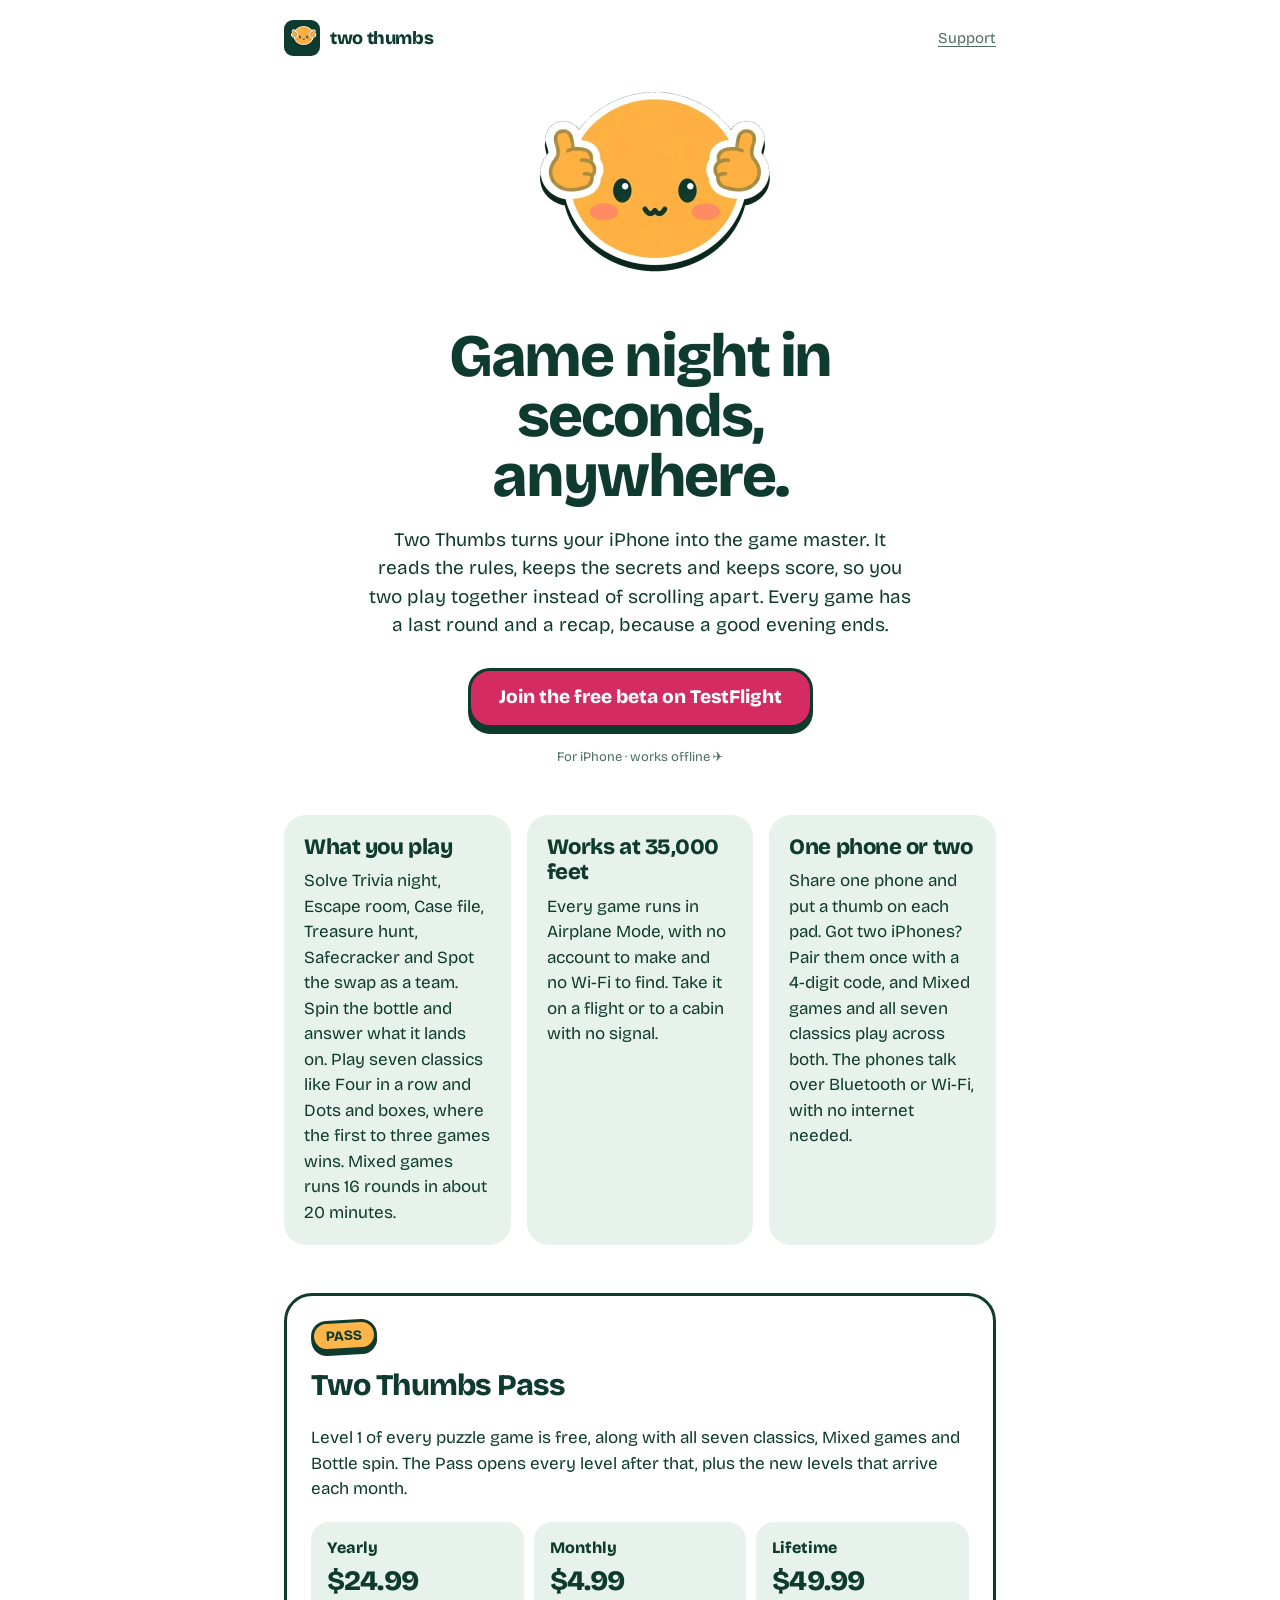
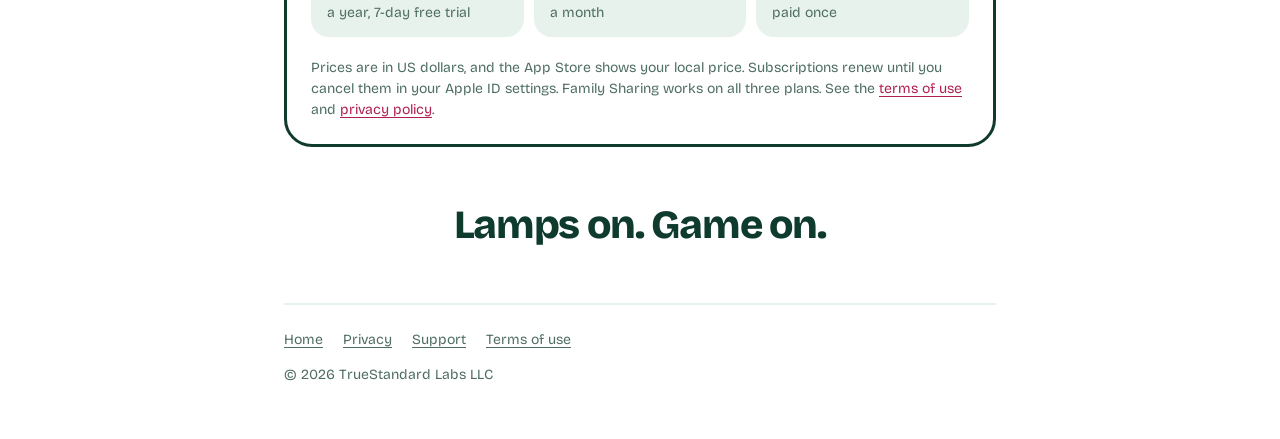
==== index.html @ e62f7fd3 "One-page site with privacy, support and terms pages" ====
<!doctype html>
<html lang="en">
<head>
<meta charset="utf-8">
<meta name="viewport" content="width=device-width, initial-scale=1">
<title>Two Thumbs: game night for two</title>
<meta name="description" content="Fifteen games for two people on one iPhone or two. Works offline. No account.">
<meta name="theme-color" content="#FFFFFF" media="(prefers-color-scheme: light)">
<meta name="theme-color" content="#0F3B2E" media="(prefers-color-scheme: dark)">
<meta property="og:title" content="Two Thumbs: game night for two">
<meta property="og:description" content="Fifteen games for two people on one iPhone or two. Works offline. No account.">
<meta property="og:image" content="https://recmend.github.io/two-thumbs-site/assets/mascot.png">
<link rel="icon" type="image/png" href="assets/favicon.png">
<link rel="apple-touch-icon" href="assets/apple-touch-icon.png">
<link rel="preload" href="assets/BricolageGrotesque-800.ttf" as="font" type="font/ttf" crossorigin>
<link rel="stylesheet" href="assets/site.css">
</head>
<body>
<a class="skip" href="#main">Skip to content</a>
<div class="wrap">
<header class="top">
  <a class="wordmark" href="./"><img src="assets/icon-120.png" alt="" width="36" height="36">two thumbs</a>
  <nav aria-label="Pages"><a href="support.html">Support</a></nav>
</header>
<main id="main">
<section class="hero">
  <picture>
    <source srcset="assets/mascot.webp" type="image/webp">
    <img src="assets/mascot.png" width="520" height="436" alt="Thumbs, the Two Thumbs mascot: a round mango buddy giving two thumbs up">
  </picture>
  <h1>Game night in seconds, anywhere.</h1>
  <p class="lead">Two Thumbs turns your iPhone into the game master. It reads the rules, keeps the secrets and keeps score, so you two play together instead of scrolling apart. Every game has a last round and a recap, because a good evening ends.</p>
  <a class="button" href="https://testflight.apple.com/join/aw4fVYgR">Join the free beta on TestFlight</a>
  <p class="offline">For iPhone · works offline ✈︎</p>
</section>

<section class="blocks" aria-label="What Two Thumbs does">
  <div class="block">
    <h2>What you play</h2>
    <p>Solve Trivia night, Escape room, Case file, Treasure hunt, Safecracker and Spot the swap as a team. Spin the bottle and answer what it lands on. Play seven classics like Four in a row and Dots and boxes, where the first to three games wins. Mixed games runs 16 rounds in about 20 minutes.</p>
  </div>
  <div class="block">
    <h2>Works at 35,000 feet</h2>
    <p>Every game runs in Airplane Mode, with no account to make and no Wi-Fi to find. Take it on a flight or to a cabin with no signal.</p>
  </div>
  <div class="block">
    <h2>One phone or two</h2>
    <p>Share one phone and put a thumb on each pad. Got two iPhones? Pair them once with a 4-digit code, and Mixed games and all seven classics play across both. The phones talk over Bluetooth or Wi-Fi, with no internet needed.</p>
  </div>
</section>

<section class="pass" aria-labelledby="pass-title">
  <span class="sticker">PASS</span>
  <h2 id="pass-title">Two Thumbs Pass</h2>
  <p>Level 1 of every puzzle game is free, along with all seven classics, Mixed games and Bottle spin. The Pass opens every level after that, plus the new levels that arrive each month.</p>
  <ul class="plans">
    <li><span class="name">Yearly</span><span class="price">$24.99</span><span class="note">a year, 7-day free trial</span></li>
    <li><span class="name">Monthly</span><span class="price">$4.99</span><span class="note">a month</span></li>
    <li><span class="name">Lifetime</span><span class="price">$49.99</span><span class="note">paid once</span></li>
  </ul>
  <p class="fine">Prices are in US dollars, and the App Store shows your local price. Subscriptions renew until you cancel them in your Apple ID settings. Family Sharing works on all three plans. See the <a href="terms.html">terms of use</a> and <a href="privacy.html">privacy policy</a>.</p>
</section>

<p class="signoff">Lamps on. Game on.</p>
</main>
<footer>
  <nav aria-label="Legal">
    <a href="./">Home</a>
    <a href="privacy.html">Privacy</a>
    <a href="support.html">Support</a>
    <a href="terms.html">Terms of use</a>
  </nav>
  <p>© 2026 TrueStandard Labs LLC</p>
</footer>
</div>
</body>
</html>
---- assets/site.css ----
@font-face {
  font-family: "Bricolage Grotesque";
  src: url("BricolageGrotesque-400.ttf") format("truetype");
  font-weight: 400;
  font-display: swap;
}
@font-face {
  font-family: "Bricolage Grotesque";
  src: url("BricolageGrotesque-800.ttf") format("truetype");
  font-weight: 800;
  font-display: swap;
}

:root {
  color-scheme: light dark;
  --page: #FFFFFF;
  --ink: #0F3B2E;
  --muted: #4F6E62;
  --well: #E7F2EC;
  --card: #FFFFFF;
  --outline: #0F3B2E;
  --shadow: #0F3B2E;
  --hibiscus: #D42B63;
  --mango: #FFB547;
  --on-mango: #0F3B2E;
  --link: #B0204F;
}

@media (prefers-color-scheme: dark) {
  :root {
    --page: #0F3B2E;
    --ink: #FFFFFF;
    --muted: #A9C2B8;
    --well: #164A3A;
    --card: #164A3A;
    --outline: #FFFFFF;
    --shadow: #0A2A20;
    --link: #FFB547;
  }
}

* { box-sizing: border-box; }

html { -webkit-text-size-adjust: 100%; }

body {
  margin: 0;
  background: var(--page);
  color: var(--ink);
  font-family: "Bricolage Grotesque", ui-rounded, system-ui, -apple-system, sans-serif;
  font-size: 1.0625rem;
  line-height: 1.5;
}

a { color: var(--link); text-underline-offset: 3px; }
a:focus-visible, .button:focus-visible {
  outline: 3px solid var(--hibiscus);
  outline-offset: 4px;
}

.skip {
  position: absolute;
  left: -999px;
  top: 8px;
}
.skip:focus { left: 16px; background: var(--page); padding: 8px 12px; z-index: 2; }

.wrap {
  max-width: 760px;
  margin: 0 auto;
  padding: 0 24px;
}

.top {
  display: flex;
  align-items: center;
  justify-content: space-between;
  padding: 20px 0;
}

.wordmark {
  display: inline-flex;
  align-items: center;
  gap: 10px;
  font-weight: 800;
  font-size: 1.125rem;
  letter-spacing: -0.02em;
  color: var(--ink);
  text-decoration: none;
}
.wordmark img { width: 36px; height: 36px; border-radius: 9px; }

.top nav a {
  color: var(--muted);
  font-size: 0.9375rem;
  margin-left: 16px;
}

h1, h2, h3 {
  font-weight: 800;
  margin: 0;
}

.hero {
  display: grid;
  gap: 8px;
  justify-items: center;
  text-align: center;
  padding: 16px 0 48px;
}
.hero img {
  width: min(260px, 70vw);
  height: auto;
}
.hero h1 {
  font-size: clamp(2.5rem, 8vw, 3.75rem);
  line-height: 1;
  letter-spacing: -0.035em;
  max-width: 12ch;
}
.lead {
  font-size: 1.1875rem;
  max-width: 34rem;
  margin: 12px 0 20px;
}
.offline {
  color: var(--muted);
  font-size: 0.8125rem;
  margin: 12px 0 0;
}

.button {
  display: inline-flex;
  align-items: center;
  justify-content: center;
  min-height: 60px;
  padding: 0 28px;
  border-radius: 22px;
  border: 3px solid var(--outline);
  box-shadow: 0 6px 0 var(--shadow);
  background: var(--hibiscus);
  color: #FFFFFF;
  font-weight: 800;
  font-size: 1.1875rem;
  text-decoration: none;
  transition: transform 80ms ease, box-shadow 80ms ease;
}
.button:active { transform: translateY(4px); box-shadow: 0 2px 0 var(--shadow); }

.blocks {
  display: grid;
  gap: 16px;
  padding-bottom: 48px;
}
@media (min-width: 720px) {
  .blocks { grid-template-columns: repeat(3, 1fr); }
}
.block {
  background: var(--well);
  border-radius: 22px;
  padding: 20px;
}
.block h2 {
  font-size: 1.375rem;
  line-height: 1.15;
  letter-spacing: -0.02em;
  margin-bottom: 8px;
}
.block p { margin: 0; }

.pass {
  border: 3px solid var(--outline);
  border-radius: 28px;
  padding: 24px;
  margin-bottom: 48px;
  background: var(--card);
}
.pass h2 {
  font-size: 1.875rem;
  letter-spacing: -0.025em;
  margin-bottom: 8px;
}
.sticker {
  display: inline-block;
  background: var(--mango);
  color: var(--on-mango);
  border: 3px solid var(--outline);
  box-shadow: 0 4px 0 var(--shadow);
  border-radius: 999px;
  padding: 2px 12px;
  font-size: 0.875rem;
  font-weight: 800;
  transform: rotate(-3deg);
  margin-bottom: 12px;
}
.plans {
  list-style: none;
  padding: 0;
  margin: 20px 0;
  display: grid;
  gap: 10px;
}
@media (min-width: 620px) {
  .plans { grid-template-columns: repeat(3, 1fr); }
}
.plans li {
  background: var(--well);
  border-radius: 18px;
  padding: 14px 16px;
}
.plans .name { display: block; font-weight: 800; font-size: 1rem; }
.plans .price { display: block; font-weight: 800; font-size: 1.75rem; letter-spacing: -0.03em; }
.plans .note { display: block; color: var(--muted); font-size: 0.875rem; }
.fine { color: var(--muted); font-size: 0.875rem; margin: 0; }

.signoff {
  text-align: center;
  font-weight: 800;
  font-size: clamp(1.75rem, 6vw, 2.5rem);
  letter-spacing: -0.03em;
  margin: 0 0 48px;
}

.doc { padding: 8px 0 48px; }
.doc h1 {
  font-size: clamp(2.25rem, 7vw, 3.25rem);
  letter-spacing: -0.035em;
  line-height: 1.05;
  margin-bottom: 12px;
}
.doc h2 {
  font-size: 1.375rem;
  letter-spacing: -0.02em;
  margin: 32px 0 6px;
}
.doc p { margin: 0 0 12px; max-width: 40rem; }
.doc .updated { color: var(--muted); font-size: 0.875rem; }
.doc .doc-lead { font-size: 1.1875rem; }

.todo {
  display: inline-block;
  background: #FFF3C4;
  color: #5A3E00;
  border: 2px dashed #5A3E00;
  border-radius: 8px;
  padding: 0 8px;
  font-weight: 800;
}

footer {
  border-top: 2px solid var(--well);
  padding: 24px 0 40px;
  color: var(--muted);
  font-size: 0.875rem;
}
footer nav { display: flex; flex-wrap: wrap; gap: 8px 20px; margin-bottom: 8px; }
footer a { color: var(--muted); }

@media (prefers-reduced-motion: reduce) {
  .button { transition: none; }
}
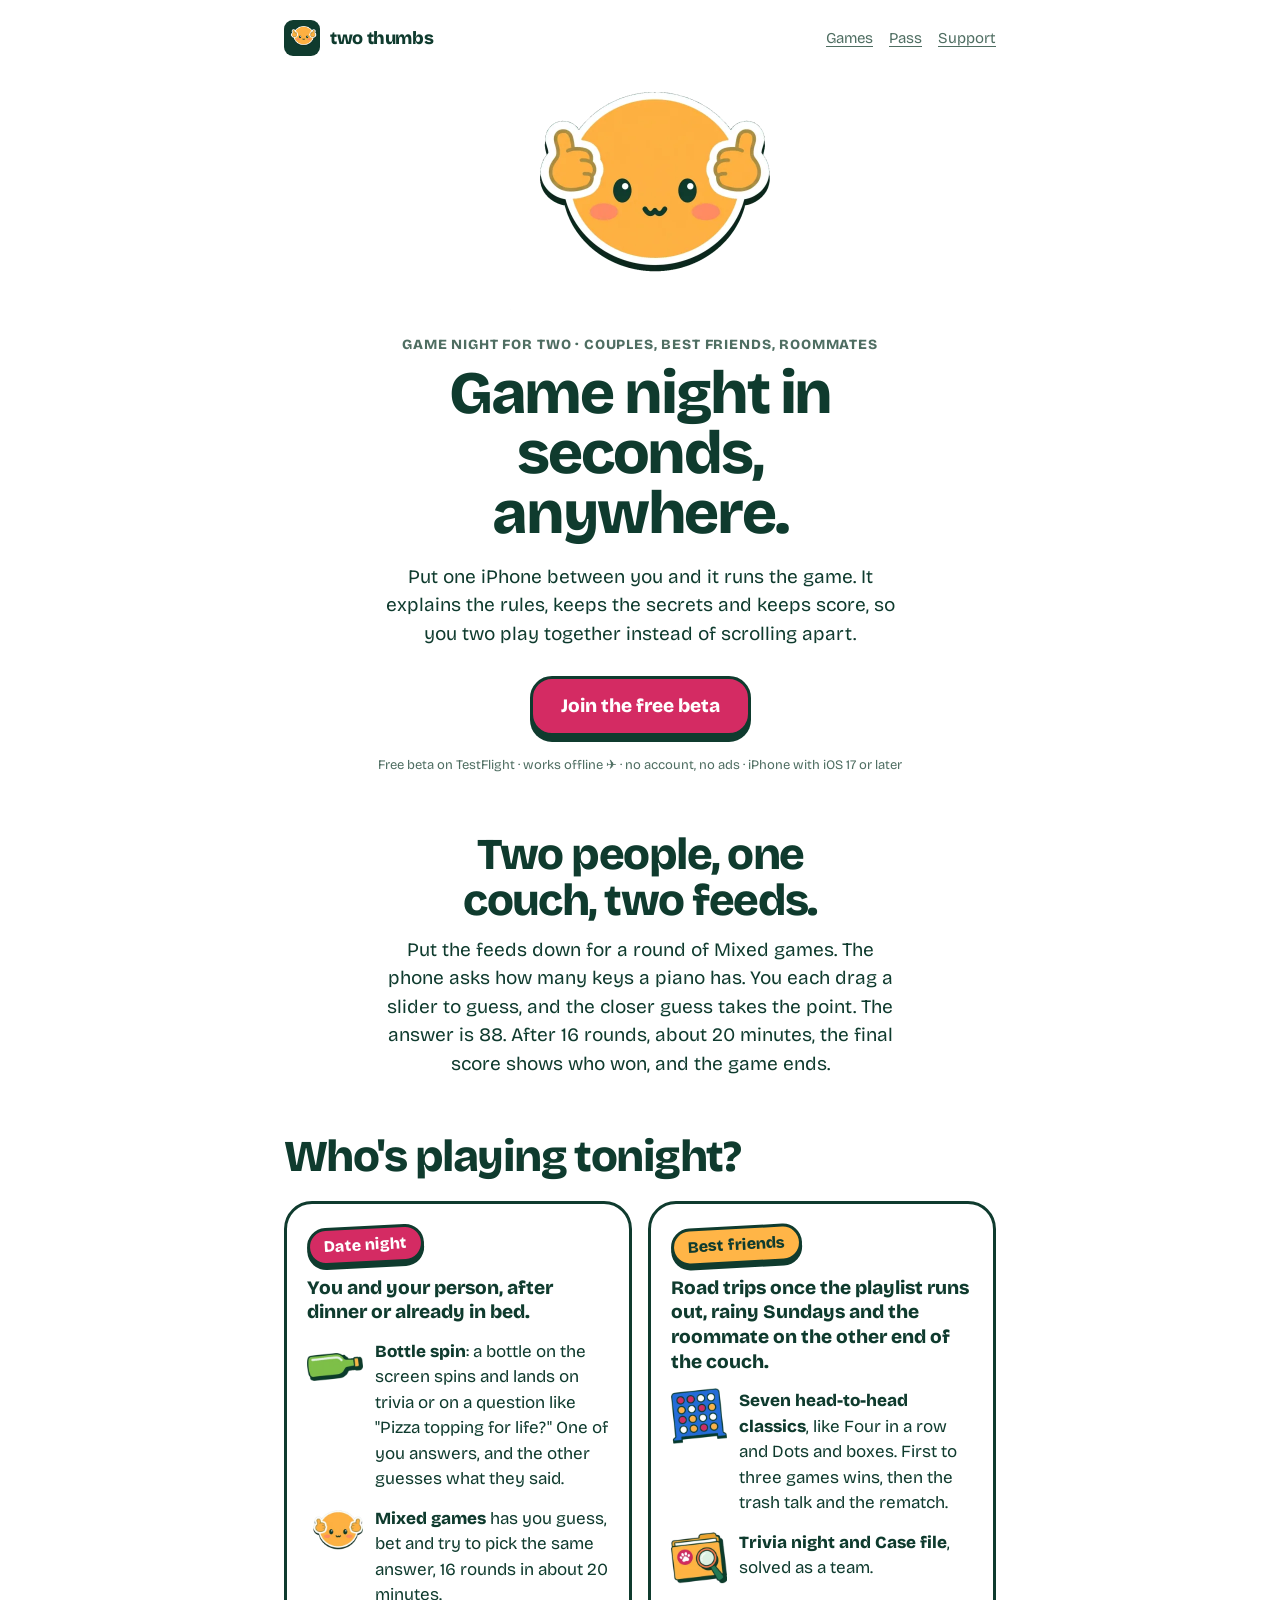
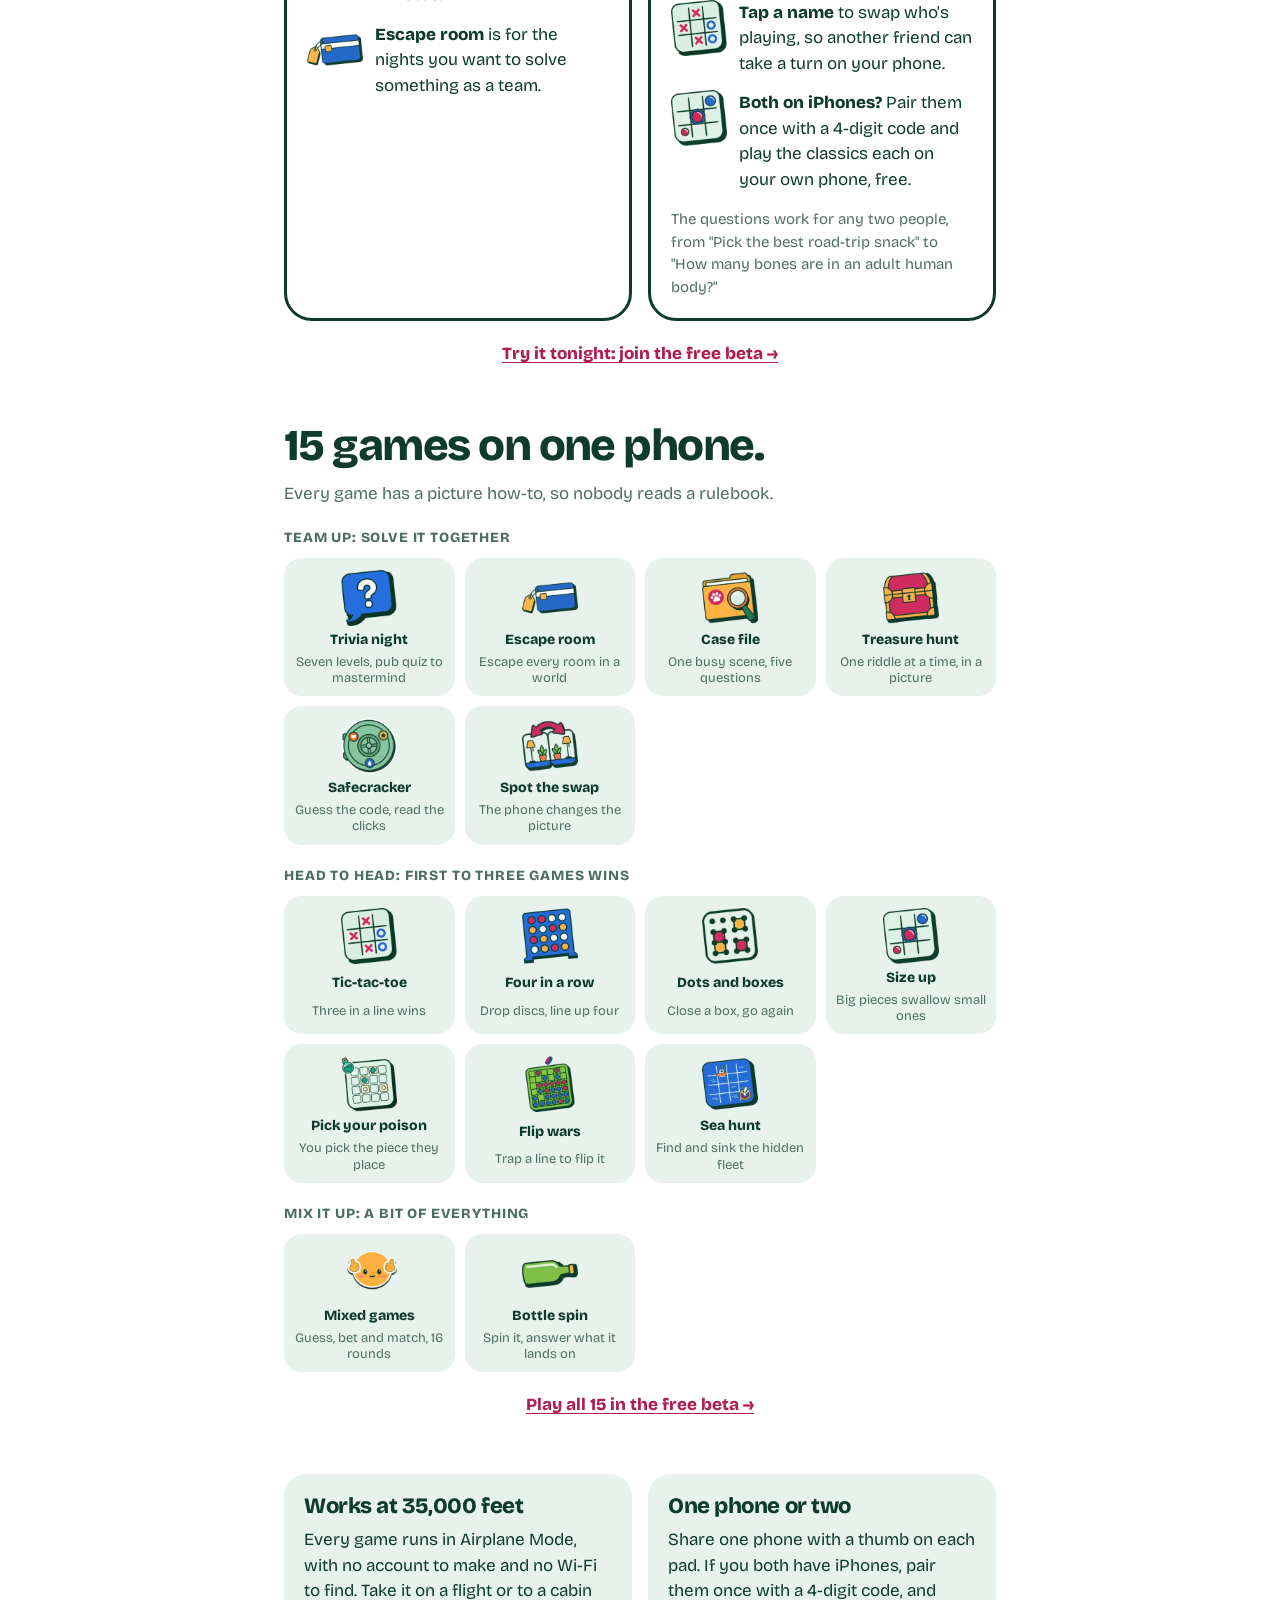
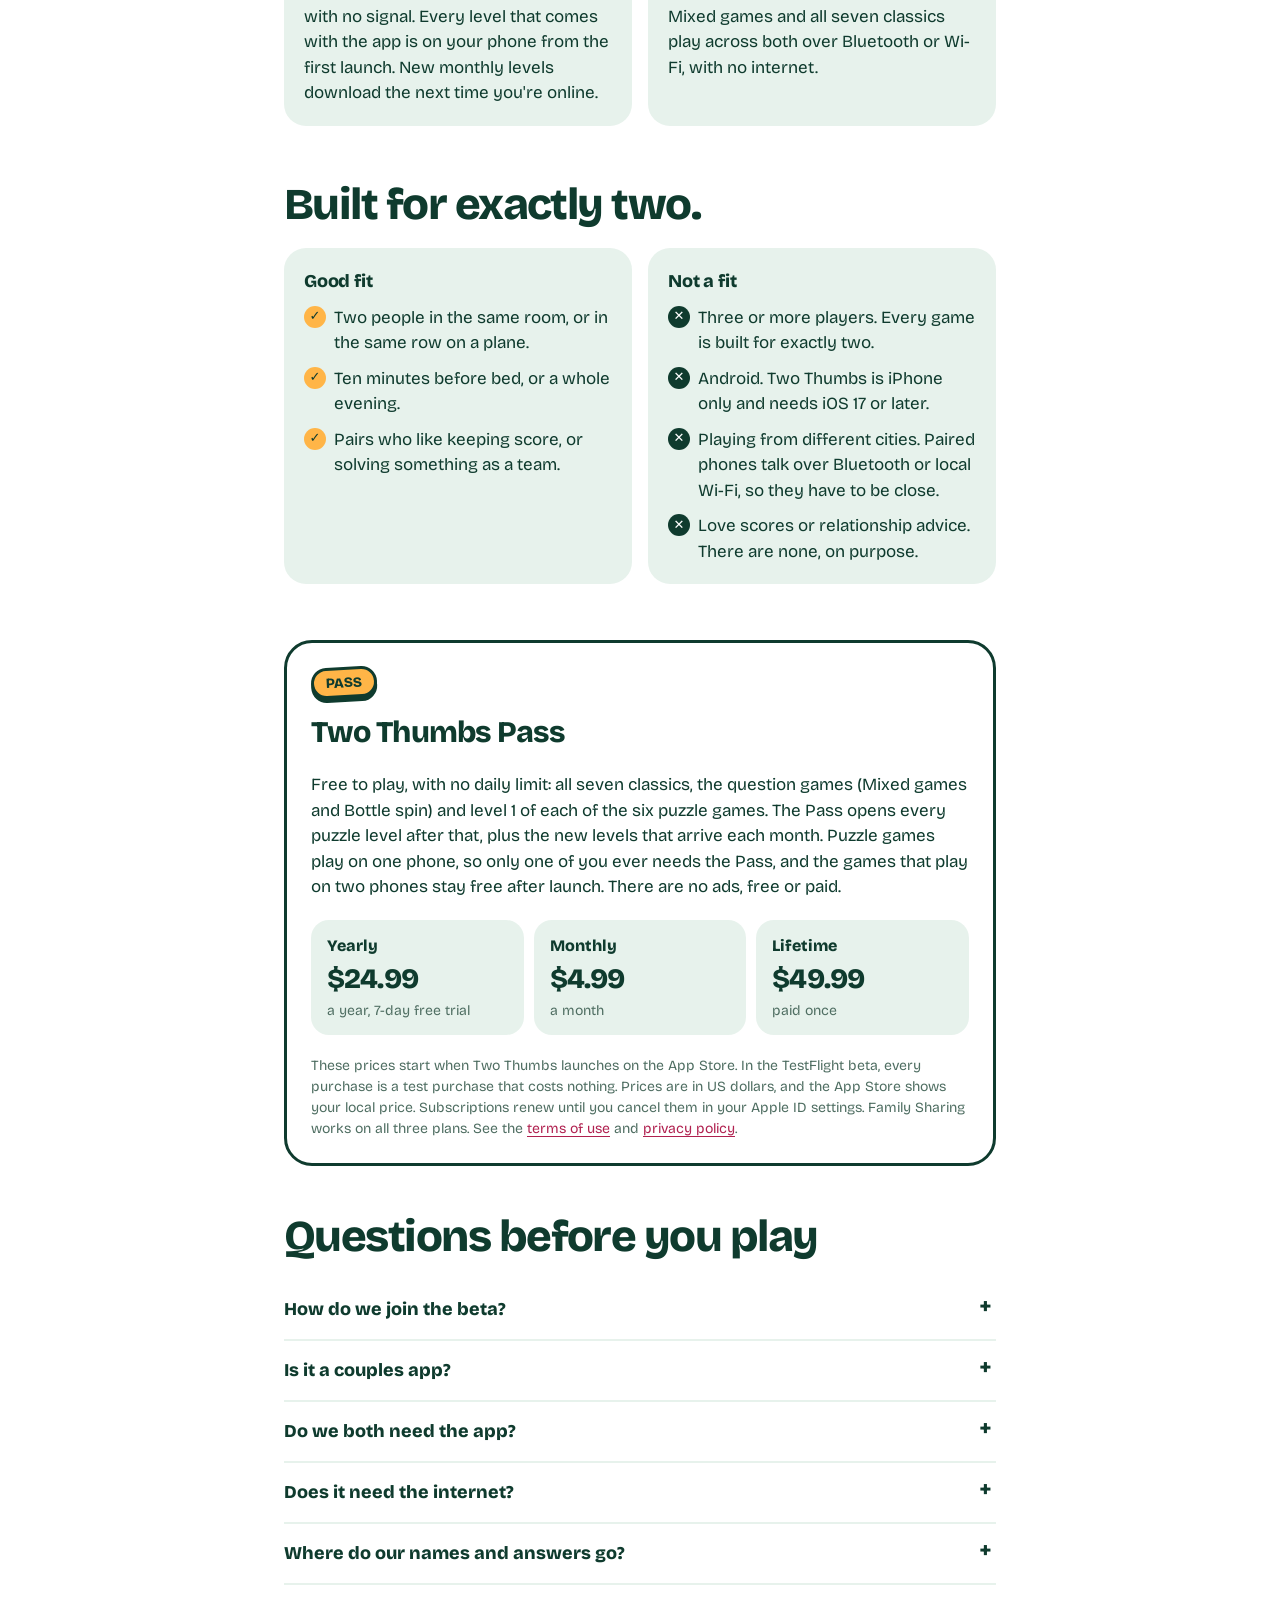
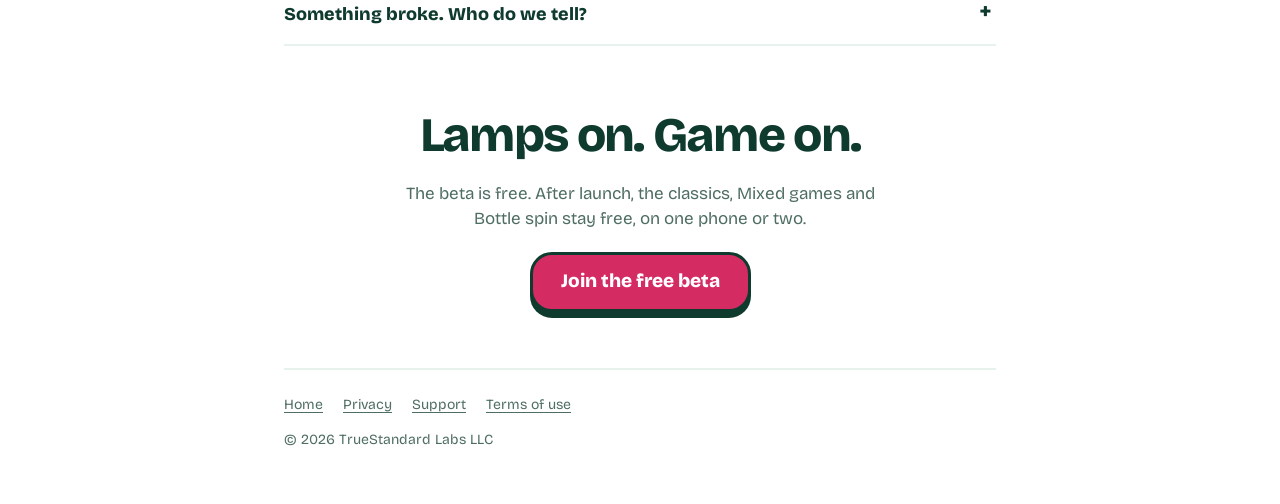
==== commit e06e787a: "Landing page for couples and best friends, real game art, legal pages through legal-pages, support e" ====
--- a/index.html
+++ b/index.html
@@ -3,24 +3,29 @@
 <head>
 <meta charset="utf-8">
 <meta name="viewport" content="width=device-width, initial-scale=1">
-<title>Two Thumbs: game night for two</title>
-<meta name="description" content="Fifteen games for two people on one iPhone or two. Works offline. No account.">
+<title>Two Thumbs: game night for two on iPhone</title>
+<meta name="description" content="15 games for two people on one iPhone: couples, best friends, roommates. The phone runs the game. Works offline, no account, no ads. Free beta on TestFlight.">
+<link rel="canonical" href="https://playtwothumbs.com/">
 <meta name="theme-color" content="#FFFFFF" media="(prefers-color-scheme: light)">
 <meta name="theme-color" content="#0F3B2E" media="(prefers-color-scheme: dark)">
-<meta property="og:title" content="Two Thumbs: game night for two">
-<meta property="og:description" content="Fifteen games for two people on one iPhone or two. Works offline. No account.">
-<meta property="og:image" content="https://recmend.github.io/two-thumbs-site/assets/mascot.png">
+<meta property="og:type" content="website">
+<meta property="og:url" content="https://playtwothumbs.com/">
+<meta property="og:title" content="Two Thumbs: game night for two on iPhone">
+<meta property="og:description" content="15 games for two people on one iPhone or two. Works offline, no account. Free beta on TestFlight.">
+<meta property="og:image" content="https://playtwothumbs.com/assets/mascot.png">
+<meta name="twitter:card" content="summary">
 <link rel="icon" type="image/png" href="assets/favicon.png">
 <link rel="apple-touch-icon" href="assets/apple-touch-icon.png">
 <link rel="preload" href="assets/BricolageGrotesque-800.ttf" as="font" type="font/ttf" crossorigin>
 <link rel="stylesheet" href="assets/site.css">
+<script type="application/ld+json">{"@context":"https://schema.org","@type":"MobileApplication","name":"Two Thumbs","operatingSystem":"iOS 17 or later","applicationCategory":"GameApplication","description":"15 games for two people on one iPhone or two. Works offline, no account.","url":"https://playtwothumbs.com/","publisher":{"@type":"Organization","name":"TrueStandard Labs LLC"}}</script>
 </head>
 <body>
 <a class="skip" href="#main">Skip to content</a>
 <div class="wrap">
 <header class="top">
   <a class="wordmark" href="./"><img src="assets/icon-120.png" alt="" width="36" height="36">two thumbs</a>
-  <nav aria-label="Pages"><a href="support.html">Support</a></nav>
+  <nav aria-label="Pages"><a class="nav-jump" href="#games">Games</a><a class="nav-jump" href="#pass">Pass</a><a href="support.html">Support</a></nav>
 </header>
 <main id="main">
 <section class="hero">
@@ -28,40 +33,154 @@
     <source srcset="assets/mascot.webp" type="image/webp">
     <img src="assets/mascot.png" width="520" height="436" alt="Thumbs, the Two Thumbs mascot: a round mango buddy giving two thumbs up">
   </picture>
+  <p class="eyebrow">Game night for two · couples, best friends, roommates</p>
   <h1>Game night in seconds, anywhere.</h1>
-  <p class="lead">Two Thumbs turns your iPhone into the game master. It reads the rules, keeps the secrets and keeps score, so you two play together instead of scrolling apart. Every game has a last round and a recap, because a good evening ends.</p>
-  <a class="button" href="https://testflight.apple.com/join/aw4fVYgR">Join the free beta on TestFlight</a>
-  <p class="offline">For iPhone · works offline ✈︎</p>
+  <p class="lead">Put one iPhone between you and it runs the game. It explains the rules, keeps the secrets and keeps score, so you two play together instead of scrolling apart.</p>
+  <a class="button" href="https://testflight.apple.com/join/aw4fVYgR">Join the free beta</a>
+  <p class="facts">Free beta on TestFlight · works offline ✈︎ · no account, no ads · iPhone with iOS 17 or later</p>
 </section>
 
-<section class="blocks" aria-label="What Two Thumbs does">
-  <div class="block">
-    <h2>What you play</h2>
-    <p>Solve Trivia night, Escape room, Case file, Treasure hunt, Safecracker and Spot the swap as a team. Spin the bottle and answer what it lands on. Play seven classics like Four in a row and Dots and boxes, where the first to three games wins. Mixed games runs 16 rounds in about 20 minutes.</p>
+<section class="enemy" aria-labelledby="enemy-title">
+  <h2 id="enemy-title">Two people, one couch, two feeds.</h2>
+  <p>Put the feeds down for a round of Mixed games. The phone asks how many keys a piano has. You each drag a slider to guess, and the closer guess takes the point. The answer is 88. After 16 rounds, about 20 minutes, the final score shows who won, and the game ends.</p>
+</section>
+
+<section class="pairs" aria-labelledby="pairs-title">
+  <h2 id="pairs-title" class="section-title">Who's playing tonight?</h2>
+  <div class="pair-grid">
+    <article class="pair">
+      <span class="sticker sticker-pink">Date night</span>
+      <p class="pair-lead">You and your person, after dinner or already in bed.</p>
+      <ul class="pair-games">
+        <li><img src="assets/games/bottle.webp" alt="" width="56" height="56" loading="lazy"><span><b>Bottle spin</b>: a bottle on the screen spins and lands on trivia or on a question like "Pizza topping for life?" One of you answers, and the other guesses what they said.</span></li>
+        <li><img src="assets/games/mixed.webp" alt="" width="56" height="56" loading="lazy"><span><b>Mixed games</b> has you guess, bet and try to pick the same answer, 16 rounds in about 20 minutes.</span></li>
+        <li><img src="assets/games/escape.webp" alt="" width="56" height="56" loading="lazy"><span><b>Escape room</b> is for the nights you want to solve something as a team.</span></li>
+      </ul>
+    </article>
+    <article class="pair">
+      <span class="sticker">Best friends</span>
+      <p class="pair-lead">Road trips once the playlist runs out, rainy Sundays and the roommate on the other end of the couch.</p>
+      <ul class="pair-games">
+        <li><img src="assets/games/fourrow.webp" alt="" width="56" height="56" loading="lazy"><span><b>Seven head-to-head classics</b>, like Four in a row and Dots and boxes. First to three games wins, then the trash talk and the rematch.</span></li>
+        <li><img src="assets/games/casefile.webp" alt="" width="56" height="56" loading="lazy"><span><b>Trivia night and Case file</b>, solved as a team.</span></li>
+        <li><img src="assets/games/tictactoe.webp" alt="" width="56" height="56" loading="lazy"><span><b>Tap a name</b> to swap who's playing, so another friend can take a turn on your phone.</span></li>
+        <li><img src="assets/games/sizeup.webp" alt="" width="56" height="56" loading="lazy"><span><b>Both on iPhones?</b> Pair them once with a 4-digit code and play the classics each on your own phone, free.</span></li>
+      </ul>
+      <p class="pair-note">The questions work for any two people, from "Pick the best road-trip snack" to "How many bones are in an adult human body?"</p>
+    </article>
   </div>
+  <p class="inline-cta"><a href="https://testflight.apple.com/join/aw4fVYgR">Try it tonight: join the free beta</a></p>
+</section>
+
+<section class="shelf" id="games" aria-labelledby="games-title">
+  <h2 id="games-title" class="section-title">15 games on one phone.</h2>
+  <p class="section-lead">Every game has a picture how-to, so nobody reads a rulebook.</p>
+  <h3>Team up: solve it together</h3>
+  <ul class="tiles">
+    <li><img src="assets/games/trivia.webp" alt="" width="64" height="64" loading="lazy"><span class="tile-name">Trivia night</span><span class="tile-blurb">Seven levels, pub quiz to mastermind</span></li>
+    <li><img src="assets/games/escape.webp" alt="" width="64" height="64" loading="lazy"><span class="tile-name">Escape room</span><span class="tile-blurb">Escape every room in a world</span></li>
+    <li><img src="assets/games/casefile.webp" alt="" width="64" height="64" loading="lazy"><span class="tile-name">Case file</span><span class="tile-blurb">One busy scene, five questions</span></li>
+    <li><img src="assets/games/hunt.webp" alt="" width="64" height="64" loading="lazy"><span class="tile-name">Treasure hunt</span><span class="tile-blurb">One riddle at a time, in a picture</span></li>
+    <li><img src="assets/games/safecracker.webp" alt="" width="64" height="64" loading="lazy"><span class="tile-name">Safecracker</span><span class="tile-blurb">Guess the code, read the clicks</span></li>
+    <li><img src="assets/games/spotswap.webp" alt="" width="64" height="64" loading="lazy"><span class="tile-name">Spot the swap</span><span class="tile-blurb">The phone changes the picture</span></li>
+  </ul>
+  <h3>Head to head: first to three games wins</h3>
+  <ul class="tiles">
+    <li><img src="assets/games/tictactoe.webp" alt="" width="64" height="64" loading="lazy"><span class="tile-name">Tic-tac-toe</span><span class="tile-blurb">Three in a line wins</span></li>
+    <li><img src="assets/games/fourrow.webp" alt="" width="64" height="64" loading="lazy"><span class="tile-name">Four in a row</span><span class="tile-blurb">Drop discs, line up four</span></li>
+    <li><img src="assets/games/dots.webp" alt="" width="64" height="64" loading="lazy"><span class="tile-name">Dots and boxes</span><span class="tile-blurb">Close a box, go again</span></li>
+    <li><img src="assets/games/sizeup.webp" alt="" width="64" height="64" loading="lazy"><span class="tile-name">Size up</span><span class="tile-blurb">Big pieces swallow small ones</span></li>
+    <li><img src="assets/games/pickpoison.webp" alt="" width="64" height="64" loading="lazy"><span class="tile-name">Pick your poison</span><span class="tile-blurb">You pick the piece they place</span></li>
+    <li><img src="assets/games/flipwars.webp" alt="" width="64" height="64" loading="lazy"><span class="tile-name">Flip wars</span><span class="tile-blurb">Trap a line to flip it</span></li>
+    <li><img src="assets/games/seahunt.webp" alt="" width="64" height="64" loading="lazy"><span class="tile-name">Sea hunt</span><span class="tile-blurb">Find and sink the hidden fleet</span></li>
+  </ul>
+  <h3>Mix it up: a bit of everything</h3>
+  <ul class="tiles">
+    <li><img src="assets/games/mixed.webp" alt="" width="64" height="64" loading="lazy"><span class="tile-name">Mixed games</span><span class="tile-blurb">Guess, bet and match, 16 rounds</span></li>
+    <li><img src="assets/games/bottle.webp" alt="" width="64" height="64" loading="lazy"><span class="tile-name">Bottle spin</span><span class="tile-blurb">Spin it, answer what it lands on</span></li>
+  </ul>
+  <p class="inline-cta"><a href="https://testflight.apple.com/join/aw4fVYgR">Play all 15 in the free beta</a></p>
+</section>
+
+<section class="blocks" aria-label="Where and how you play">
   <div class="block">
     <h2>Works at 35,000 feet</h2>
-    <p>Every game runs in Airplane Mode, with no account to make and no Wi-Fi to find. Take it on a flight or to a cabin with no signal.</p>
+    <p>Every game runs in Airplane Mode, with no account to make and no Wi-Fi to find. Take it on a flight or to a cabin with no signal. Every level that comes with the app is on your phone from the first launch. New monthly levels download the next time you're online.</p>
   </div>
   <div class="block">
     <h2>One phone or two</h2>
-    <p>Share one phone and put a thumb on each pad. Got two iPhones? Pair them once with a 4-digit code, and Mixed games and all seven classics play across both. The phones talk over Bluetooth or Wi-Fi, with no internet needed.</p>
+    <p>Share one phone with a thumb on each pad. If you both have iPhones, pair them once with a 4-digit code, and Mixed games and all seven classics play across both over Bluetooth or Wi-Fi, with no internet.</p>
   </div>
 </section>
 
-<section class="pass" aria-labelledby="pass-title">
+<section class="fit" aria-labelledby="fit-title">
+  <h2 id="fit-title" class="section-title">Built for exactly two.</h2>
+  <div class="fit-grid">
+    <div class="fit-col fit-yes">
+      <h3>Good fit</h3>
+      <ul>
+        <li>Two people in the same room, or in the same row on a plane.</li>
+        <li>Ten minutes before bed, or a whole evening.</li>
+        <li>Pairs who like keeping score, or solving something as a team.</li>
+      </ul>
+    </div>
+    <div class="fit-col fit-no">
+      <h3>Not a fit</h3>
+      <ul>
+        <li>Three or more players. Every game is built for exactly two.</li>
+        <li>Android. Two Thumbs is iPhone only and needs iOS 17 or later.</li>
+        <li>Playing from different cities. Paired phones talk over Bluetooth or local Wi-Fi, so they have to be close.</li>
+        <li>Love scores or relationship advice. There are none, on purpose.</li>
+      </ul>
+    </div>
+  </div>
+</section>
+
+<section class="pass" id="pass" aria-labelledby="pass-title">
   <span class="sticker">PASS</span>
   <h2 id="pass-title">Two Thumbs Pass</h2>
-  <p>Level 1 of every puzzle game is free, along with all seven classics, Mixed games and Bottle spin. The Pass opens every level after that, plus the new levels that arrive each month.</p>
+  <p>Free to play, with no daily limit: all seven classics, the question games (Mixed games and Bottle spin) and level 1 of each of the six puzzle games. The Pass opens every puzzle level after that, plus the new levels that arrive each month. Puzzle games play on one phone, so only one of you ever needs the Pass, and the games that play on two phones stay free after launch. There are no ads, free or paid.</p>
   <ul class="plans">
     <li><span class="name">Yearly</span><span class="price">$24.99</span><span class="note">a year, 7-day free trial</span></li>
     <li><span class="name">Monthly</span><span class="price">$4.99</span><span class="note">a month</span></li>
     <li><span class="name">Lifetime</span><span class="price">$49.99</span><span class="note">paid once</span></li>
   </ul>
-  <p class="fine">Prices are in US dollars, and the App Store shows your local price. Subscriptions renew until you cancel them in your Apple ID settings. Family Sharing works on all three plans. See the <a href="terms.html">terms of use</a> and <a href="privacy.html">privacy policy</a>.</p>
+  <p class="fine">These prices start when Two Thumbs launches on the App Store. In the TestFlight beta, every purchase is a test purchase that costs nothing. Prices are in US dollars, and the App Store shows your local price. Subscriptions renew until you cancel them in your Apple ID settings. Family Sharing works on all three plans. See the <a href="terms.html">terms of use</a> and <a href="privacy.html">privacy policy</a>.</p>
 </section>
 
-<p class="signoff">Lamps on. Game on.</p>
+<section class="faq" aria-labelledby="faq-title">
+  <h2 id="faq-title" class="section-title">Questions before you play</h2>
+  <details>
+    <summary>How do we join the beta?</summary>
+    <p>Open the <a href="https://testflight.apple.com/join/aw4fVYgR">beta link</a> on your iPhone. It takes you to TestFlight, Apple's app for testing new apps, where you install TestFlight and then tap Install on Two Thumbs.</p>
+  </details>
+  <details>
+    <summary>Is it a couples app?</summary>
+    <p>It's for any two people who are close: couples, best friends, roommates. The questions are things like "Pick a superpower," and nothing scores your relationship.</p>
+  </details>
+  <details>
+    <summary>Do we both need the app?</summary>
+    <p>No, one phone is enough for every game. Put it on both phones only when you want to play on two.</p>
+  </details>
+  <details>
+    <summary>Does it need the internet?</summary>
+    <p>No. You need it only to buy, to restore a purchase and to download new levels.</p>
+  </details>
+  <details>
+    <summary>Where do our names and answers go?</summary>
+    <p>They stay on your phone. There's no account, no ads and no tracking. The <a href="privacy.html">privacy policy</a> has the details.</p>
+  </details>
+  <details>
+    <summary>Something broke. Who do we tell?</summary>
+    <p>Write to <a href="mailto:arun@recmend.com">arun@recmend.com</a> and a person reads it, or check the <a href="support.html">support page</a> first.</p>
+  </details>
+</section>
+
+<section class="close">
+  <h2 class="signoff">Lamps on. Game on.</h2>
+  <p class="close-note">The beta is free. After launch, the classics, Mixed games and Bottle spin stay free, on one phone or two.</p>
+  <a class="button" href="https://testflight.apple.com/join/aw4fVYgR">Join the free beta</a>
+</section>
 </main>
 <footer>
   <nav aria-label="Legal">
--- a/assets/site.css
+++ b/assets/site.css
@@ -123,7 +123,7 @@
   max-width: 34rem;
   margin: 12px 0 20px;
 }
-.offline {
+.facts {
   color: var(--muted);
   font-size: 0.8125rem;
   margin: 12px 0 0;
@@ -150,10 +150,10 @@
 .blocks {
   display: grid;
   gap: 16px;
-  padding-bottom: 48px;
+  padding-bottom: 56px;
 }
 @media (min-width: 720px) {
-  .blocks { grid-template-columns: repeat(3, 1fr); }
+  .blocks { grid-template-columns: repeat(2, 1fr); }
 }
 .block {
   background: var(--well);
@@ -216,9 +216,10 @@
 .signoff {
   text-align: center;
   font-weight: 800;
-  font-size: clamp(1.75rem, 6vw, 2.5rem);
-  letter-spacing: -0.03em;
-  margin: 0 0 48px;
+  font-size: clamp(2rem, 7vw, 3rem);
+  line-height: 1.05;
+  letter-spacing: -0.035em;
+  margin: 0 0 20px;
 }
 
 .doc { padding: 8px 0 48px; }
@@ -256,6 +257,152 @@
 footer nav { display: flex; flex-wrap: wrap; gap: 8px 20px; margin-bottom: 8px; }
 footer a { color: var(--muted); }
 
+.top nav { display: flex; flex-wrap: wrap; justify-content: flex-end; gap: 4px 16px; }
+.top nav a { margin-left: 0; }
+
+.eyebrow {
+  margin: 8px 0 0;
+  color: var(--muted);
+  font-size: 0.875rem;
+  font-weight: 800;
+  letter-spacing: 0.06em;
+  text-transform: uppercase;
+}
+
+.section-title {
+  font-size: clamp(2rem, 7vw, 2.75rem);
+  line-height: 1.05;
+  letter-spacing: -0.035em;
+  margin-bottom: 20px;
+}
+section h3 {
+  font-size: 1.125rem;
+  letter-spacing: -0.01em;
+}
+
+.enemy {
+  text-align: center;
+  padding: 8px 0 56px;
+}
+.enemy h2 {
+  font-size: clamp(2rem, 7vw, 2.75rem);
+  line-height: 1.05;
+  letter-spacing: -0.035em;
+  max-width: 14ch;
+  margin: 0 auto 12px;
+}
+.enemy p { max-width: 32rem; margin: 0 auto; font-size: 1.1875rem; }
+
+.pairs { padding-bottom: 56px; }
+.pair-grid { display: grid; gap: 16px; }
+@media (min-width: 720px) {
+  .pair-grid { grid-template-columns: 1fr 1fr; }
+}
+.pair {
+  border: 3px solid var(--outline);
+  border-radius: 28px;
+  padding: 22px 20px 20px;
+  background: var(--card);
+}
+.pair .sticker { font-size: 1rem; padding: 4px 14px; }
+.sticker-pink { background: var(--hibiscus); color: #FFFFFF; }
+.pair-lead { font-weight: 800; font-size: 1.1875rem; line-height: 1.3; margin: 0 0 14px; }
+.pair-games { list-style: none; margin: 0; padding: 0; display: grid; gap: 14px; }
+.pair-games li { display: grid; grid-template-columns: 56px 1fr; gap: 12px; align-items: center; }
+.pair-games img { width: 56px; height: 56px; object-fit: contain; }
+.pair-games b { font-weight: 800; }
+
+.shelf { padding-bottom: 56px; }
+.shelf h3 { margin: 20px 0 10px; color: var(--muted); font-size: 0.875rem; letter-spacing: 0.06em; text-transform: uppercase; }
+.shelf h3:first-of-type { margin-top: 0; }
+.tiles {
+  list-style: none;
+  margin: 0;
+  padding: 0;
+  display: grid;
+  grid-template-columns: repeat(auto-fill, minmax(150px, 1fr));
+  gap: 10px;
+}
+.tiles li {
+  display: grid;
+  justify-items: center;
+  gap: 6px;
+  background: var(--well);
+  border-radius: 18px;
+  padding: 12px 6px 10px;
+  text-align: center;
+  font-size: 0.875rem;
+  font-weight: 800;
+  line-height: 1.15;
+}
+.tiles img { width: 56px; height: 56px; object-fit: contain; }
+
+.fit { padding-bottom: 56px; }
+.fit-grid { display: grid; gap: 16px; }
+@media (min-width: 720px) {
+  .fit-grid { grid-template-columns: 1fr 1fr; }
+}
+.fit-col { background: var(--well); border-radius: 22px; padding: 20px; }
+.fit-col h3 { margin-bottom: 10px; }
+.fit-col ul { list-style: none; margin: 0; padding: 0; display: grid; gap: 10px; }
+.fit-col li { position: relative; padding-left: 30px; }
+.fit-col li::before {
+  position: absolute;
+  left: 0;
+  top: 1px;
+  width: 22px;
+  height: 22px;
+  border-radius: 999px;
+  display: grid;
+  place-items: center;
+  font-size: 0.8125rem;
+  font-weight: 800;
+}
+.fit-yes li::before { content: "✓"; background: var(--mango); color: var(--on-mango); }
+.fit-no li::before { content: "✕"; background: var(--ink); color: var(--page); }
+
+.faq { padding-bottom: 56px; }
+.faq details {
+  border-bottom: 2px solid var(--well);
+  padding: 4px 0;
+}
+.faq summary {
+  cursor: pointer;
+  font-weight: 800;
+  font-size: 1.125rem;
+  padding: 12px 32px 12px 0;
+  list-style: none;
+  position: relative;
+}
+.faq summary::-webkit-details-marker { display: none; }
+.faq summary::after {
+  content: "+";
+  position: absolute;
+  right: 4px;
+  top: 8px;
+  font-size: 1.5rem;
+  line-height: 1.2;
+}
+.faq details[open] summary::after { content: "−"; }
+.faq summary:focus-visible { outline: 3px solid var(--hibiscus); outline-offset: 2px; border-radius: 6px; }
+.faq details p { margin: 0 0 14px; max-width: 40rem; }
+
+.close { display: grid; justify-items: center; padding: 8px 0 56px; }
+
 @media (prefers-reduced-motion: reduce) {
   .button { transition: none; }
 }
+
+@media (max-width: 420px) {
+  .top nav .nav-jump { display: none; }
+}
+.pair-games li { align-items: start; }
+.pair-note { margin: 16px 0 0; color: var(--muted); font-size: 0.9375rem; }
+.section-lead { margin: -8px 0 20px; font-size: 1.0625rem; color: var(--muted); }
+.close-note { margin: 0 0 20px; text-align: center; color: var(--muted); max-width: 30rem; }
+
+.tiles .tile-name { display: block; }
+.tiles .tile-blurb { display: block; font-weight: 400; color: var(--muted); font-size: 0.8125rem; line-height: 1.25; }
+.inline-cta { margin: 20px 0 0; text-align: center; font-weight: 800; font-size: 1.0625rem; }
+.inline-cta a { color: var(--link); }
+.inline-cta a::after { content: " →"; }
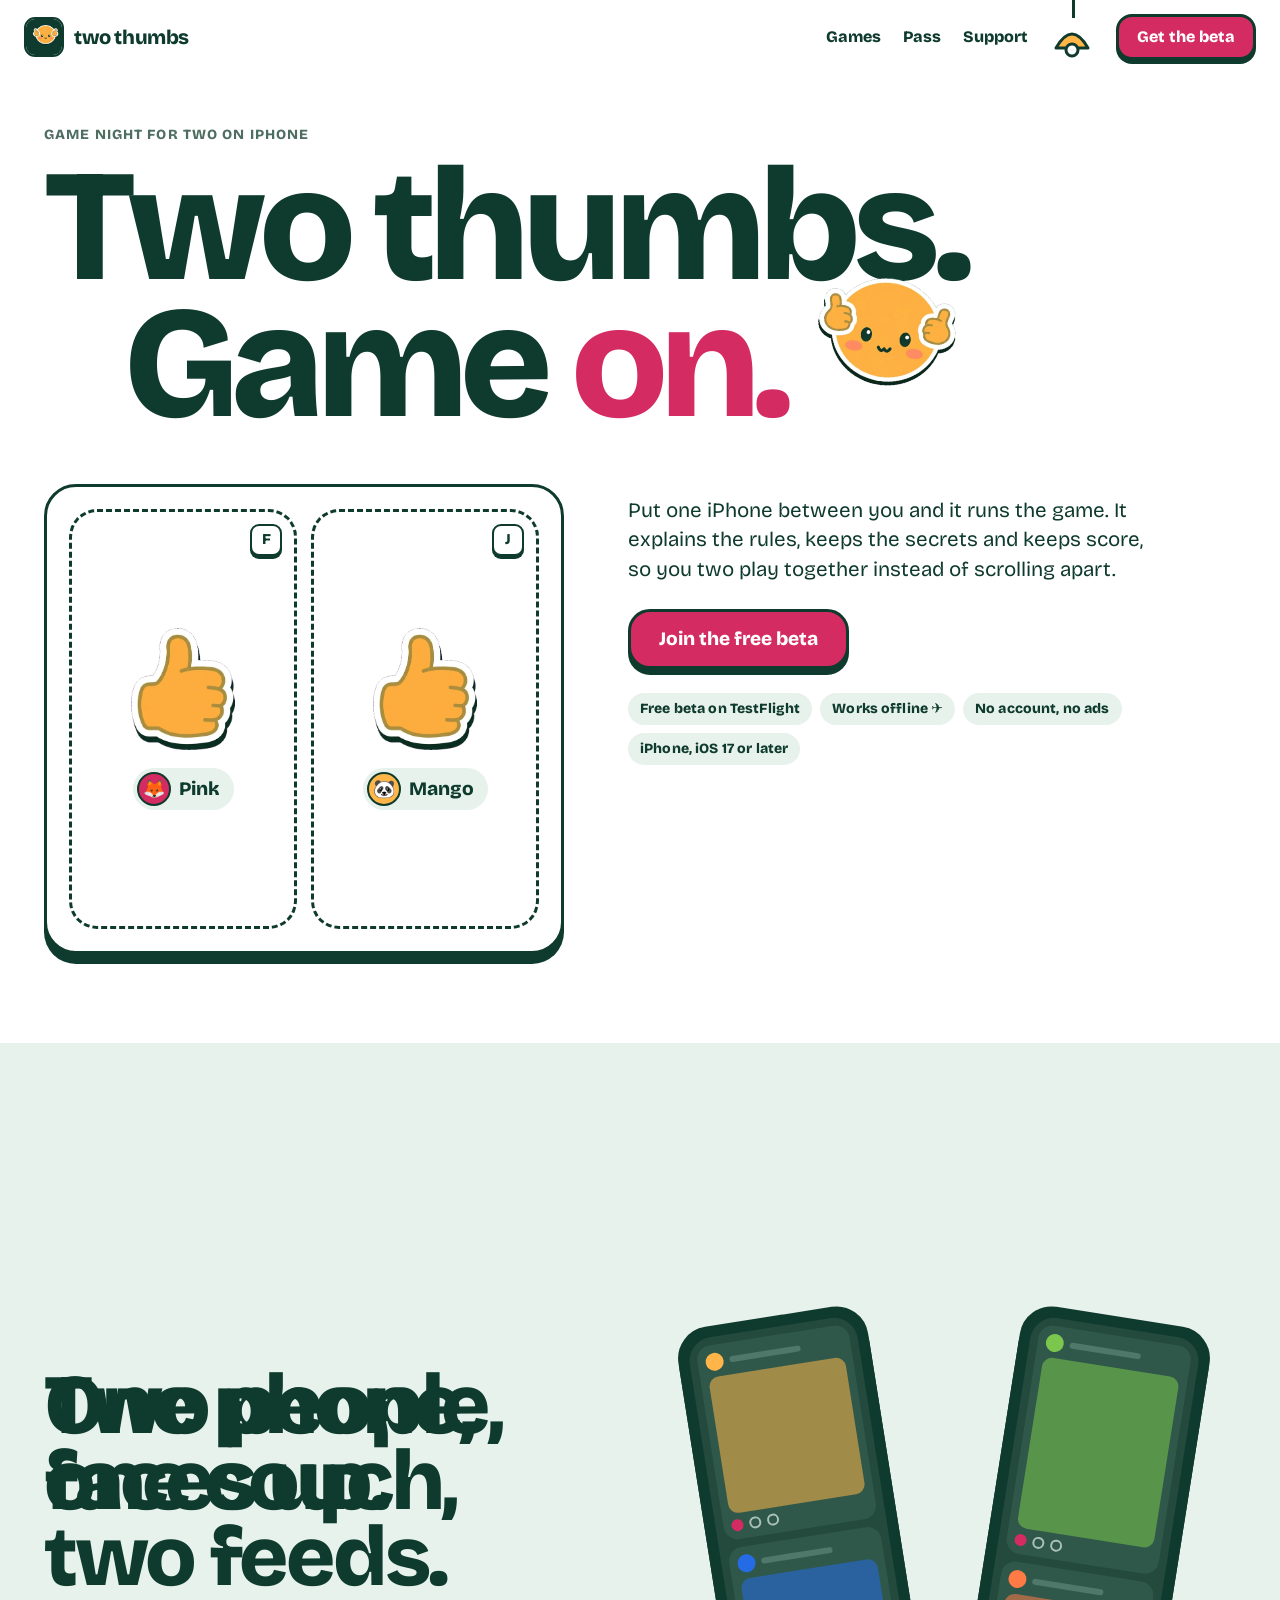
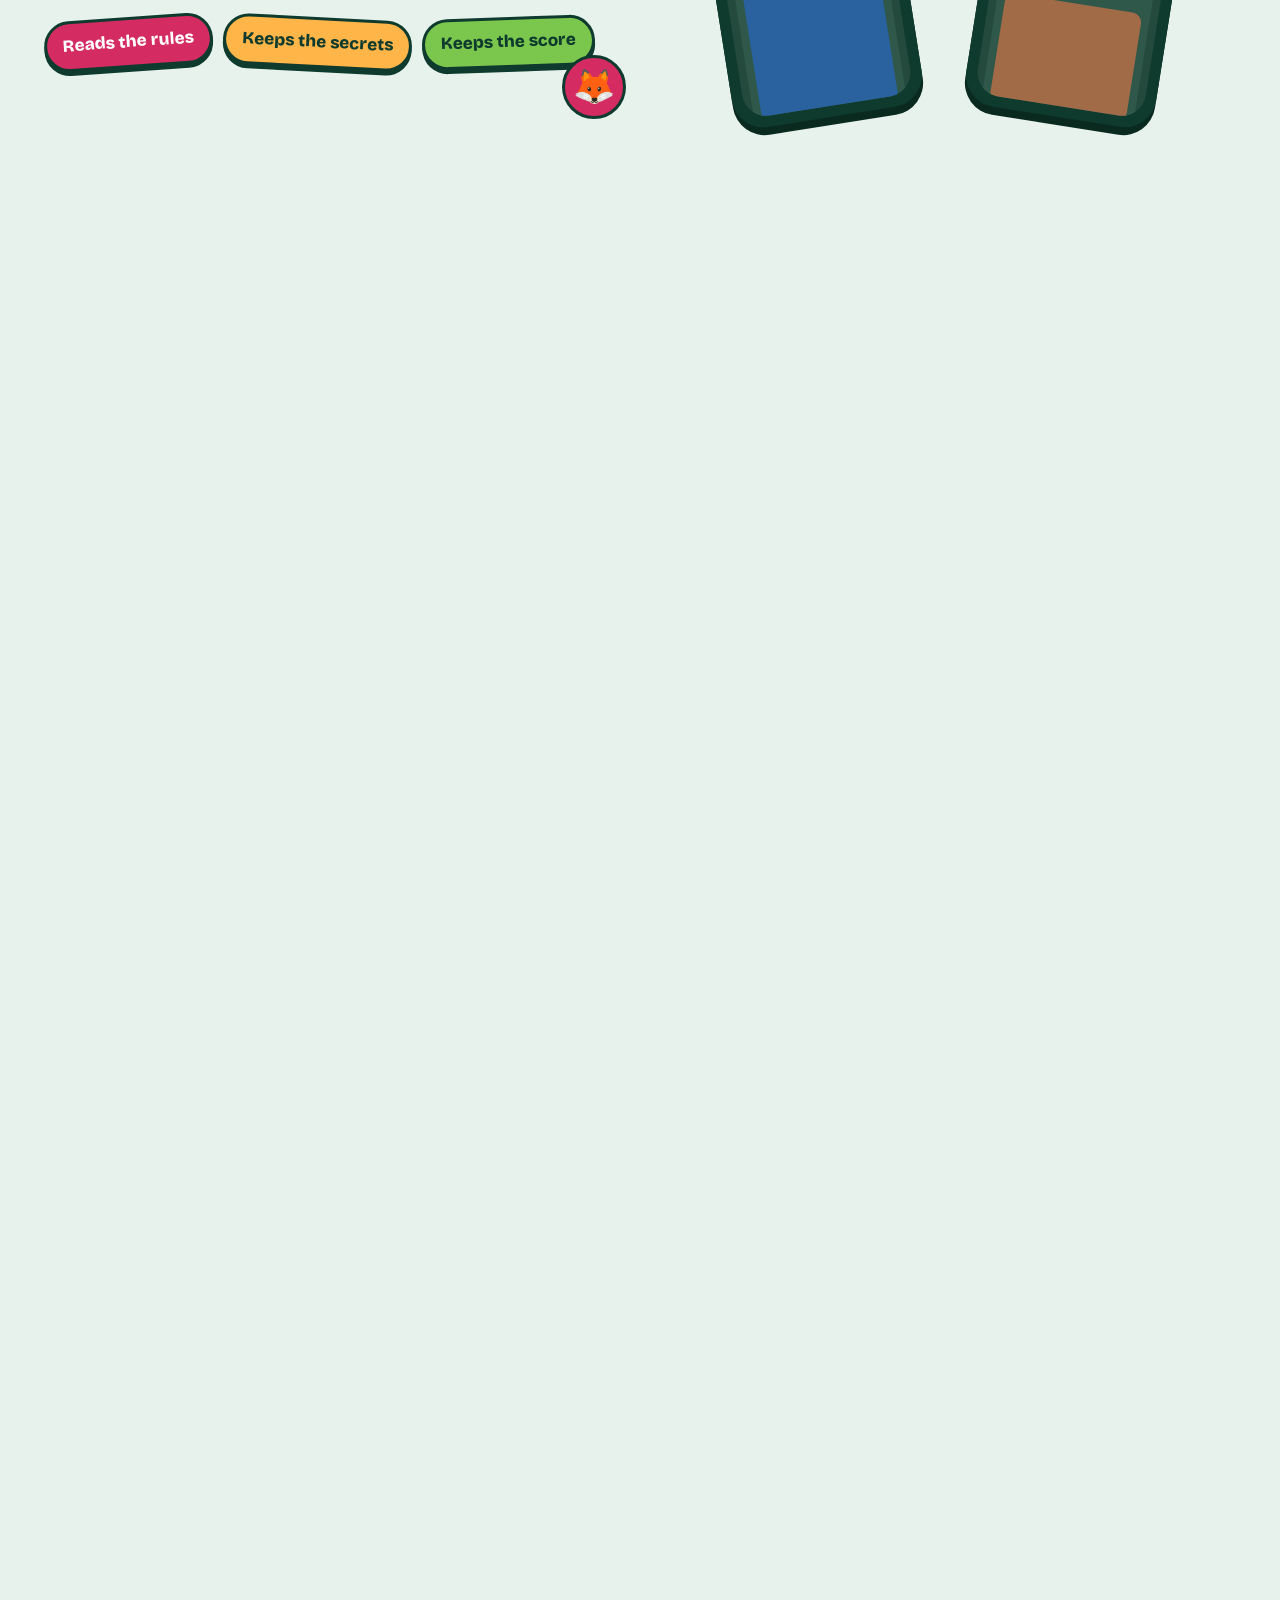
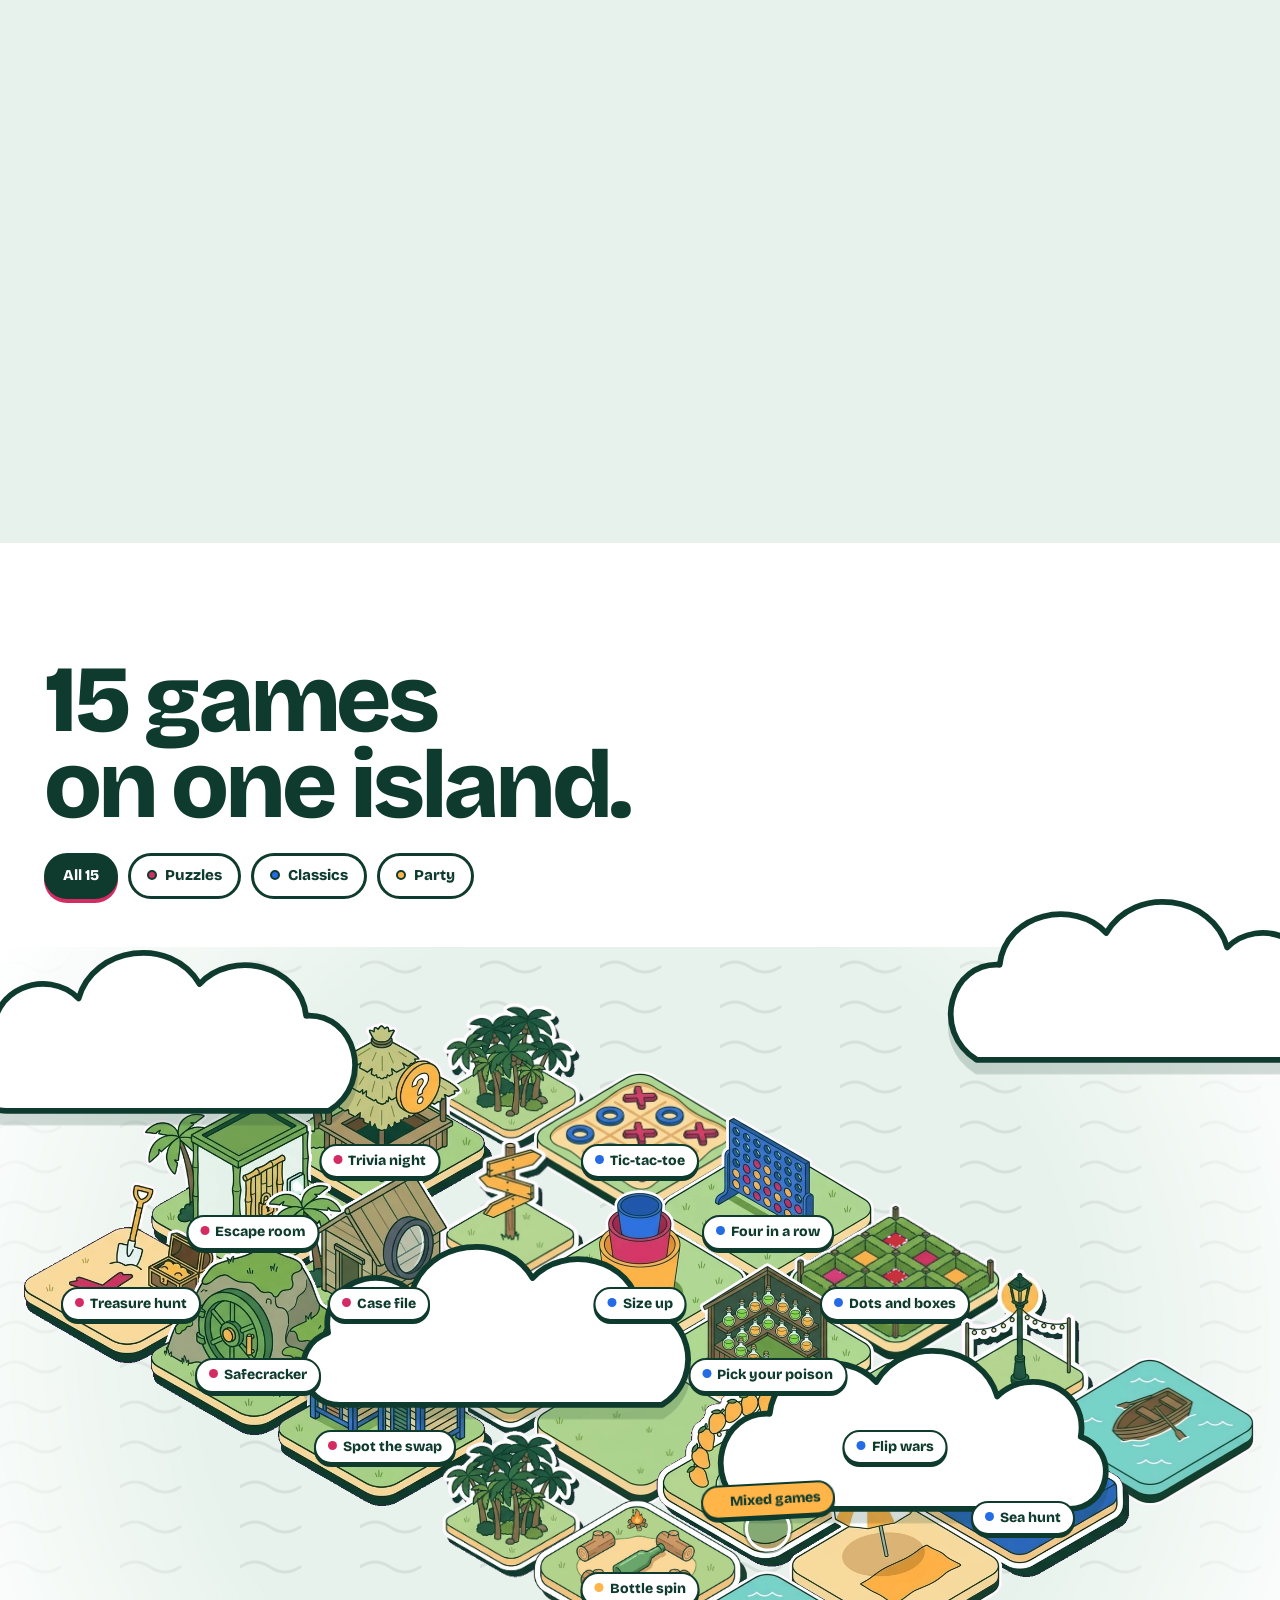
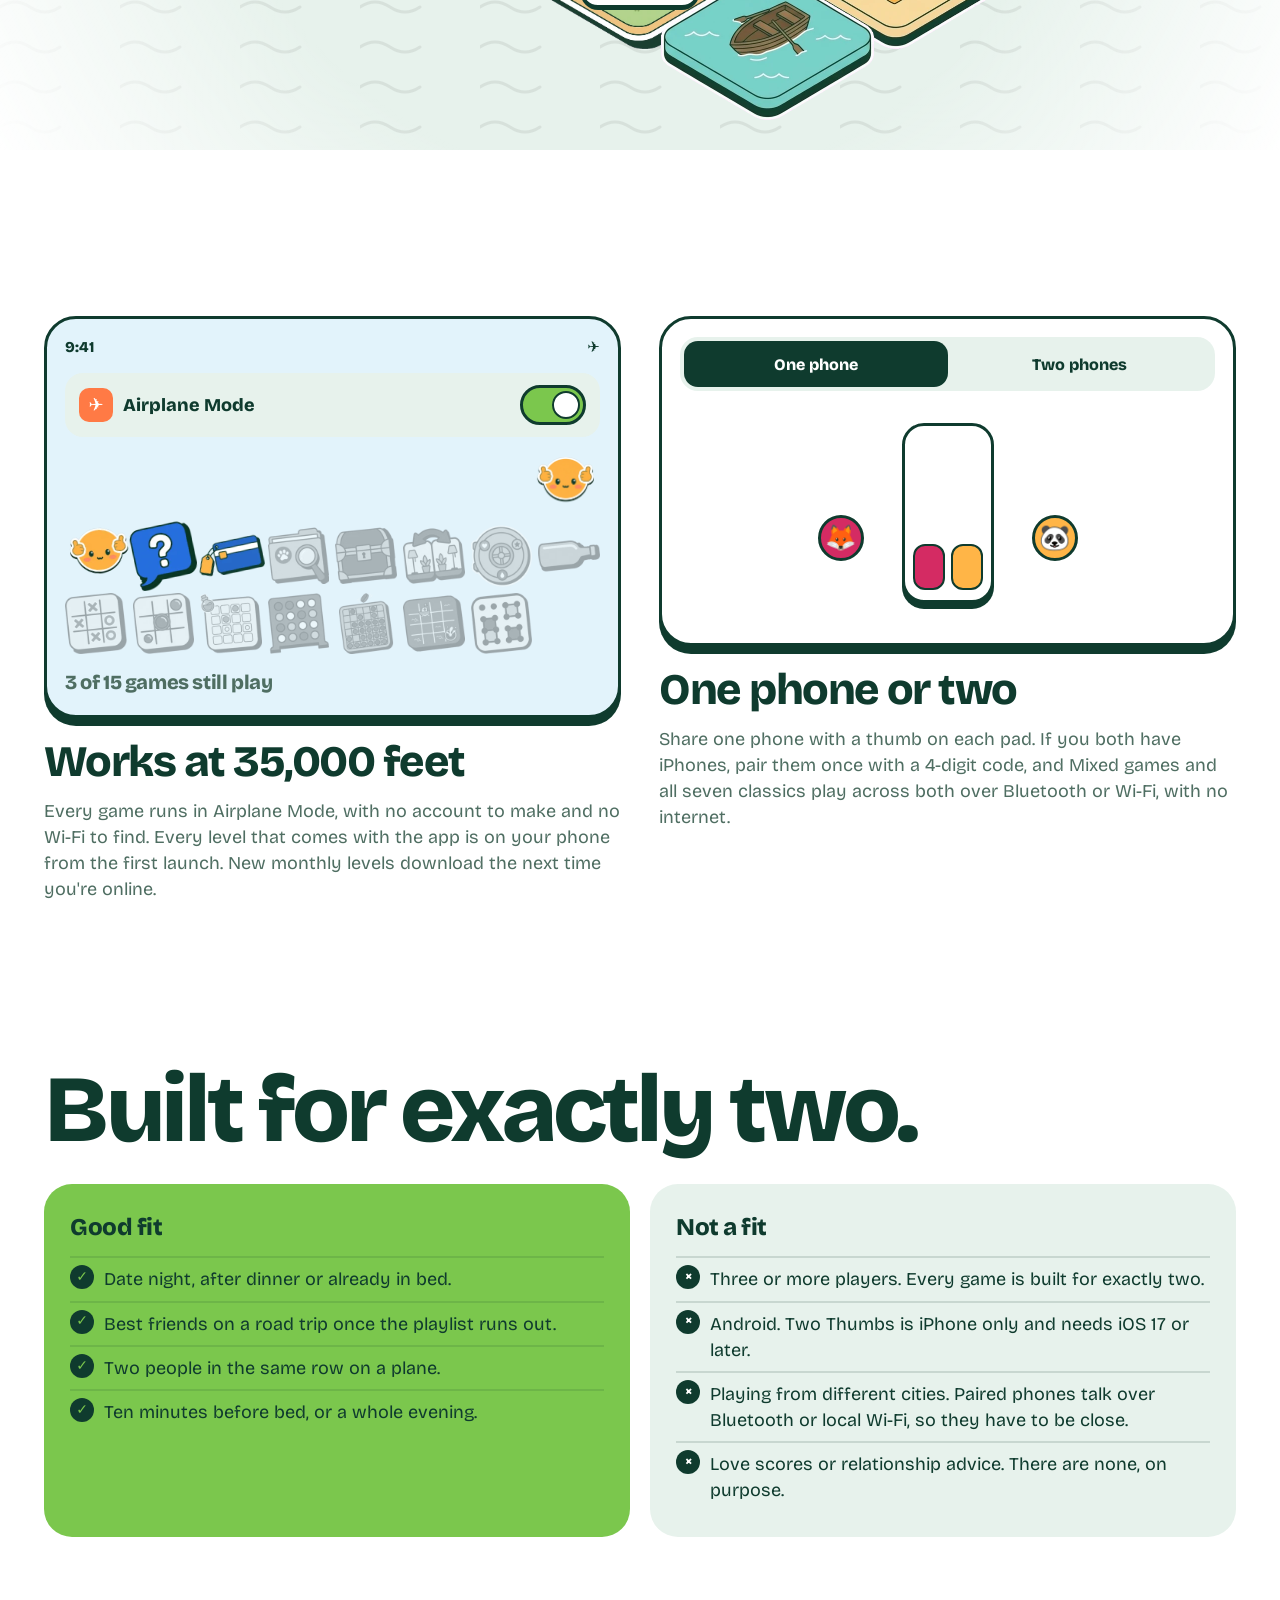
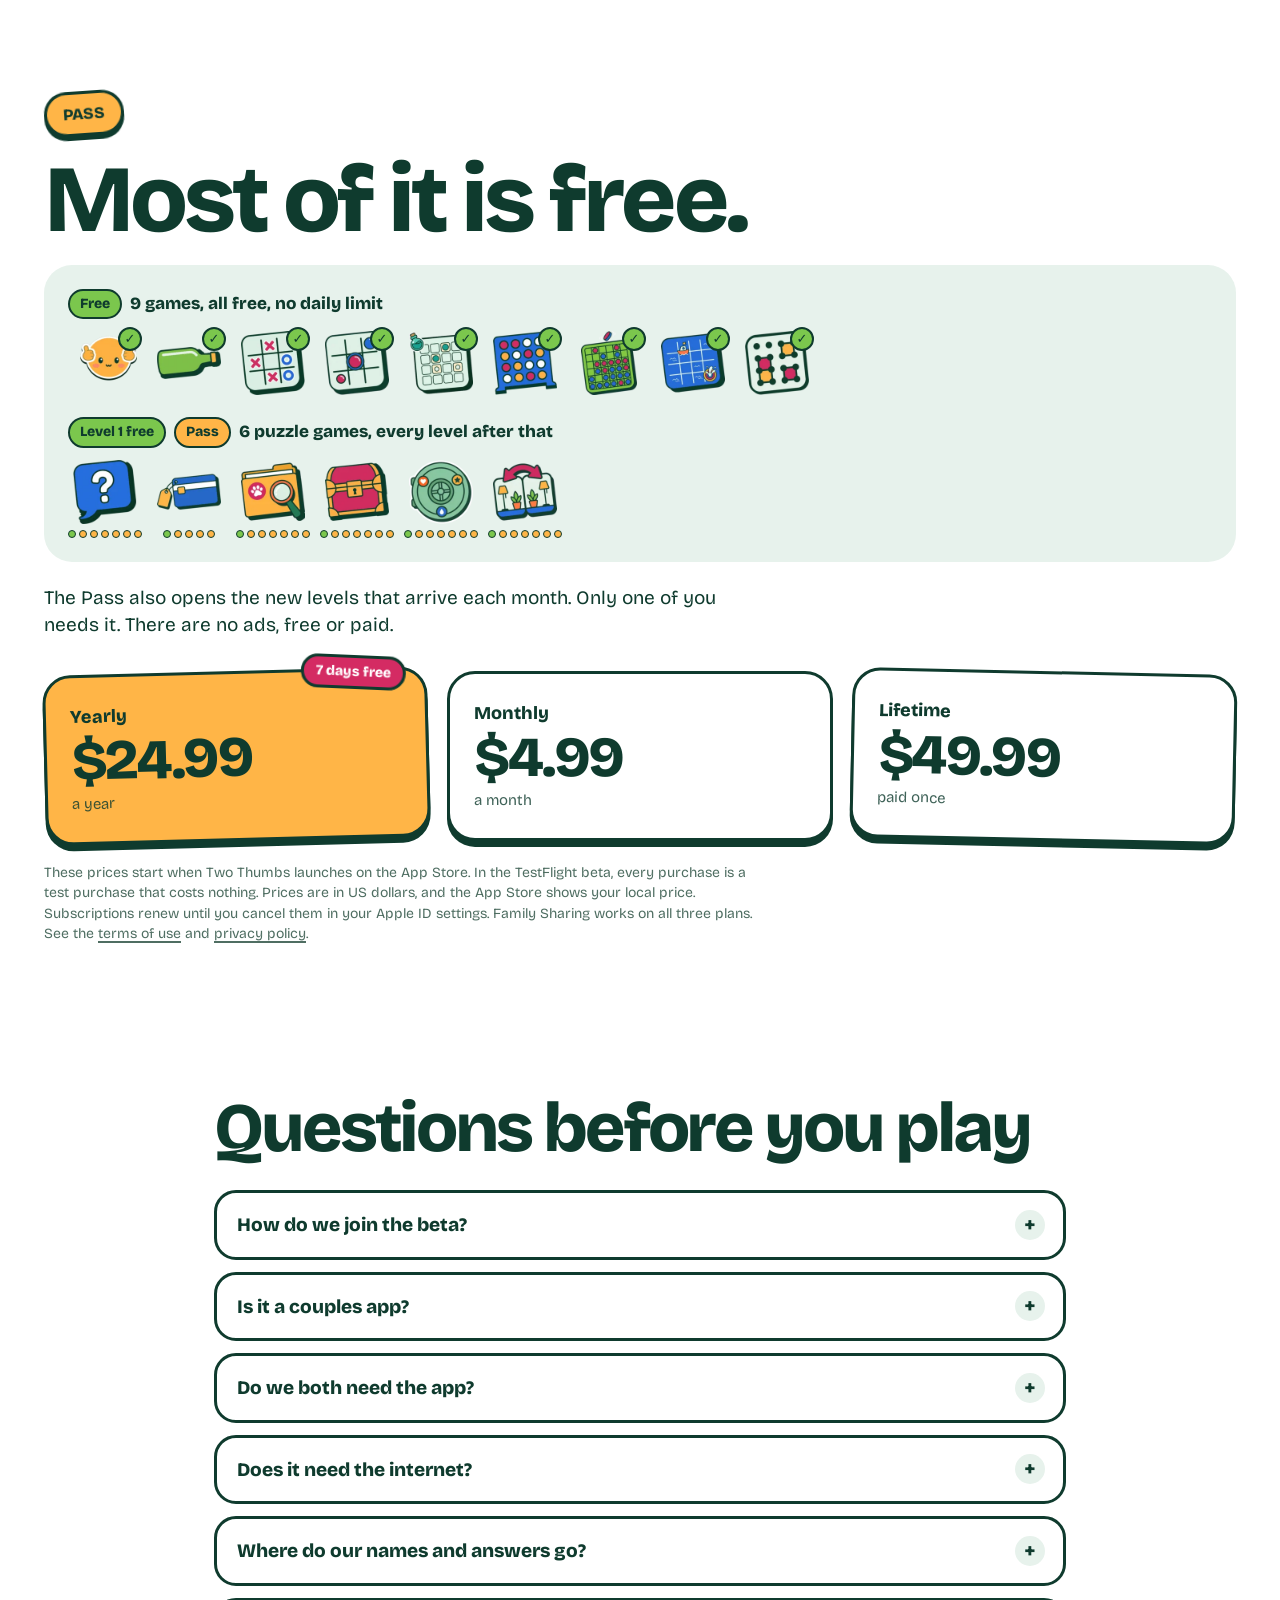
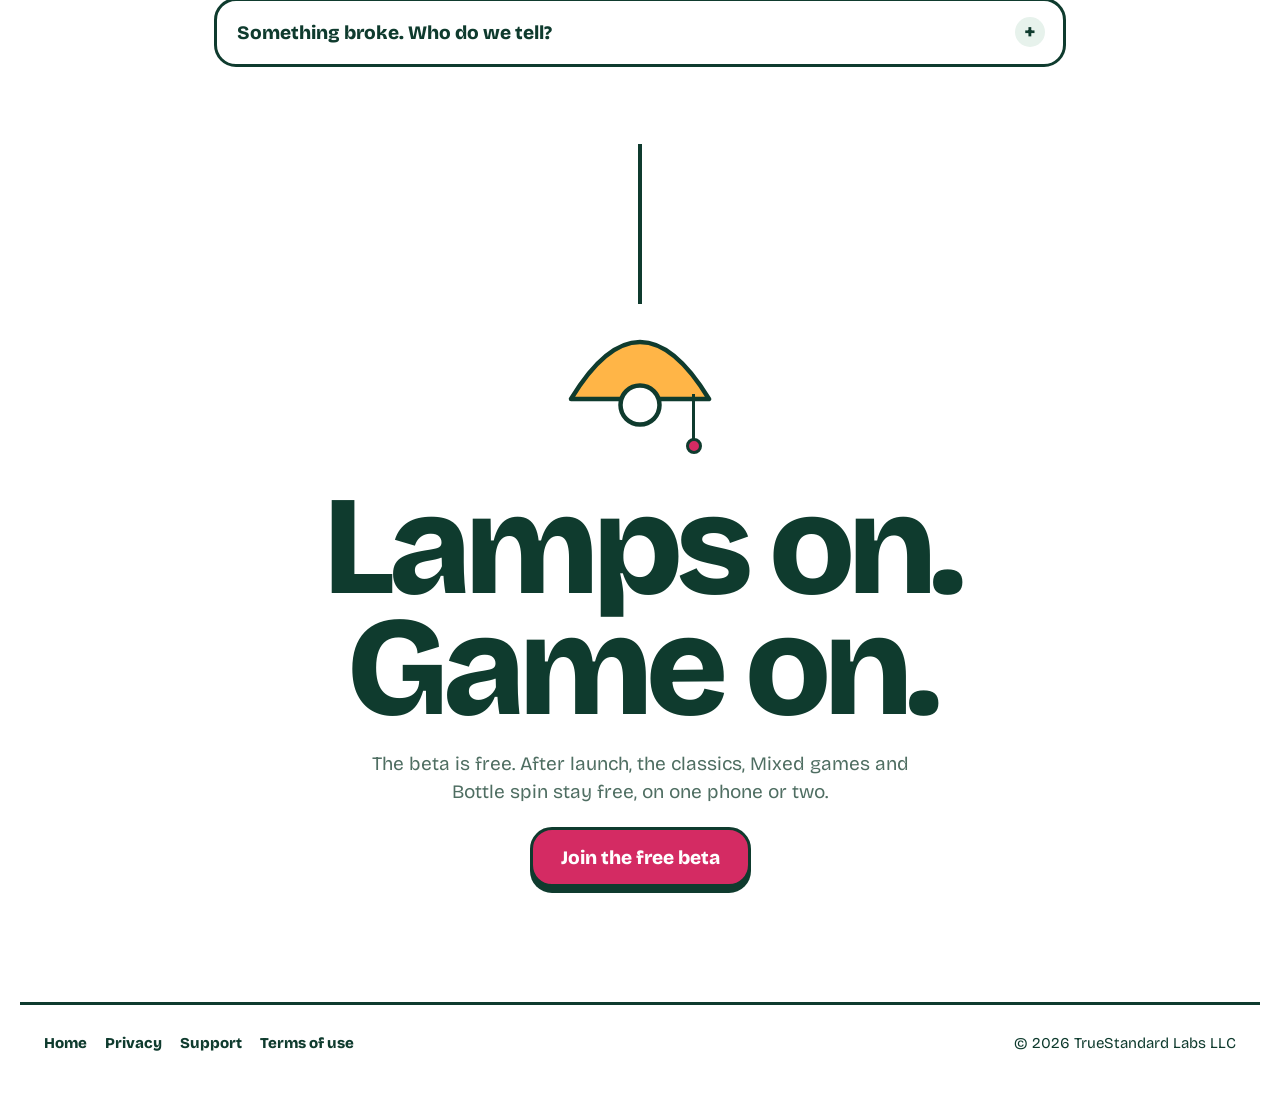
==== commit 6817de6f: "Playable homepage: two-thumb pads that fill to start a real Closest guess round (3 rounds, recap, sh" ====
--- a/index.html
+++ b/index.html
@@ -2,126 +2,209 @@
 <html lang="en">
 <head>
 <meta charset="utf-8">
-<meta name="viewport" content="width=device-width, initial-scale=1">
+<meta name="viewport" content="width=device-width, initial-scale=1, viewport-fit=cover">
 <title>Two Thumbs: game night for two on iPhone</title>
-<meta name="description" content="15 games for two people on one iPhone: couples, best friends, roommates. The phone runs the game. Works offline, no account, no ads. Free beta on TestFlight.">
+<meta name="description" content="Game night for two on one iPhone: the phone runs 15 games, keeps score and ends each game with a recap. It works offline with no account and no ads, and you can play a round right here.">
 <link rel="canonical" href="https://playtwothumbs.com/">
-<meta name="theme-color" content="#FFFFFF" media="(prefers-color-scheme: light)">
-<meta name="theme-color" content="#0F3B2E" media="(prefers-color-scheme: dark)">
+<meta name="theme-color" content="#FFFFFF">
 <meta property="og:type" content="website">
 <meta property="og:url" content="https://playtwothumbs.com/">
 <meta property="og:title" content="Two Thumbs: game night for two on iPhone">
-<meta property="og:description" content="15 games for two people on one iPhone or two. Works offline, no account. Free beta on TestFlight.">
-<meta property="og:image" content="https://playtwothumbs.com/assets/mascot.png">
-<meta name="twitter:card" content="summary">
+<meta property="og:description" content="Put both thumbs down and play a round right on the page. The app has 15 games for two, on one iPhone or two, and works offline.">
+<meta property="og:image" content="https://playtwothumbs.com/assets/og.png">
+<meta property="og:image:width" content="1200">
+<meta property="og:image:height" content="630">
+<meta name="twitter:card" content="summary_large_image">
+<meta name="twitter:image" content="https://playtwothumbs.com/assets/og.png">
 <link rel="icon" type="image/png" href="assets/favicon.png">
 <link rel="apple-touch-icon" href="assets/apple-touch-icon.png">
-<link rel="preload" href="assets/BricolageGrotesque-800.ttf" as="font" type="font/ttf" crossorigin>
-<link rel="stylesheet" href="assets/site.css">
+<link rel="preload" href="assets/bricolage-800.woff2" as="font" type="font/woff2" crossorigin>
+<link rel="preload" href="assets/bricolage-400.woff2" as="font" type="font/woff2" crossorigin>
+<link rel="stylesheet" href="assets/home.css">
+<script>try{var t=localStorage.getItem("tt-theme");if(t)document.documentElement.dataset.theme=t}catch(e){}document.documentElement.classList.add("js")</script>
 <script type="application/ld+json">{"@context":"https://schema.org","@type":"MobileApplication","name":"Two Thumbs","operatingSystem":"iOS 17 or later","applicationCategory":"GameApplication","description":"15 games for two people on one iPhone or two. Works offline, no account.","url":"https://playtwothumbs.com/","publisher":{"@type":"Organization","name":"TrueStandard Labs LLC"}}</script>
+<script src="assets/home.js" defer></script>
 </head>
 <body>
 <a class="skip" href="#main">Skip to content</a>
-<div class="wrap">
-<header class="top">
-  <a class="wordmark" href="./"><img src="assets/icon-120.png" alt="" width="36" height="36">two thumbs</a>
-  <nav aria-label="Pages"><a class="nav-jump" href="#games">Games</a><a class="nav-jump" href="#pass">Pass</a><a href="support.html">Support</a></nav>
+
+<header class="bar">
+  <a class="wordmark" href="./"><img src="assets/icon-120.png" alt="" width="40" height="40">two thumbs</a>
+  <nav class="bar-nav" aria-label="Sections">
+    <a href="#island">Games</a>
+    <a href="#pass">Pass</a>
+    <a href="support.html">Support</a>
+  </nav>
+  <button class="lamp" type="button" data-lamp aria-pressed="false">
+    <span class="lamp-cord" aria-hidden="true"></span>
+    <svg class="lamp-shade" viewBox="0 0 48 40" aria-hidden="true"><path d="M8 30 Q24 2 40 30 Z" /><circle class="lamp-bulb" cx="24" cy="32" r="6" /></svg>
+    <span class="sr-only" data-lamp-label>Switch to night</span>
+    <span class="lamp-tip" aria-hidden="true">Lights</span>
+  </button>
+  <a class="btn btn-small btn-pink bar-cta" href="https://testflight.apple.com/join/aw4fVYgR">Get the beta</a>
 </header>
+
 <main id="main">
-<section class="hero">
-  <picture>
-    <source srcset="assets/mascot.webp" type="image/webp">
-    <img src="assets/mascot.png" width="520" height="436" alt="Thumbs, the Two Thumbs mascot: a round mango buddy giving two thumbs up">
-  </picture>
-  <p class="eyebrow">Game night for two · couples, best friends, roommates</p>
-  <h1>Game night in seconds, anywhere.</h1>
-  <p class="lead">Put one iPhone between you and it runs the game. It explains the rules, keeps the secrets and keeps score, so you two play together instead of scrolling apart.</p>
-  <a class="button" href="https://testflight.apple.com/join/aw4fVYgR">Join the free beta</a>
-  <p class="facts">Free beta on TestFlight · works offline ✈︎ · no account, no ads · iPhone with iOS 17 or later</p>
-</section>
-
-<section class="enemy" aria-labelledby="enemy-title">
-  <h2 id="enemy-title">Two people, one couch, two feeds.</h2>
-  <p>Put the feeds down for a round of Mixed games. The phone asks how many keys a piano has. You each drag a slider to guess, and the closer guess takes the point. The answer is 88. After 16 rounds, about 20 minutes, the final score shows who won, and the game ends.</p>
-</section>
-
-<section class="pairs" aria-labelledby="pairs-title">
-  <h2 id="pairs-title" class="section-title">Who's playing tonight?</h2>
-  <div class="pair-grid">
-    <article class="pair">
-      <span class="sticker sticker-pink">Date night</span>
-      <p class="pair-lead">You and your person, after dinner or already in bed.</p>
-      <ul class="pair-games">
-        <li><img src="assets/games/bottle.webp" alt="" width="56" height="56" loading="lazy"><span><b>Bottle spin</b>: a bottle on the screen spins and lands on trivia or on a question like "Pizza topping for life?" One of you answers, and the other guesses what they said.</span></li>
-        <li><img src="assets/games/mixed.webp" alt="" width="56" height="56" loading="lazy"><span><b>Mixed games</b> has you guess, bet and try to pick the same answer, 16 rounds in about 20 minutes.</span></li>
-        <li><img src="assets/games/escape.webp" alt="" width="56" height="56" loading="lazy"><span><b>Escape room</b> is for the nights you want to solve something as a team.</span></li>
-      </ul>
-    </article>
-    <article class="pair">
-      <span class="sticker">Best friends</span>
-      <p class="pair-lead">Road trips once the playlist runs out, rainy Sundays and the roommate on the other end of the couch.</p>
-      <ul class="pair-games">
-        <li><img src="assets/games/fourrow.webp" alt="" width="56" height="56" loading="lazy"><span><b>Seven head-to-head classics</b>, like Four in a row and Dots and boxes. First to three games wins, then the trash talk and the rematch.</span></li>
-        <li><img src="assets/games/casefile.webp" alt="" width="56" height="56" loading="lazy"><span><b>Trivia night and Case file</b>, solved as a team.</span></li>
-        <li><img src="assets/games/tictactoe.webp" alt="" width="56" height="56" loading="lazy"><span><b>Tap a name</b> to swap who's playing, so another friend can take a turn on your phone.</span></li>
-        <li><img src="assets/games/sizeup.webp" alt="" width="56" height="56" loading="lazy"><span><b>Both on iPhones?</b> Pair them once with a 4-digit code and play the classics each on your own phone, free.</span></li>
-      </ul>
-      <p class="pair-note">The questions work for any two people, from "Pick the best road-trip snack" to "How many bones are in an adult human body?"</p>
-    </article>
-  </div>
-  <p class="inline-cta"><a href="https://testflight.apple.com/join/aw4fVYgR">Try it tonight: join the free beta</a></p>
-</section>
-
-<section class="shelf" id="games" aria-labelledby="games-title">
-  <h2 id="games-title" class="section-title">15 games on one phone.</h2>
-  <p class="section-lead">Every game has a picture how-to, so nobody reads a rulebook.</p>
-  <h3>Team up: solve it together</h3>
-  <ul class="tiles">
-    <li><img src="assets/games/trivia.webp" alt="" width="64" height="64" loading="lazy"><span class="tile-name">Trivia night</span><span class="tile-blurb">Seven levels, pub quiz to mastermind</span></li>
-    <li><img src="assets/games/escape.webp" alt="" width="64" height="64" loading="lazy"><span class="tile-name">Escape room</span><span class="tile-blurb">Escape every room in a world</span></li>
-    <li><img src="assets/games/casefile.webp" alt="" width="64" height="64" loading="lazy"><span class="tile-name">Case file</span><span class="tile-blurb">One busy scene, five questions</span></li>
-    <li><img src="assets/games/hunt.webp" alt="" width="64" height="64" loading="lazy"><span class="tile-name">Treasure hunt</span><span class="tile-blurb">One riddle at a time, in a picture</span></li>
-    <li><img src="assets/games/safecracker.webp" alt="" width="64" height="64" loading="lazy"><span class="tile-name">Safecracker</span><span class="tile-blurb">Guess the code, read the clicks</span></li>
-    <li><img src="assets/games/spotswap.webp" alt="" width="64" height="64" loading="lazy"><span class="tile-name">Spot the swap</span><span class="tile-blurb">The phone changes the picture</span></li>
-  </ul>
-  <h3>Head to head: first to three games wins</h3>
-  <ul class="tiles">
-    <li><img src="assets/games/tictactoe.webp" alt="" width="64" height="64" loading="lazy"><span class="tile-name">Tic-tac-toe</span><span class="tile-blurb">Three in a line wins</span></li>
-    <li><img src="assets/games/fourrow.webp" alt="" width="64" height="64" loading="lazy"><span class="tile-name">Four in a row</span><span class="tile-blurb">Drop discs, line up four</span></li>
-    <li><img src="assets/games/dots.webp" alt="" width="64" height="64" loading="lazy"><span class="tile-name">Dots and boxes</span><span class="tile-blurb">Close a box, go again</span></li>
-    <li><img src="assets/games/sizeup.webp" alt="" width="64" height="64" loading="lazy"><span class="tile-name">Size up</span><span class="tile-blurb">Big pieces swallow small ones</span></li>
-    <li><img src="assets/games/pickpoison.webp" alt="" width="64" height="64" loading="lazy"><span class="tile-name">Pick your poison</span><span class="tile-blurb">You pick the piece they place</span></li>
-    <li><img src="assets/games/flipwars.webp" alt="" width="64" height="64" loading="lazy"><span class="tile-name">Flip wars</span><span class="tile-blurb">Trap a line to flip it</span></li>
-    <li><img src="assets/games/seahunt.webp" alt="" width="64" height="64" loading="lazy"><span class="tile-name">Sea hunt</span><span class="tile-blurb">Find and sink the hidden fleet</span></li>
-  </ul>
-  <h3>Mix it up: a bit of everything</h3>
-  <ul class="tiles">
-    <li><img src="assets/games/mixed.webp" alt="" width="64" height="64" loading="lazy"><span class="tile-name">Mixed games</span><span class="tile-blurb">Guess, bet and match, 16 rounds</span></li>
-    <li><img src="assets/games/bottle.webp" alt="" width="64" height="64" loading="lazy"><span class="tile-name">Bottle spin</span><span class="tile-blurb">Spin it, answer what it lands on</span></li>
-  </ul>
-  <p class="inline-cta"><a href="https://testflight.apple.com/join/aw4fVYgR">Play all 15 in the free beta</a></p>
-</section>
-
-<section class="blocks" aria-label="Where and how you play">
-  <div class="block">
-    <h2>Works at 35,000 feet</h2>
-    <p>Every game runs in Airplane Mode, with no account to make and no Wi-Fi to find. Take it on a flight or to a cabin with no signal. Every level that comes with the app is on your phone from the first launch. New monthly levels download the next time you're online.</p>
-  </div>
-  <div class="block">
-    <h2>One phone or two</h2>
+
+<section class="hero" aria-labelledby="hero-title">
+  <p class="eyebrow">Game night for two on iPhone</p>
+  <h1 id="hero-title" class="hero-title">
+    <span class="hero-line"><span class="w" style="--i:0">Two</span> <span class="w" style="--i:1">thumbs.</span></span>
+    <span class="hero-line"><span class="w" style="--i:2">Game</span> <span class="w hero-on" style="--i:3">on.</span><img class="hero-mascot" src="assets/mascot.webp" width="260" height="218" alt="Thumbs, the Two Thumbs mascot, giving two thumbs up"></span>
+  </h1>
+
+  <div class="hero-grid">
+    <div class="stage" id="stage" aria-live="polite">
+      <div class="stage-pads" data-scene="pads">
+        <p class="sr-only">Press both pads to start a round of Closest guess.</p>
+        <div class="pads">
+          <button class="pad pad-pink" type="button" data-pad="0" aria-pressed="false" aria-label="Pink's pad">
+            <span class="pad-fill" aria-hidden="true"></span>
+            <img class="pad-thumb" src="assets/thumb.webp" alt="" width="307" height="360">
+            <span class="pad-who"><span class="avatar avatar-pink">🦊</span>Pink</span>
+            <kbd class="pad-key" data-key-hint>F</kbd>
+          </button>
+          <button class="pad pad-mango" type="button" data-pad="1" aria-pressed="false" aria-label="Mango's pad">
+            <span class="pad-fill" aria-hidden="true"></span>
+            <img class="pad-thumb pad-thumb-r" src="assets/thumb.webp" alt="" width="307" height="360">
+            <span class="pad-who"><span class="avatar avatar-mango">🐼</span>Mango</span>
+            <kbd class="pad-key" data-key-hint>J</kbd>
+          </button>
+        </div>
+        <span class="ghost" aria-hidden="true"></span>
+      </div>
+      <noscript><p class="stage-hint">Turn on JavaScript to play a round here.</p></noscript>
+    </div>
+
+    <div class="hero-copy">
+      <p class="lead">Put one iPhone between you and it runs the game. It explains the rules, keeps the secrets and keeps score, so you two play together instead of scrolling apart.</p>
+      <a class="btn btn-pink" href="https://testflight.apple.com/join/aw4fVYgR">Join the free beta</a>
+      <ul class="facts">
+        <li>Free beta on TestFlight</li>
+        <li>Works offline ✈︎</li>
+        <li>No account, no ads</li>
+        <li>iPhone, iOS 17 or later</li>
+      </ul>
+    </div>
+  </div>
+</section>
+
+<section class="couch" aria-labelledby="couch-title">
+  <div class="couch-pin">
+    <div class="couch-text">
+      <h2 id="couch-title" class="couch-a">Two people,<br>one couch,<br>two feeds.</h2>
+      <p class="couch-b display">One phone,<br>faces up.</p>
+      <ul class="couch-chips">
+        <li class="chip chip-1">Reads the rules</li>
+        <li class="chip chip-2">Keeps the secrets</li>
+        <li class="chip chip-3">Keeps the score</li>
+      </ul>
+    </div>
+    <div class="couch-scene" aria-hidden="true">
+      <div class="person person-pink"><span class="avatar avatar-pink">🦊</span></div>
+      <div class="person person-mango"><span class="avatar avatar-mango">🐼</span></div>
+      <div class="phone phone-l"><div class="feed"><div class="feed-roll"></div></div></div>
+      <div class="phone phone-r"><div class="feed"><div class="feed-roll"></div></div></div>
+      <div class="phone phone-game">
+        <div class="mini">
+          <div class="mini-pills"><span class="mini-pill mini-pink">🦊 2</span><span class="mini-pill mini-mango">🐼 1</span></div>
+          <p class="mini-q">How many keys are on a standard piano?</p>
+          <p class="mini-num">88</p>
+          <span class="mini-track"></span>
+          <div class="mini-pads"><span class="mini-pad mini-pad-pink">🦊</span><span class="mini-pad mini-pad-mango">🐼</span></div>
+          <div class="mini-recap"><span class="mini-recap-av">🦊</span><b>Pink wins 2–1</b><span class="mini-recap-btn">Rematch</span></div>
+        </div>
+      </div>
+    </div>
+  </div>
+</section>
+
+<section class="island" id="island" aria-labelledby="island-title">
+  <div class="island-head">
+    <h2 id="island-title" class="display">15 games<br>on one island.</h2>
+    <div class="districts" role="group" aria-label="Show a kind of game">
+      <button type="button" class="district" data-district="all" aria-pressed="true">All 15</button>
+      <button type="button" class="district" data-district="puzzle" aria-pressed="false">Puzzles</button>
+      <button type="button" class="district" data-district="classic" aria-pressed="false">Classics</button>
+      <button type="button" class="district" data-district="party" aria-pressed="false">Party</button>
+    </div>
+  </div>
+  <div class="island-sea">
+    <div class="clouds" aria-hidden="true">
+      <svg class="cloud cloud-1" viewBox="0 0 320 150"><path d="M40 120c-28 0-36-40-8-50-6-34 36-50 58-28 10-36 64-44 84-10 22-24 70-14 74 22 34-2 48 46 16 66z"/></svg>
+      <svg class="cloud cloud-2" viewBox="0 0 320 150"><path d="M40 120c-28 0-36-40-8-50-6-34 36-50 58-28 10-36 64-44 84-10 22-24 70-14 74 22 34-2 48 46 16 66z"/></svg>
+      <svg class="cloud cloud-3" viewBox="0 0 320 150"><path d="M40 120c-28 0-36-40-8-50-6-34 36-50 58-28 10-36 64-44 84-10 22-24 70-14 74 22 34-2 48 46 16 66z"/></svg>
+      <svg class="cloud cloud-4" viewBox="0 0 320 150"><path d="M40 120c-28 0-36-40-8-50-6-34 36-50 58-28 10-36 64-44 84-10 22-24 70-14 74 22 34-2 48 46 16 66z"/></svg>
+    </div>
+    <ul class="map" id="map" aria-label="All 15 games"></ul>
+    <span class="ghost" aria-hidden="true"></span>
+  </div>
+</section>
+
+<dialog class="sheet" id="game-sheet" aria-labelledby="sheet-name">
+  <form method="dialog" class="sheet-inner">
+    <span class="sheet-grab" aria-hidden="true"></span>
+    <button class="sheet-x" value="close" aria-label="Close">×</button>
+    <img class="sheet-art" alt="" width="300" height="240">
+    <p class="sheet-group"></p>
+    <h3 class="sheet-name" id="sheet-name"></h3>
+    <p class="sheet-meta"></p>
+    <p class="sheet-blurb"></p>
+    <ul class="sheet-tags"></ul>
+    <div class="sheet-nav">
+      <button type="button" class="btn btn-ghost" data-step="-1">← Back</button>
+      <button type="button" class="btn btn-palm" data-step="1">Next game →</button>
+    </div>
+  </form>
+</dialog>
+
+<section class="anywhere" aria-label="Where and how you play">
+  <article class="panel panel-air">
+    <div class="air-screen" data-air>
+      <div class="air-status"><span class="air-time">9:41</span><span class="air-icon" aria-hidden="true">✈︎</span></div>
+      <label class="switch-row">
+        <span class="switch-label"><span class="air-glyph" aria-hidden="true">✈︎</span>Airplane Mode</span>
+        <input type="checkbox" role="switch" class="switch" data-air-switch>
+      </label>
+      <div class="air-sky" aria-hidden="true"><img class="air-plane" src="assets/mascot.webp" alt="" width="64" height="54"></div>
+      <ul class="air-games" aria-hidden="true"></ul>
+      <p class="air-count" data-air-count aria-live="polite"></p>
+      <span class="ghost" aria-hidden="true"></span>
+    </div>
+    <h2 class="panel-title">Works at 35,000 feet</h2>
+    <p>Every game runs in Airplane Mode, with no account to make and no Wi-Fi to find. Every level that comes with the app is on your phone from the first launch. New monthly levels download the next time you're online.</p>
+  </article>
+
+  <article class="panel panel-pair">
+    <div class="pair-screen" data-pair="one">
+      <div class="seg" role="radiogroup" aria-label="How many phones">
+        <button type="button" role="radio" aria-checked="true" data-phones="one">One phone</button>
+        <button type="button" role="radio" aria-checked="false" data-phones="two">Two phones</button>
+      </div>
+      <div class="pair-stage" aria-hidden="true">
+        <span class="avatar avatar-pink pair-a">🦊</span>
+        <div class="pphone pphone-1"><span class="pp-code" data-code>····</span><span class="pp-pad pp-pink"></span><span class="pp-pad pp-mango"></span></div>
+        <div class="pphone pphone-2"><span class="pp-code" data-code>····</span><span class="pp-pad pp-mango"></span></div>
+        <span class="avatar avatar-mango pair-b">🐼</span>
+        <span class="paired">Paired</span>
+      </div>
+      <span class="ghost" aria-hidden="true"></span>
+    </div>
+    <h2 class="panel-title">One phone or two</h2>
     <p>Share one phone with a thumb on each pad. If you both have iPhones, pair them once with a 4-digit code, and Mixed games and all seven classics play across both over Bluetooth or Wi-Fi, with no internet.</p>
-  </div>
+  </article>
 </section>
 
 <section class="fit" aria-labelledby="fit-title">
-  <h2 id="fit-title" class="section-title">Built for exactly two.</h2>
+  <h2 id="fit-title" class="display">Built for exactly two.</h2>
   <div class="fit-grid">
     <div class="fit-col fit-yes">
       <h3>Good fit</h3>
       <ul>
-        <li>Two people in the same room, or in the same row on a plane.</li>
+        <li>Date night, after dinner or already in bed.</li>
+        <li>Best friends on a road trip once the playlist runs out.</li>
+        <li>Two people in the same row on a plane.</li>
         <li>Ten minutes before bed, or a whole evening.</li>
-        <li>Pairs who like keeping score, or solving something as a team.</li>
       </ul>
     </div>
     <div class="fit-col fit-no">
@@ -137,19 +220,29 @@
 </section>
 
 <section class="pass" id="pass" aria-labelledby="pass-title">
-  <span class="sticker">PASS</span>
-  <h2 id="pass-title">Two Thumbs Pass</h2>
-  <p>Free to play, with no daily limit: all seven classics, the question games (Mixed games and Bottle spin) and level 1 of each of the six puzzle games. The Pass opens every puzzle level after that, plus the new levels that arrive each month. Puzzle games play on one phone, so only one of you ever needs the Pass, and the games that play on two phones stay free after launch. There are no ads, free or paid.</p>
+  <span class="sticker sticker-mango">PASS</span>
+  <h2 id="pass-title" class="display">Most of it is free.</h2>
+  <div class="free-map">
+    <div class="fm-row">
+      <p class="fm-label"><span class="fm-tag fm-free">Free</span>9 games, all free, no daily limit</p>
+      <ul class="fm-icons" data-fm="free"></ul>
+    </div>
+    <div class="fm-row">
+      <p class="fm-label"><span class="fm-tag fm-free">Level 1 free</span><span class="fm-tag fm-pass">Pass</span>6 puzzle games, every level after that</p>
+      <ul class="fm-icons" data-fm="puzzle"></ul>
+    </div>
+  </div>
+  <p class="pass-lead">The Pass also opens the new levels that arrive each month. Only one of you needs it. There are no ads, free or paid.</p>
   <ul class="plans">
-    <li><span class="name">Yearly</span><span class="price">$24.99</span><span class="note">a year, 7-day free trial</span></li>
-    <li><span class="name">Monthly</span><span class="price">$4.99</span><span class="note">a month</span></li>
-    <li><span class="name">Lifetime</span><span class="price">$49.99</span><span class="note">paid once</span></li>
+    <li class="plan plan-best"><span class="plan-tag">7 days free</span><span class="plan-name">Yearly</span><span class="plan-price">$24.99</span><span class="plan-note">a year</span></li>
+    <li class="plan"><span class="plan-name">Monthly</span><span class="plan-price">$4.99</span><span class="plan-note">a month</span></li>
+    <li class="plan"><span class="plan-name">Lifetime</span><span class="plan-price">$49.99</span><span class="plan-note">paid once</span></li>
   </ul>
   <p class="fine">These prices start when Two Thumbs launches on the App Store. In the TestFlight beta, every purchase is a test purchase that costs nothing. Prices are in US dollars, and the App Store shows your local price. Subscriptions renew until you cancel them in your Apple ID settings. Family Sharing works on all three plans. See the <a href="terms.html">terms of use</a> and <a href="privacy.html">privacy policy</a>.</p>
 </section>
 
 <section class="faq" aria-labelledby="faq-title">
-  <h2 id="faq-title" class="section-title">Questions before you play</h2>
+  <h2 id="faq-title" class="display">Questions before you play</h2>
   <details>
     <summary>How do we join the beta?</summary>
     <p>Open the <a href="https://testflight.apple.com/join/aw4fVYgR">beta link</a> on your iPhone. It takes you to TestFlight, Apple's app for testing new apps, where you install TestFlight and then tap Install on Two Thumbs.</p>
@@ -176,13 +269,20 @@
   </details>
 </section>
 
-<section class="close">
-  <h2 class="signoff">Lamps on. Game on.</h2>
+<section class="close" aria-labelledby="close-title">
+  <button class="pendant" type="button" data-lamp aria-pressed="false">
+    <span class="pendant-cord" aria-hidden="true"></span>
+    <svg class="pendant-shade" viewBox="0 0 120 90" aria-hidden="true"><path d="M14 70 Q60 -6 106 70 Z"/><circle class="lamp-bulb" cx="60" cy="74" r="13"/></svg>
+    <span class="pendant-pull" aria-hidden="true"></span>
+    <span class="sr-only" data-lamp-label>Switch to night</span>
+  </button>
+  <h2 id="close-title" class="close-title">Lamps on.<br>Game on.</h2>
   <p class="close-note">The beta is free. After launch, the classics, Mixed games and Bottle spin stay free, on one phone or two.</p>
-  <a class="button" href="https://testflight.apple.com/join/aw4fVYgR">Join the free beta</a>
+  <a class="btn btn-pink" href="https://testflight.apple.com/join/aw4fVYgR">Join the free beta</a>
 </section>
 </main>
-<footer>
+
+<footer class="foot">
   <nav aria-label="Legal">
     <a href="./">Home</a>
     <a href="privacy.html">Privacy</a>
@@ -191,6 +291,5 @@
   </nav>
   <p>© 2026 TrueStandard Labs LLC</p>
 </footer>
-</div>
 </body>
 </html>
--- a/assets/home.css
+++ b/assets/home.css
@@ -0,0 +1,702 @@
+@font-face { font-family: "Bricolage"; src: url("bricolage-400.woff2") format("woff2"); font-weight: 400; font-display: swap; }
+@font-face { font-family: "Bricolage"; src: url("bricolage-800.woff2") format("woff2"); font-weight: 800; font-display: swap; }
+
+:root {
+  --palm: #0F3B2E;
+  --frond: #E7F2EC;
+  --moss: #4F6E62;
+  --pink: #D42B63;
+  --mango: #FFB547;
+  --cobalt: #256BE5;
+  --lime: #7BC74D;
+  --tangerine: #FF7A45;
+  --night-surface: #164A3A;
+  --night-muted: #A9C2B8;
+  --night-shadow: #0A2A20;
+
+  --bg: #FFFFFF;
+  --ink: var(--palm);
+  --muted: var(--moss);
+  --well: var(--frond);
+  --line: var(--palm);
+  --shadow: var(--palm);
+  --surface: #FFFFFF;
+  --sea: #E7F2EC;
+  --sea-line: #CFE5DA;
+  --cloud: #FFFFFF;
+  --glow: 0;
+
+  --gutter: 24px;
+  --max: 1240px;
+  --ease-pop: cubic-bezier(.34, 1.56, .64, 1);
+  --ease-out: cubic-bezier(.22, 1, .36, 1);
+  color-scheme: light;
+}
+
+:root[data-theme="night"] {
+  --bg: var(--palm);
+  --ink: #FFFFFF;
+  --muted: var(--night-muted);
+  --well: var(--night-surface);
+  --line: #FFFFFF;
+  --shadow: var(--night-shadow);
+  --surface: var(--night-surface);
+  --sea: #0B3327;
+  --sea-line: #164A3A;
+  --cloud: #E7F2EC;
+  --glow: 1;
+  color-scheme: dark;
+}
+@media (prefers-color-scheme: dark) {
+  :root:not([data-theme="day"]) {
+    --bg: var(--palm);
+    --ink: #FFFFFF;
+    --muted: var(--night-muted);
+    --well: var(--night-surface);
+    --line: #FFFFFF;
+    --shadow: var(--night-shadow);
+    --surface: var(--night-surface);
+    --sea: #0B3327;
+    --sea-line: #164A3A;
+    --cloud: #E7F2EC;
+    --glow: 1;
+    color-scheme: dark;
+  }
+}
+
+*, *::before, *::after { box-sizing: border-box; }
+html { -webkit-text-size-adjust: 100%; scroll-behavior: smooth; overflow-x: clip; }
+body {
+  margin: 0;
+  background: var(--bg);
+  color: var(--ink);
+  font: 400 18px/1.45 "Bricolage", ui-rounded, system-ui, sans-serif;
+  overflow-x: clip;
+  transition: background-color .5s var(--ease-out), color .5s var(--ease-out);
+}
+img { display: block; max-width: 100%; height: auto; }
+a { color: inherit; text-decoration-thickness: 2px; text-underline-offset: 3px; }
+button { font: inherit; color: inherit; }
+h1, h2, h3, p, ul { margin: 0; }
+ul { padding: 0; list-style: none; }
+:focus-visible { outline: 3px solid var(--pink); outline-offset: 3px; border-radius: 12px; }
+[hidden] { display: none !important; }
+.sr-only { position: absolute; width: 1px; height: 1px; overflow: hidden; clip: rect(0 0 0 0); white-space: nowrap; }
+.skip { position: absolute; left: -999px; top: 8px; background: var(--ink); color: var(--bg); padding: 10px 16px; border-radius: 12px; z-index: 100; }
+.skip:focus { left: 8px; }
+
+.display { font-weight: 800; font-size: clamp(44px, 7.4vw, 108px); line-height: .9; letter-spacing: -.045em; }
+.eyebrow { font-weight: 800; font-size: 14px; letter-spacing: .08em; text-transform: uppercase; color: var(--muted); }
+.lead, .section-lead { font-size: clamp(18px, 1.6vw, 21px); line-height: 1.45; }
+.section-lead { color: var(--muted); max-width: 34em; }
+
+.avatar {
+  display: inline-grid; place-items: center; flex: none;
+  width: 46px; height: 46px; border-radius: 50%;
+  border: 3px solid var(--palm); font-size: 25px; line-height: 1;
+}
+.avatar-pink { background: var(--pink); }
+.avatar-mango { background: var(--mango); }
+
+.btn {
+  display: inline-flex; align-items: center; justify-content: center; gap: 8px;
+  min-height: 60px; padding: 0 28px; border-radius: 22px;
+  border: 3px solid var(--line); box-shadow: 0 6px 0 var(--shadow);
+  font-weight: 800; font-size: 19px; line-height: 1; text-decoration: none; cursor: pointer;
+  transition: transform .12s var(--ease-out), box-shadow .12s var(--ease-out), background-color .3s;
+  -webkit-tap-highlight-color: transparent; user-select: none;
+}
+.btn:hover { transform: translateY(-2px); box-shadow: 0 8px 0 var(--shadow); }
+.btn:active { transform: translateY(4px); box-shadow: 0 2px 0 var(--shadow); }
+.btn-pink { background: var(--pink); color: #fff; }
+.btn-mango { background: var(--mango); color: var(--palm); }
+.btn-palm { background: var(--palm); color: #fff; }
+.btn-ghost { background: var(--well); color: var(--ink); border-color: transparent; box-shadow: none; }
+.btn-ghost:hover, .btn-ghost:active { box-shadow: none; }
+.btn-small { min-height: 46px; padding: 0 18px; font-size: 16px; border-radius: 16px; box-shadow: 0 4px 0 var(--shadow); }
+.btn-small:hover { box-shadow: 0 6px 0 var(--shadow); }
+:root[data-theme="night"] .btn-palm { background: #fff; color: var(--palm); }
+@media (prefers-color-scheme: dark) { :root:not([data-theme="day"]) .btn-palm { background: #fff; color: var(--palm); } }
+
+.sticker {
+  display: inline-block; padding: 8px 16px; border-radius: 999px;
+  border: 3px solid var(--line); box-shadow: 0 4px 0 var(--shadow);
+  background: var(--surface); font-weight: 800; font-size: 16px; transform: rotate(-4deg);
+}
+.sticker-mango { background: var(--mango); color: var(--palm); }
+
+/* ---------- bar ---------- */
+.bar {
+  position: sticky; top: 0; z-index: 40;
+  display: flex; align-items: center; gap: 20px;
+  padding: 14px var(--gutter);
+  background: color-mix(in srgb, var(--bg) 88%, transparent);
+  backdrop-filter: blur(10px); -webkit-backdrop-filter: blur(10px);
+  transition: background-color .5s var(--ease-out);
+}
+.wordmark { white-space: nowrap; display: flex; align-items: center; gap: 10px; font-weight: 800; font-size: 20px; letter-spacing: -.02em; text-decoration: none; margin-right: auto; }
+.wordmark img { border-radius: 11px; border: 2px solid var(--line); }
+.bar-nav { display: flex; gap: 22px; font-weight: 800; font-size: 16px; }
+.bar-nav a { text-decoration: none; }
+.bar-nav a:hover { text-decoration: underline; }
+
+.lamp {
+  position: relative; width: 48px; height: 46px; padding: 0; border: 0; background: none; cursor: pointer;
+}
+.lamp-cord { position: absolute; left: 50%; top: -30px; width: 3px; height: 34px; background: var(--ink); transform-origin: top; transition: height .25s var(--ease-pop); }
+.lamp-shade { position: absolute; inset: 4px 0 0; width: 48px; height: 40px; overflow: visible; }
+.lamp-shade path, .pendant-shade path { fill: var(--mango); stroke: var(--line); stroke-width: 3; stroke-linejoin: round; }
+.lamp-bulb { fill: var(--bg); stroke: var(--line); stroke-width: 3; transition: fill .3s; }
+.lamp.is-pulled .lamp-cord { height: 44px; }
+.lamp-tip { position: absolute; top: 50px; left: 50%; translate: -50% 0; padding: 3px 8px; border-radius: 8px; background: var(--ink); color: var(--bg); font-size: 12px; font-weight: 800; white-space: nowrap; opacity: 0; pointer-events: none; transition: opacity .2s; }
+.lamp:hover .lamp-tip, .lamp:focus-visible .lamp-tip { opacity: 1; }
+.lamp:hover .lamp-shade { animation: swing .8s ease-in-out; transform-origin: 50% 0; }
+@keyframes swing { 30% { rotate: 8deg; } 65% { rotate: -5deg; } }
+:root[data-theme="night"] .lamp-bulb { fill: #FFE7A8; filter: drop-shadow(0 0 8px #FFD27A); }
+@media (prefers-color-scheme: dark) { :root:not([data-theme="day"]) .lamp-bulb { fill: #FFE7A8; filter: drop-shadow(0 0 8px #FFD27A); } }
+
+/* ---------- hero ---------- */
+.hero { max-width: var(--max); margin: 0 auto; padding: clamp(20px, 4vw, 56px) var(--gutter) clamp(48px, 7vw, 96px); }
+.hero-title {
+  margin-top: 14px;
+  font-weight: 800; font-size: clamp(56px, 12.4vw, 196px); line-height: .86; letter-spacing: -.055em;
+}
+.hero-line { display: block; white-space: nowrap; }
+.hero-line + .hero-line { position: relative; display: block; width: fit-content; margin-left: .5em; padding-right: 1.05em; }
+.hero-on { color: var(--pink); }
+.js .hero-title .w, .js .hero-mascot { display: inline-block; animation: word-in .7s var(--ease-pop) calc(var(--i) * 110ms + 80ms) both; }
+.js .hero-mascot { --i: 4; animation: word-in .7s var(--ease-pop) 560ms both, mascot-bob 3.2s ease-in-out 1.3s infinite; }
+@keyframes word-in { from { opacity: 0; transform: translateY(.35em) rotate(-6deg) scale(.9); } }
+.hero-mascot {
+  position: absolute; width: .98em; height: auto;
+  right: -.02em; top: -.12em;
+  transform: rotate(8deg);
+  animation: mascot-bob 3.2s ease-in-out infinite;
+  cursor: pointer;
+}
+@keyframes mascot-bob { 0%, 100% { translate: 0 0; } 50% { translate: 0 -10px; } }
+.js .hero-mascot.is-hop { animation: mascot-hop .7s var(--ease-pop); }
+@keyframes mascot-hop { 0% { translate: 0 0; } 35% { translate: 0 -40px; rotate: -10deg; } 70% { translate: 0 4px; } 100% { translate: 0 0; } }
+
+.hero-grid { display: grid; grid-template-columns: minmax(0, 520px) minmax(0, 1fr); gap: clamp(28px, 5vw, 80px); align-items: start; margin-top: clamp(28px, 4vw, 56px); }
+.hero-copy { display: grid; gap: 24px; justify-items: start; padding-top: 12px; max-width: 30em; }
+.facts { display: flex; flex-wrap: wrap; gap: 8px; }
+.facts li { padding: 6px 12px; border-radius: 999px; background: var(--well); font-size: 14px; font-weight: 800; letter-spacing: .01em; }
+
+/* ---------- stage (the playable round) ---------- */
+.stage {
+  position: relative; min-height: 470px;
+  border: 3px solid var(--line); border-radius: 32px; box-shadow: 0 10px 0 var(--shadow);
+  background: var(--surface); padding: 22px;
+  display: grid; overflow: hidden;
+  transition: background-color .4s var(--ease-out);
+}
+.stage > * { grid-area: 1 / 1; }
+.stage.is-night { --surface: var(--palm); background: var(--palm); color: #fff; border-color: #fff; box-shadow: 0 10px 0 var(--night-shadow); }
+.scene-in { animation: scene-in .45s var(--ease-out) both; }
+@keyframes scene-in { from { opacity: 0; transform: translateY(14px) scale(.98); } }
+
+.stage-pads { position: relative; display: grid; }
+.pads { display: grid; grid-template-columns: 1fr 1fr; gap: 14px; }
+.pad {
+  --pc: var(--pink); --on: #fff;
+  position: relative; overflow: hidden; display: grid; place-items: center; align-content: center; gap: 18px;
+  min-height: 420px; border-radius: 28px; padding: 18px 10px;
+  border: 3px dashed var(--line); background: var(--surface); cursor: pointer;
+  font-weight: 800; font-size: 19px; isolation: isolate;
+  transition: transform .14s var(--ease-out), box-shadow .14s var(--ease-out);
+  touch-action: manipulation; -webkit-tap-highlight-color: transparent; user-select: none; -webkit-user-select: none;
+}
+.pad-mango { --pc: var(--mango); --on: var(--palm); }
+.pad-fill { position: absolute; inset: 0; z-index: -1; background: var(--pc); transform: scaleY(var(--fill, 0)); transform-origin: 50% 100%; }
+.pad.is-filling .pad-fill { transition: transform .55s cubic-bezier(.3, .1, .3, 1); }
+.pad.is-draining .pad-fill { transition: transform .3s ease-out; }
+.pad-thumb { width: 104px; transition: transform .35s var(--ease-pop); animation: thumb-idle 2.6s ease-in-out infinite; }
+.pad-thumb-r { animation-delay: -1.3s; }
+@keyframes thumb-idle { 0%, 100% { transform: rotate(-6deg) translateY(0); } 50% { transform: rotate(4deg) translateY(-6px); } }
+.pad:hover .pad-thumb { transform: scale(1.06); }
+.pad-who { display: inline-flex; align-items: center; gap: 8px; padding: 4px 14px 4px 4px; border-radius: 999px; background: var(--well); color: var(--ink); transition: background-color .2s, color .2s; }
+.pad-who .avatar { width: 34px; height: 34px; font-size: 18px; border-width: 2px; }
+.pad[aria-pressed="true"] { border-style: solid; box-shadow: 0 6px 0 var(--shadow); transform: translateY(-2px); }
+.pad[aria-pressed="true"] .pad-who { background: #fff; color: var(--palm); }
+.pad[aria-pressed="true"] .pad-thumb { animation: thumb-yes .45s var(--ease-pop) both; }
+@keyframes thumb-yes { 0% { transform: scale(.7) rotate(-20deg); } 100% { transform: scale(1.12) rotate(0); } }
+.pad-key {
+  position: absolute; top: 12px; right: 12px; min-width: 32px; height: 32px; border-radius: 9px; padding: 0 6px;
+  display: grid; place-items: center; font: 800 15px/1 "Bricolage", sans-serif; color: var(--ink);
+  border: 2px solid var(--line); box-shadow: 0 3px 0 var(--shadow); background: var(--surface);
+}
+.pad[aria-pressed="true"] .pad-key { transform: translateY(3px); box-shadow: none; }
+
+.ghost {
+  position: absolute; left: 0; top: 0; z-index: 900; width: 46px; height: 46px; margin: -23px 0 0 -23px; border-radius: 50%;
+  background: rgba(15, 59, 46, .28); border: 3px solid #fff; box-shadow: 0 0 0 2px rgba(15, 59, 46, .35);
+  pointer-events: none; opacity: 0;
+}
+.ghost::after { content: ""; position: absolute; inset: -3px; border-radius: 50%; border: 3px solid #fff; opacity: 0; }
+.ghost.is-tap::after { animation: ripple .6s ease-out; }
+@keyframes ripple { 0% { opacity: .9; transform: scale(1); } 100% { opacity: 0; transform: scale(2.4); } }
+@keyframes pop { 0% { transform: scale(.6); } 100% { transform: scale(1); } }
+
+.die-wrap { display: grid; place-items: center; align-content: center; gap: 22px; text-align: center; }
+.die {
+  width: 120px; height: 120px; border-radius: 28px; background: #fff;
+  border: 3px solid var(--palm); box-shadow: 0 6px 0 var(--palm);
+  display: grid; grid-template: repeat(3, 1fr) / repeat(3, 1fr); padding: 16px; gap: 4px;
+}
+.die i { width: 20px; height: 20px; border-radius: 50%; background: var(--palm); place-self: center; visibility: hidden; }
+.die.is-rolling { animation: tumble 1.1s var(--ease-out); }
+@keyframes tumble {
+  0% { transform: rotate(0) translateY(0); }
+  25% { transform: rotate(200deg) translateY(-40px); }
+  55% { transform: rotate(390deg) translateY(0); }
+  75% { transform: rotate(350deg) translateY(-10px); }
+  100% { transform: rotate(360deg) translateY(0); }
+}
+.first { font-weight: 800; font-size: 30px; letter-spacing: -.025em; }
+
+.round { display: grid; grid-template-rows: auto auto 1fr auto; gap: 14px; }
+.round-top { display: flex; align-items: center; justify-content: space-between; gap: 8px; }
+.pill {
+  display: inline-flex; align-items: center; gap: 6px; padding: 4px 12px 4px 4px; border-radius: 999px;
+  font-weight: 800; font-size: 16px;
+}
+.pill .avatar { width: 28px; height: 28px; font-size: 15px; border-width: 2px; background: #fff; }
+.pill-pink { background: var(--pink); color: #fff; }
+.pill-mango { background: var(--mango); color: var(--palm); }
+.pill.is-bump { animation: bump .5s var(--ease-pop); }
+@keyframes bump { 40% { transform: scale(1.25) rotate(-4deg); } }
+.round-cap { font-size: 14px; font-weight: 800; letter-spacing: .02em; color: var(--muted); text-align: center; }
+.turn {
+  justify-self: start; display: inline-flex; align-items: center; gap: 8px;
+  padding: 4px 14px 4px 4px; border-radius: 999px; border: 3px solid var(--line); box-shadow: 0 4px 0 var(--shadow);
+  font-weight: 800; font-size: 16px; transform: rotate(-3deg); animation: sticker-in .35s var(--ease-pop) both;
+}
+.turn .avatar { width: 30px; height: 30px; font-size: 16px; border-width: 2px; background: #fff; }
+@keyframes sticker-in { from { transform: rotate(-12deg) scale(.6); opacity: 0; } }
+.turn-pink { background: var(--pink); color: #fff; }
+.turn-mango { background: var(--mango); color: var(--palm); }
+.question { font-weight: 800; font-size: clamp(24px, 2.4vw, 30px); line-height: 1.07; letter-spacing: -.025em; }
+.guess { display: grid; align-content: center; gap: 12px; }
+.guess-num { font-weight: 800; font-size: clamp(84px, 9vw, 132px); line-height: .9; letter-spacing: -.05em; text-align: center; font-variant-numeric: tabular-nums; }
+.range { --fill: var(--pink); --pct: 50%; width: 100%; height: 34px; appearance: none; -webkit-appearance: none; background: transparent; cursor: pointer; margin: 0; }
+.range::-webkit-slider-runnable-track { height: 14px; border-radius: 999px; background: linear-gradient(90deg, var(--fill) var(--pct), var(--well) var(--pct)); }
+.range::-moz-range-track { height: 14px; border-radius: 999px; background: linear-gradient(90deg, var(--fill) var(--pct), var(--well) var(--pct)); }
+.range::-webkit-slider-thumb { -webkit-appearance: none; width: 34px; height: 34px; margin-top: -10px; border-radius: 50%; background: #fff; border: 3px solid var(--palm); box-shadow: 0 3px 0 var(--palm); }
+.range::-moz-range-thumb { width: 28px; height: 28px; border-radius: 50%; background: #fff; border: 3px solid var(--palm); box-shadow: 0 3px 0 var(--palm); }
+.range-ends { display: flex; justify-content: space-between; font-size: 13px; color: var(--muted); }
+.round .btn { width: 100%; }
+
+.handoff { display: grid; place-items: center; align-content: center; gap: 18px; text-align: center; }
+.handoff img { width: 170px; }
+.handoff-title { font-weight: 800; font-size: 30px; line-height: 1.05; letter-spacing: -.025em; }
+.handoff p { color: var(--muted); }
+.handoff .btn { min-height: 48px; border-radius: 18px; font-size: 17px; }
+
+.reveal { display: grid; gap: 14px; align-content: start; }
+.answer { font-weight: 800; font-size: clamp(72px, 7vw, 96px); line-height: .92; letter-spacing: -.05em; text-align: center; font-variant-numeric: tabular-nums; }
+.answer-cap { text-align: center; font-size: 14px; font-weight: 800; color: var(--muted); }
+.line { position: relative; height: 64px; margin: 6px 14px 0; }
+.line-track { position: absolute; left: 0; right: 0; top: 30px; height: 6px; border-radius: 999px; background: var(--well); }
+.line-flag { position: absolute; top: 18px; width: 4px; height: 30px; margin-left: -2px; background: var(--ink); border-radius: 2px; }
+.line-mark { position: absolute; top: 0; translate: -50% 0; transition: left .9s var(--ease-out); }
+.line-mark .avatar { width: 30px; height: 30px; font-size: 16px; border-width: 2px; }
+.line-mark.is-mango { top: 34px; }
+.verdict { text-align: center; font-weight: 800; font-size: 28px; letter-spacing: -.03em; line-height: 1.05; }
+.offs { display: flex; justify-content: center; gap: 8px; flex-wrap: wrap; font-size: 14px; font-weight: 800; }
+.offs span { padding: 4px 10px; border-radius: 999px; background: var(--well); }
+.fact { padding: 14px 16px; border-radius: 22px; background: var(--well); font-size: 16px; }
+.fact b { display: block; font-size: 13px; letter-spacing: .03em; text-transform: uppercase; color: var(--muted); margin-bottom: 2px; }
+.host { display: flex; align-items: center; gap: 10px; }
+.host img { width: 58px; flex: none; }
+.bubble { position: relative; padding: 10px 14px; border-radius: 18px; border: 3px solid var(--line); background: var(--surface); font-weight: 800; font-size: 16px; line-height: 1.25; }
+.bubble::before { content: ""; position: absolute; left: -10px; top: 50%; width: 14px; height: 14px; background: inherit; border-left: 3px solid var(--line); border-bottom: 3px solid var(--line); transform: translateY(-50%) rotate(45deg); }
+
+.recap { display: grid; gap: 16px; align-content: center; justify-items: center; text-align: center; }
+.recap-avatar { width: 112px; height: 112px; font-size: 60px; border-color: #fff; box-shadow: 6px 6px 0 var(--night-shadow); transform: rotate(5deg); animation: pop .5s var(--ease-pop); }
+.recap-title { font-weight: 800; font-size: clamp(42px, 4.6vw, 54px); line-height: .95; letter-spacing: -.035em; }
+.recap .bubble { background: var(--night-surface); border-color: #fff; color: #fff; }
+.recap-actions { display: grid; gap: 12px; width: 100%; }
+.recap .btn-mango { border-color: #fff; box-shadow: 0 6px 0 var(--night-shadow); }
+.recap .btn-ghost { background: transparent; border: 2px solid var(--moss); color: var(--frond); }
+.recap-link { color: var(--mango); font-weight: 800; }
+
+.confetti { position: absolute; inset: 0; pointer-events: none; overflow: hidden; }
+.confetti i { position: absolute; top: -20px; width: 10px; height: 16px; border-radius: 3px; animation: fall 1.4s cubic-bezier(.2, .6, .4, 1) forwards; }
+@keyframes fall { to { transform: translate(var(--dx), 560px) rotate(var(--rot)); opacity: .2; } }
+
+/* ---------- couch scroll scene ---------- */
+.couch { position: relative; height: 300vh; background: var(--well); transition: background-color .5s var(--ease-out); }
+.couch-pin {
+  position: sticky; top: 0; height: 100vh; height: 100svh; overflow: hidden;
+  display: grid; grid-template-columns: minmax(0, 1fr) minmax(0, 1fr); align-items: center; gap: 24px;
+  max-width: var(--max); margin: 0 auto; padding: 72px var(--gutter) 24px;
+  --apart: 1; --game: 0;
+}
+.couch-text { position: relative; display: grid; gap: 22px; align-content: center; }
+.couch-a, .couch-b { grid-area: 1 / 1; font-weight: 800; font-size: clamp(46px, 6.6vw, 100px); line-height: .9; letter-spacing: -.045em; transition: opacity .5s var(--ease-out), transform .5s var(--ease-out); }
+.couch-b { opacity: 0; transform: translateY(30px); }
+.couch-text.is-game .couch-a { opacity: 0; transform: translateY(-30px); }
+.couch-text.is-game .couch-b { opacity: 1; transform: none; }
+.couch-chips { display: flex; flex-wrap: wrap; gap: 10px; }
+.chip {
+  padding: 10px 16px; border-radius: 999px; border: 3px solid var(--line); box-shadow: 0 4px 0 var(--shadow);
+  background: var(--surface); font-weight: 800; font-size: 17px;
+  opacity: 0; transform: translateY(16px) rotate(0); transition: opacity .4s var(--ease-out), transform .45s var(--ease-pop);
+}
+.chip-1 { background: var(--pink); color: #fff; }
+.chip-2 { background: var(--mango); color: var(--palm); }
+.chip-3 { background: var(--lime); color: var(--palm); }
+.chip.is-on { opacity: 1; }
+.chip-1.is-on { transform: rotate(-4deg); }
+.chip-2.is-on { transform: rotate(3deg); }
+.chip-3.is-on { transform: rotate(-2deg); }
+
+.couch-scene { position: relative; height: min(70vh, 620px); }
+.phone {
+  position: absolute; top: 50%; left: 50%; width: clamp(150px, 15vw, 210px); aspect-ratio: 9 / 19;
+  border-radius: 32px; border: 3px solid var(--palm); background: var(--palm); padding: 8px;
+  box-shadow: 0 8px 0 var(--night-shadow);
+}
+.phone-l { transform: translate(calc(-50% - var(--apart) * 75%), -50%) rotate(calc(var(--apart) * -9deg)); opacity: calc(1 - var(--game)); }
+.phone-r { transform: translate(calc(-50% + var(--apart) * 75%), -50%) rotate(calc(var(--apart) * 9deg)); opacity: calc(1 - var(--game)); }
+.phone-game { transform: translate(-50%, -50%) scale(calc(.85 + var(--game) * .2)); opacity: var(--game); }
+.feed { height: 100%; border-radius: 24px; overflow: hidden; background: #24493D; }
+.feed-roll { display: grid; gap: 8px; padding: 8px; animation: feed 9s linear infinite; }
+.phone-r .feed-roll { animation-duration: 7s; }
+.post { display: grid; gap: 6px; padding: 8px; border-radius: 14px; background: #2F584A; }
+.post-head { display: flex; align-items: center; gap: 6px; }
+.post-head i { width: 18px; height: 18px; border-radius: 50%; background: var(--c, #7BC74D); flex: none; }
+.post-head b { height: 6px; width: 52%; border-radius: 3px; background: #4F786A; }
+.post-img { aspect-ratio: var(--ar, 1); border-radius: 10px; background: var(--c, #3B6355); opacity: .55; }
+.post-foot { display: flex; gap: 6px; }
+.post-foot i { width: 12px; height: 12px; border-radius: 50%; border: 2px solid #A9C2B8; }
+.post-foot i:first-child { border-color: #D42B63; background: #D42B63; }
+@keyframes feed { to { transform: translateY(-50%); } }
+.person { position: absolute; top: 50%; transition: transform .2s linear; }
+.person .avatar { width: 64px; height: 64px; font-size: 34px; }
+.person-pink { left: 50%; transform: translate(calc(-50% - 150px - var(--apart) * 200px), calc(-50% + 170px)); }
+.person-mango { left: 50%; transform: translate(calc(-50% + 150px + var(--apart) * 200px), calc(-50% + 170px)); }
+.mini { height: 100%; border-radius: 24px; background: #fff; color: var(--palm); padding: 12px 10px; display: grid; grid-template-rows: auto auto 1fr auto auto; gap: 8px; }
+.mini-track { height: 8px; border-radius: 4px; background: linear-gradient(90deg, var(--pink) 44%, var(--frond) 44%); margin: 0 4px 6px; }
+.mini-pills { display: flex; justify-content: space-between; }
+.mini-pill { font-weight: 800; font-size: 12px; padding: 2px 8px; border-radius: 999px; }
+.mini-pink { background: var(--pink); color: #fff; }
+.mini-mango { background: var(--mango); }
+.mini-q { font-weight: 800; font-size: 13px; line-height: 1.1; }
+.mini-num { font-weight: 800; font-size: 54px; letter-spacing: -.05em; text-align: center; align-self: center; }
+.mini-pads { display: grid; grid-template-columns: 1fr 1fr; gap: 6px; }
+.mini-pad { height: 54px; border-radius: 14px; border: 2px solid var(--palm); display: grid; place-items: center; font-size: 20px; box-shadow: 0 3px 0 var(--palm); }
+.mini-pad-pink { background: var(--pink); }
+.mini-pad-mango { background: var(--mango); }
+.mini { position: relative; overflow: hidden; }
+.mini-recap {
+  position: absolute; inset: 0; border-radius: 24px; background: var(--palm); color: #fff;
+  display: grid; place-items: center; align-content: center; gap: 10px; text-align: center; padding: 10px;
+  opacity: 0; transform: translateY(16px); transition: opacity .4s var(--ease-out), transform .45s var(--ease-pop);
+}
+.mini-recap b { font-size: 22px; line-height: 1; letter-spacing: -.03em; }
+.mini-recap-av { width: 56px; height: 56px; border-radius: 50%; background: var(--pink); border: 3px solid #fff; display: grid; place-items: center; font-size: 30px; box-shadow: 4px 4px 0 var(--night-shadow); transform: rotate(5deg); }
+.mini-recap-btn { padding: 6px 14px; border-radius: 12px; background: var(--mango); color: var(--palm); border: 2px solid #fff; font-weight: 800; font-size: 12px; }
+.couch-pin.is-recap .mini-recap { opacity: 1; transform: none; }
+
+/* ---------- island ---------- */
+.island { position: relative; padding: clamp(72px, 9vw, 130px) 0 clamp(40px, 6vw, 80px); }
+.island-head { max-width: var(--max); margin: 0 auto; padding: 0 var(--gutter); display: grid; gap: 18px; }
+.districts { display: flex; flex-wrap: wrap; gap: 10px; margin-top: 6px; }
+.district {
+  padding: 9px 16px; border-radius: 999px; border: 3px solid var(--line); background: var(--surface);
+  font-weight: 800; font-size: 15px; cursor: pointer; transition: transform .15s var(--ease-out), box-shadow .15s;
+}
+.district:hover { transform: translateY(-2px); }
+.district[aria-pressed="true"] { background: var(--ink); color: var(--bg); box-shadow: 0 4px 0 var(--pink); }
+.district[data-district]:not([data-district="all"])::before { content: ""; display: inline-block; width: 10px; height: 10px; border-radius: 50%; margin-right: 8px; vertical-align: 0; border: 2px solid var(--line); }
+.district[data-district="puzzle"]::before { background: var(--pink); }
+.district[data-district="classic"]::before { background: var(--cobalt); }
+.district[data-district="party"]::before { background: var(--mango); }
+
+.island-sea {
+  position: relative; margin-top: clamp(28px, 4vw, 48px);
+  background-color: var(--sea);
+  background-image: radial-gradient(circle at 50% 50%, transparent 58%, var(--bg) 100%),
+    url("data:image/svg+xml,%3Csvg xmlns='http://www.w3.org/2000/svg' width='120' height='40'%3E%3Cpath d='M0 20 q15 -10 30 0 t30 0' fill='none' stroke='%23000' stroke-opacity='.07' stroke-width='3' stroke-linecap='round'/%3E%3C/svg%3E");
+  background-size: 100% 100%, 120px 40px;
+  animation: drift 14s linear infinite;
+  transition: background-color .5s var(--ease-out);
+}
+@keyframes drift { to { background-position: 0 0, 120px 0; } }
+.map { position: relative; max-width: 1320px; margin: 0 auto; padding: 0 var(--gutter); }
+.tile { position: absolute; }
+.tile-btn {
+  position: absolute; inset: 0; padding: 0; border: 0; background: none; cursor: pointer; display: block;
+  -webkit-tap-highlight-color: transparent;
+}
+.tile-art {
+  position: absolute; left: 0; bottom: 0; width: 100%; pointer-events: none; z-index: var(--z);
+  animation: bob var(--bob, 5s) ease-in-out var(--delay, 0s) infinite;
+  transition: filter .3s, opacity .3s, transform .3s var(--ease-pop);
+}
+@keyframes bob { 0%, 100% { translate: 0 0; } 50% { translate: 0 -5px; } }
+.tile.is-hover .tile-art, .tile-btn:focus-visible .tile-art { transform: translateY(-14px) scale(1.04); }
+.tile-btn:focus-visible { outline: none; }
+.tile-name {
+  position: absolute; left: 50%; bottom: calc(var(--face) * 1px - 6px); translate: -50% 0; white-space: nowrap;
+  padding: 5px 12px; border-radius: 999px; border: 2.5px solid var(--palm); background: #fff; color: var(--palm);
+  font-weight: 800; font-size: 14px; box-shadow: 0 3px 0 var(--palm); pointer-events: none; z-index: calc(var(--z) + 1000);
+  transition: transform .3s var(--ease-pop), background-color .2s;
+}
+.tile.is-hover .tile-name, .tile-btn:focus-visible .tile-name { transform: translateY(-18px) rotate(-3deg); background: var(--mango); }
+.tile[data-group="puzzle"] .tile-name::before, .tile[data-group="classic"] .tile-name::before, .tile[data-group="party"] .tile-name::before {
+  content: ""; display: inline-block; width: 9px; height: 9px; border-radius: 50%; margin-right: 6px; vertical-align: 1px;
+}
+.tile[data-group="puzzle"] .tile-name::before { background: var(--pink); }
+.tile[data-group="classic"] .tile-name::before { background: var(--cobalt); }
+.tile[data-group="party"] .tile-name::before { background: var(--mango); }
+.map[data-filter="puzzle"] .tile:not([data-group="puzzle"]) .tile-art,
+.map[data-filter="classic"] .tile:not([data-group="classic"]) .tile-art,
+.map[data-filter="party"] .tile:not([data-group="party"]) .tile-art { filter: grayscale(1) opacity(.35); }
+.map[data-filter="puzzle"] .tile:not([data-group="puzzle"]) .tile-name,
+.map[data-filter="classic"] .tile:not([data-group="classic"]) .tile-name,
+.map[data-filter="party"] .tile:not([data-group="party"]) .tile-name { opacity: 0; }
+.tile-glow {
+  position: absolute; left: 50%; top: 8%; width: 140%; aspect-ratio: 1; translate: -50% -30%; border-radius: 50%; pointer-events: none;
+  background: radial-gradient(circle, rgba(255, 210, 122, .55), rgba(255, 210, 122, 0) 62%);
+  opacity: var(--glow); z-index: calc(var(--z) + 1); transition: opacity .8s;
+}
+:root[data-theme="night"] .tile-art { filter: brightness(.82) saturate(.95); }
+@media (prefers-color-scheme: dark) { :root:not([data-theme="day"]) .tile-art { filter: brightness(.82) saturate(.95); } }
+
+.clouds { position: absolute; inset: -60px 0 0; z-index: 400; pointer-events: none; overflow: hidden; }
+.cloud { position: absolute; width: clamp(260px, 36vw, 560px); overflow: visible; transition: transform .1s linear; }
+.cloud path { fill: var(--cloud); stroke: var(--palm); stroke-width: 4; stroke-linejoin: round; filter: drop-shadow(0 8px 0 rgba(15, 59, 46, .18)); }
+.cloud-1 { left: -4%; top: 6%; transform: translateX(calc(var(--part, 0) * -110%)); }
+.cloud-2 { right: -6%; top: 0; transform: translateX(calc(var(--part, 0) * 110%)) scaleX(-1); }
+.cloud-3 { left: 22%; top: 40%; transform: translateX(calc(var(--part, 0) * -170%)); }
+.cloud-4 { right: 12%; top: 52%; transform: translateX(calc(var(--part, 0) * 170%)) scaleX(-1); }
+
+.sheet {
+  width: min(460px, calc(100vw - 32px)); max-height: calc(100vh - 40px); padding: 0;
+  border: 3px solid var(--line); border-radius: 32px; box-shadow: 0 10px 0 var(--shadow);
+  background: var(--surface); color: var(--ink); overflow: auto;
+}
+.sheet::backdrop { background: rgba(15, 59, 46, .55); backdrop-filter: blur(3px); }
+.sheet[open] { animation: sheet-in .4s var(--ease-pop); }
+@keyframes sheet-in { from { transform: translateY(40px) scale(.96); opacity: 0; } }
+.sheet-inner { display: grid; gap: 10px; padding: 18px 24px 24px; position: relative; }
+.sheet-grab { display: none; width: 40px; height: 5px; border-radius: 3px; background: var(--well); justify-self: center; }
+.sheet-x { position: absolute; top: 14px; right: 14px; width: 44px; height: 44px; border-radius: 50%; border: 0; background: var(--well); font-size: 26px; line-height: 1; cursor: pointer; }
+.sheet-art { width: 260px; justify-self: center; margin: 4px 0 2px; }
+.sheet-group { font-size: 13px; font-weight: 800; letter-spacing: .05em; text-transform: uppercase; color: var(--muted); }
+.sheet-name { font-weight: 800; font-size: 40px; line-height: .95; letter-spacing: -.035em; }
+.sheet-meta { font-weight: 800; font-size: 15px; color: var(--pink); }
+.sheet-blurb { font-size: 18px; }
+.sheet-tags { display: flex; flex-wrap: wrap; gap: 8px; }
+.sheet-tags li { padding: 5px 12px; border-radius: 999px; background: var(--well); font-weight: 800; font-size: 14px; }
+.sheet-tags li.is-free { background: var(--lime); color: var(--palm); }
+.sheet-tags li.is-pass { background: var(--mango); color: var(--palm); }
+.sheet-nav { display: grid; grid-template-columns: 1fr 1.4fr; gap: 10px; margin-top: 8px; }
+.sheet-nav .btn { min-height: 52px; font-size: 16px; padding: 0 12px; }
+
+/* ---------- anywhere ---------- */
+.anywhere { max-width: var(--max); margin: 0 auto; padding: clamp(40px, 7vw, 100px) var(--gutter); display: grid; grid-template-columns: 1fr 1fr; gap: clamp(20px, 3vw, 40px); }
+.panel { display: grid; gap: 14px; align-content: start; }
+.panel-title { font-weight: 800; font-size: clamp(32px, 3.4vw, 46px); line-height: .95; letter-spacing: -.035em; margin-top: 10px; }
+.panel p { color: var(--muted); max-width: 32em; }
+.air-screen, .pair-screen {
+  position: relative; min-height: 330px; border-radius: 32px; border: 3px solid var(--line); box-shadow: 0 8px 0 var(--shadow);
+  background: var(--surface); padding: 18px; overflow: hidden; display: grid; align-content: start; gap: 14px;
+  transition: background-color .6s var(--ease-out);
+}
+.air-status { display: flex; justify-content: space-between; font-weight: 800; font-size: 15px; }
+.air-icon { opacity: 0; transition: opacity .3s; }
+.switch-row { display: flex; align-items: center; justify-content: space-between; gap: 12px; padding: 12px 14px; border-radius: 18px; background: var(--well); font-weight: 800; font-size: 18px; cursor: pointer; }
+.switch-label { display: flex; align-items: center; gap: 10px; }
+.air-glyph { display: grid; place-items: center; width: 34px; height: 34px; border-radius: 10px; background: var(--tangerine); color: #fff; font-size: 18px; }
+.switch {
+  appearance: none; -webkit-appearance: none; flex: none; width: 66px; height: 40px; border-radius: 999px; margin: 0; cursor: pointer;
+  background: var(--moss); border: 3px solid var(--palm); position: relative; transition: background-color .25s;
+}
+.switch::after { content: ""; position: absolute; top: 3px; left: 3px; width: 28px; height: 28px; border-radius: 50%; background: #fff; border: 2px solid var(--palm); transition: transform .3s var(--ease-pop); }
+.switch:checked { background: var(--lime); }
+.switch:checked::after { transform: translateX(26px); }
+.air-sky { position: relative; height: 60px; }
+.air-plane { position: absolute; left: -80px; top: 6px; width: 64px; opacity: 0; }
+.air-games { display: grid; grid-template-columns: repeat(8, 1fr); gap: 6px; }
+.air-games li { aspect-ratio: 1; border-radius: 10px; filter: grayscale(1) opacity(.4); transition: filter .25s, transform .3s var(--ease-pop); }
+.air-games li.is-on { filter: none; transform: rotate(-6deg) scale(1.06); }
+.air-games img { width: 100%; height: 100%; object-fit: contain; }
+.air-count { font-weight: 800; font-size: 20px; letter-spacing: -.02em; }
+.is-offline { background: color-mix(in srgb, var(--surface) 70%, #9FD8F2); }
+.is-offline .air-icon { opacity: 1; }
+.is-offline .air-plane { animation: fly 3.4s var(--ease-out) forwards; }
+@keyframes fly { 0% { left: -80px; opacity: 1; transform: rotate(-6deg); } 60% { transform: rotate(4deg); } 100% { left: calc(100% - 70px); opacity: 1; transform: rotate(0); } }
+
+.seg { display: grid; grid-template-columns: 1fr 1fr; padding: 4px; border-radius: 18px; background: var(--well); }
+.seg button { min-height: 46px; border: 0; border-radius: 14px; background: none; font-weight: 800; font-size: 16px; cursor: pointer; }
+.seg button[aria-checked="true"] { background: var(--ink); color: var(--bg); }
+.pair-stage { position: relative; height: 220px; }
+.pphone { position: absolute; top: 18px; left: 50%; width: 92px; height: 180px; border-radius: 22px; border: 3px solid var(--palm); background: #fff; padding: 10px 8px; display: grid; align-content: end; gap: 6px; box-shadow: 0 6px 0 var(--palm); transition: transform .6s var(--ease-pop), opacity .4s; }
+.pphone-1 { transform: translateX(-50%); grid-template-columns: 1fr 1fr; }
+.pphone .pp-code { grid-column: 1 / -1; justify-self: center; align-self: start; margin-bottom: auto; opacity: 0; transition: opacity .3s .5s; }
+.pphone-1 { grid-template-rows: 1fr auto; }
+[data-pair="two"] .pp-code { opacity: 1; }
+.pphone-2 { transform: translateX(-50%) scale(.6); opacity: 0; grid-template-rows: 1fr auto; }
+.pp-pad { height: 46px; border-radius: 12px; border: 2px solid var(--palm); }
+.pp-pink { background: var(--pink); }
+.pp-mango { background: var(--mango); }
+.pp-code { font-weight: 800; font-size: 20px; letter-spacing: .12em; color: var(--palm); font-variant-numeric: tabular-nums; }
+.pair-a, .pair-b { position: absolute; top: 110px; transition: transform .6s var(--ease-pop); }
+.pair-a { left: 50%; transform: translateX(-130px); }
+.pair-b { left: 50%; transform: translateX(84px); }
+.paired { position: absolute; left: 50%; top: 0; translate: -50% 0; padding: 4px 12px; border-radius: 999px; background: var(--lime); color: var(--palm); border: 3px solid var(--palm); font-weight: 800; font-size: 15px; transform: rotate(-4deg) scale(0); transition: transform .4s var(--ease-pop) .9s; }
+[data-pair="two"] .pphone-1 { transform: translateX(calc(-50% - 70px)) rotate(-6deg); grid-template-columns: 1fr; }
+[data-pair="two"] .pphone-1 .pp-mango { display: none; }
+[data-pair="two"] .pphone-2 { transform: translateX(calc(-50% + 70px)) rotate(6deg); opacity: 1; }
+[data-pair="two"] .pair-a { transform: translateX(-190px); }
+[data-pair="two"] .pair-b { transform: translateX(146px); }
+[data-pair="two"] .paired { transform: rotate(-4deg) scale(1); }
+
+/* ---------- fit, pass, faq ---------- */
+.fit, .pass, .faq { max-width: var(--max); margin: 0 auto; padding: clamp(40px, 6vw, 90px) var(--gutter); }
+.fit-grid { display: grid; grid-template-columns: 1fr 1fr; gap: 20px; margin-top: 30px; }
+.fit-col { padding: 26px; border-radius: 28px; }
+.fit-col h3 { font-weight: 800; font-size: 24px; letter-spacing: -.02em; margin-bottom: 12px; }
+.fit-col li { position: relative; padding: 8px 0 8px 34px; border-top: 2px solid rgba(15, 59, 46, .12); }
+.fit-col li::before { position: absolute; left: 0; top: 7px; width: 24px; height: 24px; border-radius: 50%; display: grid; place-items: center; font-weight: 800; font-size: 14px; }
+.fit-yes { background: var(--lime); color: var(--palm); }
+.fit-yes li::before { content: "✓"; background: var(--palm); color: var(--lime); }
+.fit-no { background: var(--well); }
+.fit-no li { border-color: color-mix(in srgb, var(--ink) 14%, transparent); }
+.fit-no li::before { content: "×"; background: var(--ink); color: var(--bg); }
+
+.pass { display: grid; gap: 22px; justify-items: start; }
+.pass-lead { max-width: 38em; font-size: 19px; }
+.free-map { display: grid; gap: 22px; width: 100%; padding: 24px; border-radius: 28px; background: var(--well); }
+.fm-row { display: grid; gap: 12px; }
+.fm-label { display: flex; flex-wrap: wrap; align-items: center; gap: 8px; font-weight: 800; font-size: 17px; }
+.fm-tag { padding: 3px 10px; border-radius: 999px; border: 2px solid var(--palm); font-size: 14px; color: var(--palm); }
+.fm-free { background: var(--lime); }
+.fm-pass { background: var(--mango); }
+.fm-icons { display: flex; flex-wrap: wrap; gap: 10px; }
+.fm-icons li { position: relative; width: 74px; display: grid; gap: 6px; justify-items: center; }
+.fm-icons img { width: 64px; height: 64px; object-fit: contain; }
+.fm-check { position: absolute; top: -4px; right: 0; width: 24px; height: 24px; border-radius: 50%; background: var(--lime); border: 2px solid var(--palm); display: grid; place-items: center; font-size: 13px; font-weight: 800; color: var(--palm); }
+.fm-levels { display: flex; gap: 3px; }
+.fm-levels i { width: 8px; height: 8px; border-radius: 50%; background: var(--mango); border: 1.5px solid var(--palm); }
+.fm-levels i:first-child { background: var(--lime); }
+.plans { display: grid; grid-template-columns: repeat(3, minmax(0, 1fr)); gap: 18px; width: 100%; margin-top: 10px; }
+.plan {
+  position: relative; display: grid; gap: 4px; padding: 26px 24px; border-radius: 28px;
+  border: 3px solid var(--line); box-shadow: 0 6px 0 var(--shadow); background: var(--surface);
+  transition: transform .25s var(--ease-pop);
+}
+.plan:nth-child(1) { transform: rotate(-1.5deg); }
+.plan:nth-child(3) { transform: rotate(1.2deg); }
+.plan:hover { transform: rotate(0) translateY(-6px); }
+.plan-best { background: var(--mango); color: var(--palm); }
+.plan-tag { position: absolute; top: -16px; right: 18px; padding: 4px 12px; border-radius: 999px; background: var(--pink); color: #fff; border: 3px solid var(--line); font-weight: 800; font-size: 14px; transform: rotate(4deg); }
+.plan-name { font-weight: 800; font-size: 18px; }
+.plan-price { font-weight: 800; font-size: clamp(44px, 4.4vw, 60px); letter-spacing: -.045em; line-height: 1; }
+.plan-note { font-size: 15px; opacity: .8; }
+.fine { font-size: 14px; color: var(--muted); max-width: 52em; }
+
+.faq { display: grid; gap: 12px; max-width: 900px; }
+.faq .display { margin-bottom: 18px; font-size: clamp(40px, 5.4vw, 72px); }
+.faq details { border: 3px solid var(--line); border-radius: 22px; background: var(--surface); transition: box-shadow .2s, transform .2s; }
+.faq details[open] { box-shadow: 0 5px 0 var(--shadow); transform: translateY(-2px); }
+.faq summary { list-style: none; cursor: pointer; padding: 18px 56px 18px 20px; font-weight: 800; font-size: 19px; position: relative; }
+.faq summary::-webkit-details-marker { display: none; }
+.faq summary::after { content: "+"; position: absolute; right: 18px; top: 50%; translate: 0 -50%; width: 30px; height: 30px; border-radius: 50%; background: var(--well); display: grid; place-items: center; font-size: 22px; transition: rotate .3s var(--ease-pop); }
+.faq details[open] summary::after { rotate: 45deg; }
+.faq details p { padding: 0 20px 20px; color: var(--muted); }
+
+/* ---------- close ---------- */
+.close { position: relative; display: grid; justify-items: center; text-align: center; gap: 22px; padding: 0 var(--gutter) clamp(70px, 9vw, 130px); overflow: hidden; }
+.pendant { position: relative; width: 220px; height: 330px; border: 0; background: none; padding: 0; cursor: grab; touch-action: none; }
+.pendant-cord { position: absolute; left: 50%; top: 0; width: 4px; height: 160px; margin-left: -2px; background: var(--ink); }
+.pendant-shade { position: absolute; left: 20px; top: 150px; width: 180px; height: 135px; overflow: visible; }
+.pendant-pull { position: absolute; left: calc(50% + 52px); top: 250px; width: 3px; height: calc(46px + var(--pull, 0px)); background: var(--ink); transition: height .35s var(--ease-pop); animation: tug 4.5s ease-in-out 1.5s infinite; transform-origin: top; }
+@keyframes tug { 0%, 78%, 100% { transform: scaleY(1); } 84% { transform: scaleY(1.45); } 90% { transform: scaleY(.95); } 95% { transform: scaleY(1.08); } }
+.pendant.is-dragging .pendant-pull, .pendant:hover .pendant-pull { animation: none; }
+.pendant-pull::after { content: ""; position: absolute; left: 50%; bottom: -14px; translate: -50% 0; width: 16px; height: 16px; border-radius: 50%; background: var(--pink); border: 3px solid var(--line); }
+.pendant.is-dragging .pendant-pull { transition: none; }
+.pendant::before {
+  content: ""; position: absolute; left: 50%; top: 270px; width: 620px; height: 520px; translate: -50% -50%; border-radius: 50%; pointer-events: none;
+  background: radial-gradient(circle, rgba(255, 210, 122, .35), rgba(255, 210, 122, 0) 60%); opacity: var(--glow); transition: opacity .8s;
+}
+.close-title { font-weight: 800; font-size: clamp(64px, 11vw, 168px); line-height: .86; letter-spacing: -.055em; margin-top: -10px; }
+.close-note { max-width: 30em; color: var(--muted); font-size: 19px; }
+
+.foot { max-width: var(--max); margin: 0 auto; padding: 28px var(--gutter) 48px; display: flex; flex-wrap: wrap; justify-content: space-between; gap: 16px; border-top: 3px solid var(--line); font-size: 15px; }
+.foot nav { display: flex; flex-wrap: wrap; gap: 18px; font-weight: 800; }
+.foot a { text-decoration: none; }
+.foot a:hover { text-decoration: underline; }
+
+/* ---------- no-js fallback ---------- */
+html:not(.js) .couch { height: auto; }
+html:not(.js) .couch-pin { position: static; height: auto; }
+html:not(.js) .map { display: grid; grid-template-columns: repeat(auto-fill, minmax(150px, 1fr)); gap: 16px; }
+
+/* ---------- responsive ---------- */
+@media (max-width: 960px) {
+  .hero-grid { grid-template-columns: 1fr; }
+  .stage { max-width: 560px; }
+  .anywhere { grid-template-columns: 1fr; }
+  .plans { grid-template-columns: 1fr; max-width: 460px; }
+  .plan:nth-child(n) { transform: none; }
+  .couch-pin { grid-template-columns: 1fr; grid-template-rows: auto 1fr; align-content: start; padding-top: 84px; gap: 8px; }
+  .couch-scene { height: auto; min-height: 0; }
+  .couch-a, .couch-b { font-size: clamp(38px, 10vw, 64px); }
+}
+@media (max-width: 720px) {
+  :root { --gutter: 16px; }
+  body { font-size: 17px; }
+  .bar { gap: 12px; padding-top: 10px; padding-bottom: 10px; }
+  .bar-nav { display: none; }
+  .wordmark { font-size: 18px; }
+  .wordmark img { width: 34px; height: 34px; }
+  .hero-title { font-size: clamp(44px, 15vw, 120px); }
+  .hero-mascot { width: .82em; top: -.02em; }
+  .round-cap { font-size: 12px; }
+  .round-cap .cap-kind { display: none; }
+  .pill { white-space: nowrap; font-size: 15px; }
+  .hero-line + .hero-line { margin-left: 0; }
+  .stage { padding: 16px; min-height: 0; border-radius: 28px; }
+  .stage > .scene-in { min-height: 440px; }
+  .pad { min-height: 250px; gap: 12px; }
+  .pad-thumb { width: 78px; }
+  .pad-who { font-size: 16px; padding-right: 10px; }
+  .pad-who .avatar { width: 28px; height: 28px; font-size: 15px; }
+  .fm-icons li { width: 58px; }
+  .fm-icons img { width: 52px; height: 52px; }
+  .free-map { padding: 16px; }
+  .bar-cta { white-space: nowrap; min-height: 42px; padding: 0 14px; font-size: 15px; }
+  .lamp-cord { top: -24px; height: 28px; }
+  .pad-key { display: none; }
+  .couch-chips { gap: 8px; }
+  .chip { font-size: 15px; padding: 8px 12px; }
+  .couch-note { font-size: 16px; }
+  .phone { width: 128px; border-radius: 26px; padding: 6px; }
+  .person .avatar { width: 48px; height: 48px; font-size: 26px; }
+  .person-pink { transform: translate(calc(-50% - 104px - var(--apart) * 10px), calc(-50% + 150px + var(--apart) * 40px)); }
+  .person-mango { transform: translate(calc(-50% + 104px + var(--apart) * 10px), calc(-50% + 150px + var(--apart) * 40px)); }
+  .phone-l { transform: translate(calc(-50% - var(--apart) * 56%), -50%) rotate(calc(var(--apart) * -9deg)); }
+  .phone-r { transform: translate(calc(-50% + var(--apart) * 56%), -50%) rotate(calc(var(--apart) * 9deg)); }
+  .mini-num { font-size: 38px; }
+  .mini-q { font-size: 11px; }
+  .mini-pad { height: 40px; }
+  .fit-grid { grid-template-columns: 1fr; }
+  .sheet { margin: auto auto 0; width: 100vw; max-width: 100vw; border-radius: 32px 32px 0 0; border-width: 3px 0 0; box-shadow: none; }
+  .sheet-grab { display: block; }
+  .sheet-art { width: 210px; }
+  .sheet-name { font-size: 34px; }
+  .tile-name { font-size: 12px; padding: 3px 9px; border-width: 2px; }
+  .air-games { grid-template-columns: repeat(5, 1fr); }
+  .pendant { transform: scale(.85); margin-bottom: -30px; }
+}
+
+@media (prefers-reduced-motion: reduce) {
+  html { scroll-behavior: auto; }
+  *, *::before, *::after { animation-duration: .001ms !important; animation-iteration-count: 1 !important; transition-duration: .001ms !important; }
+  .clouds { display: none; }
+}
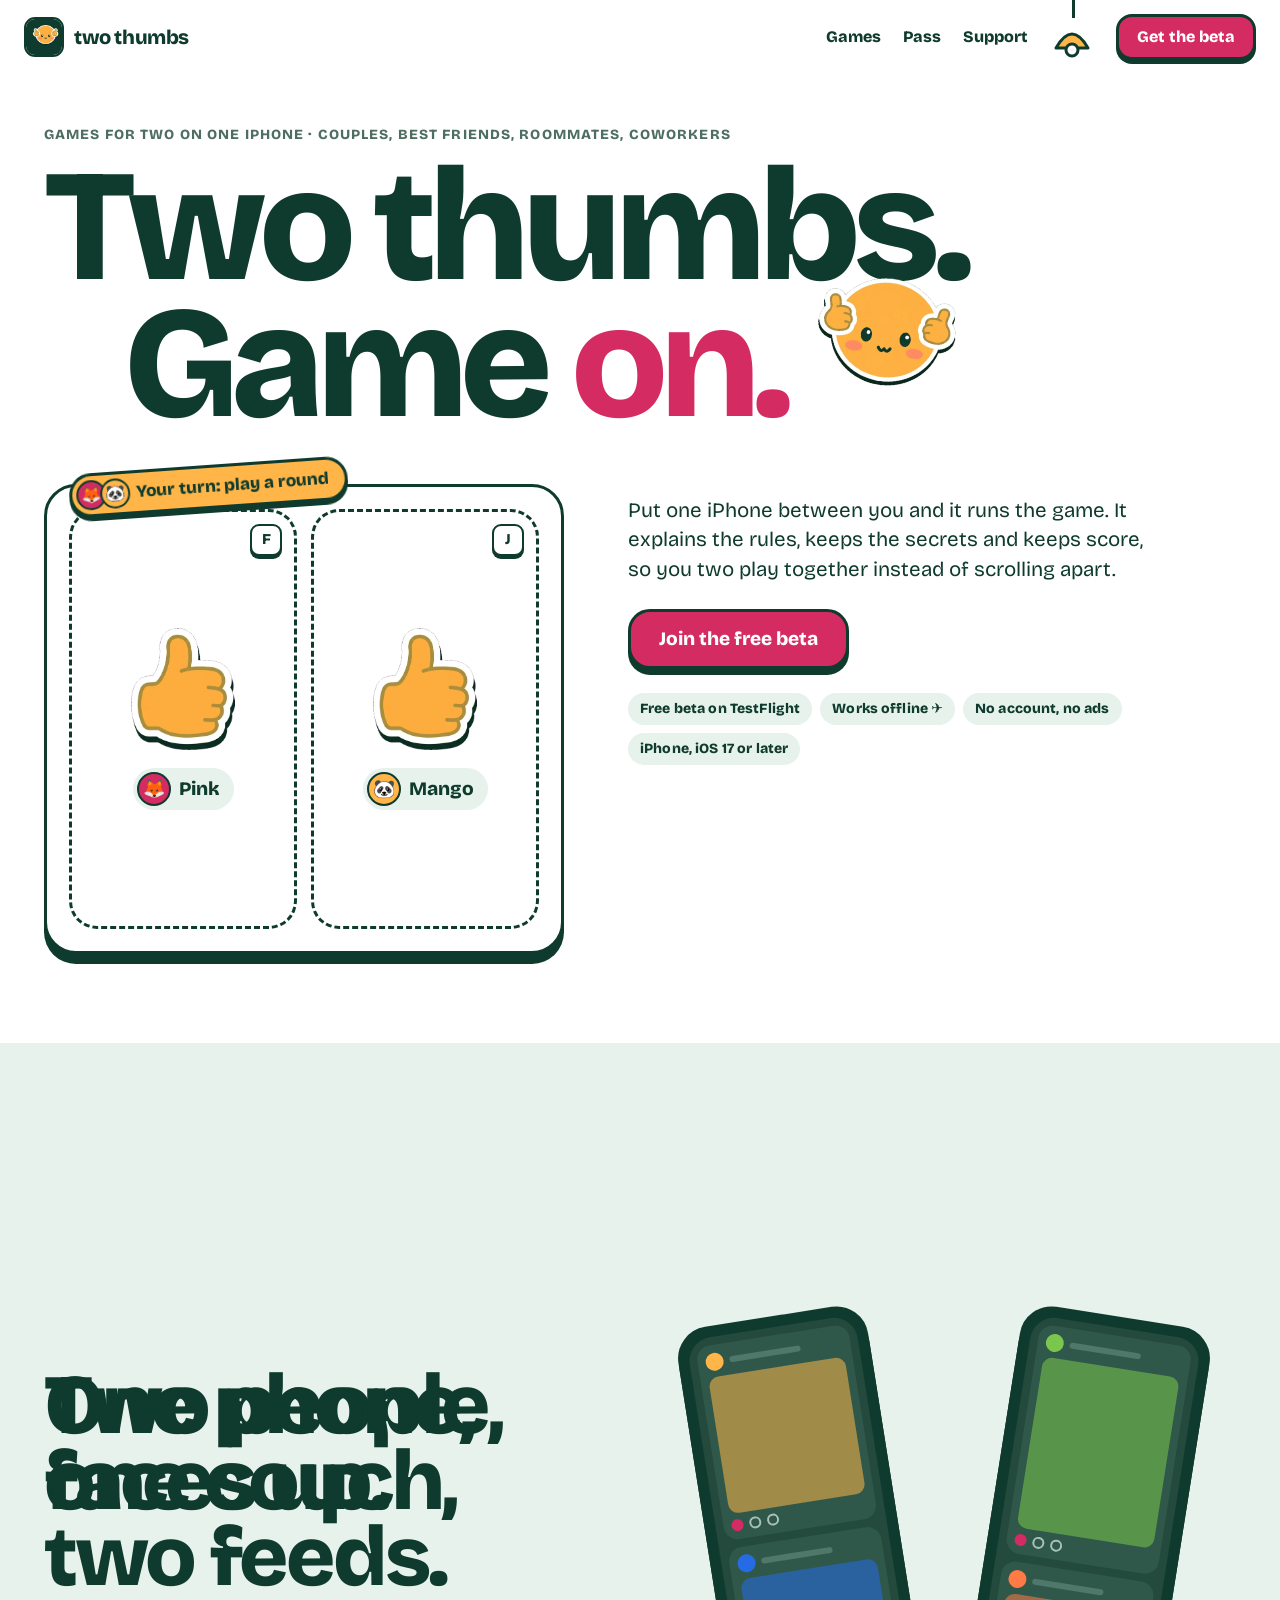
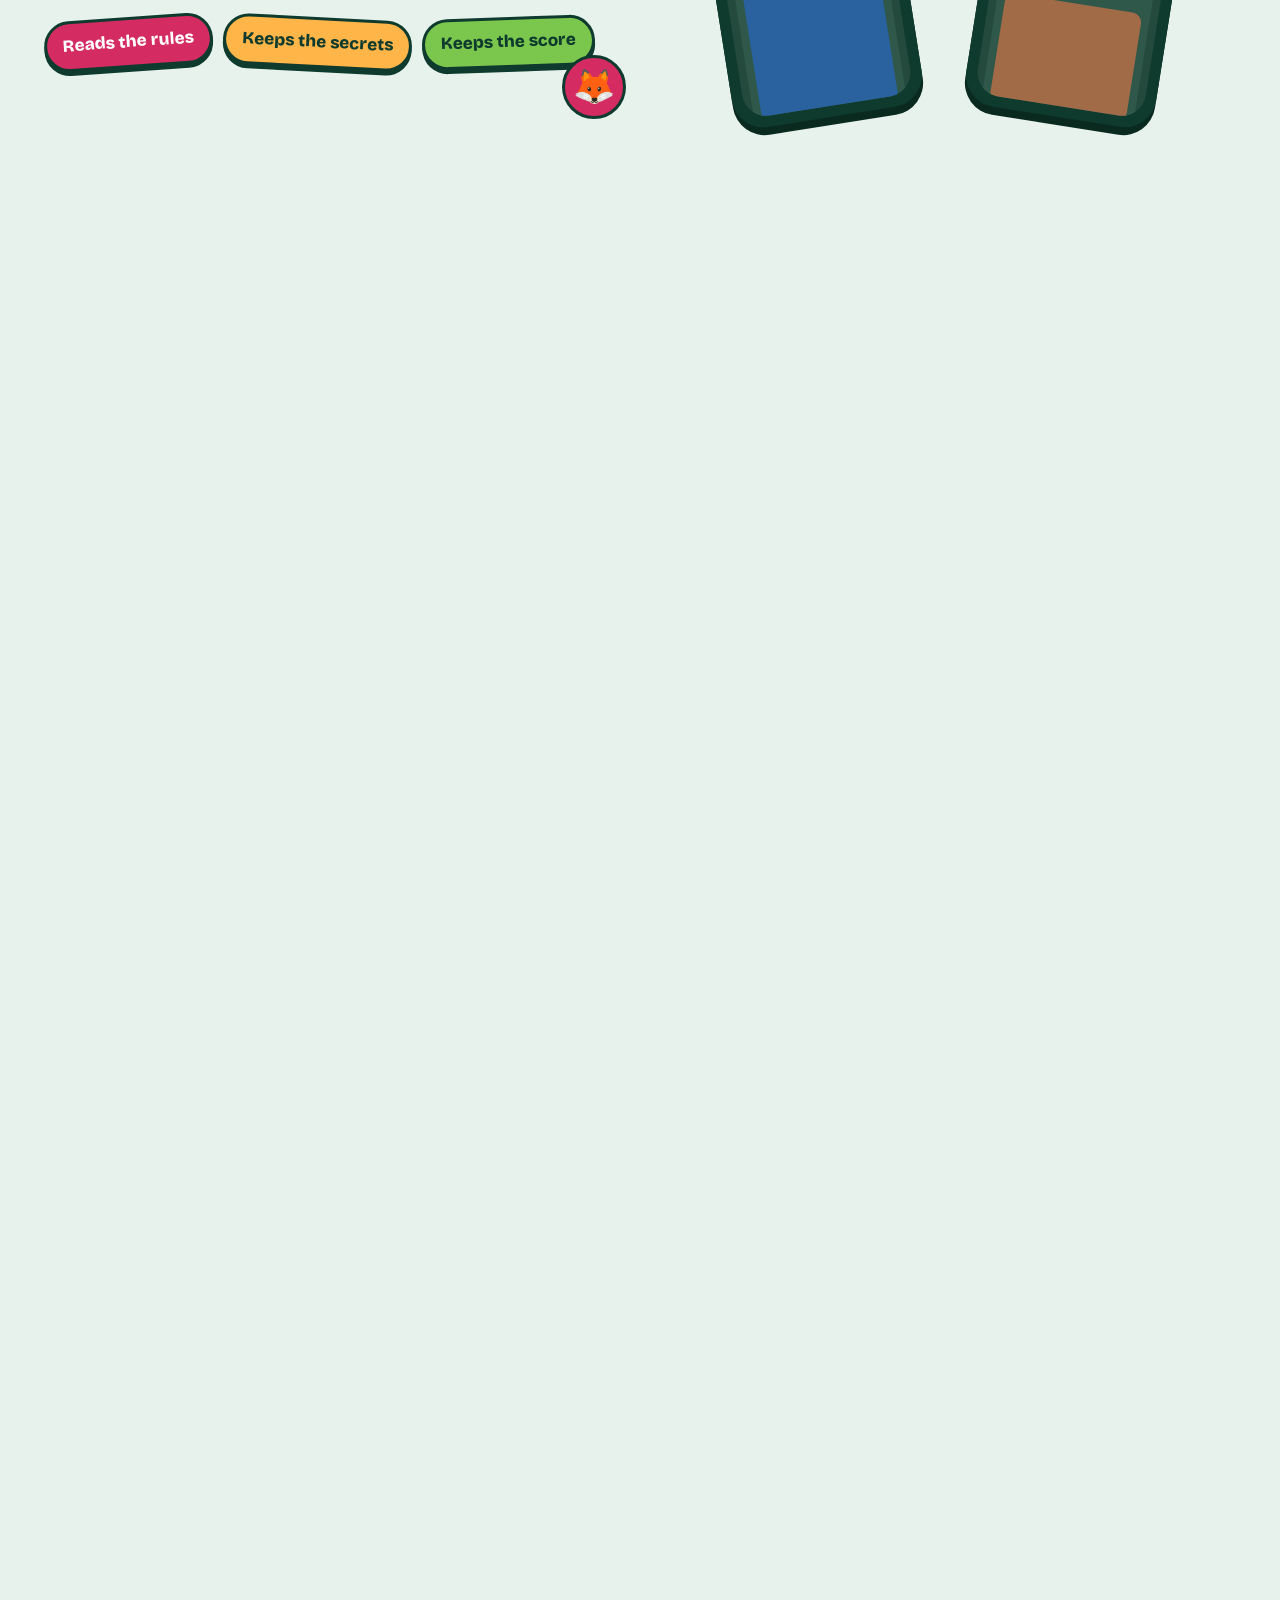
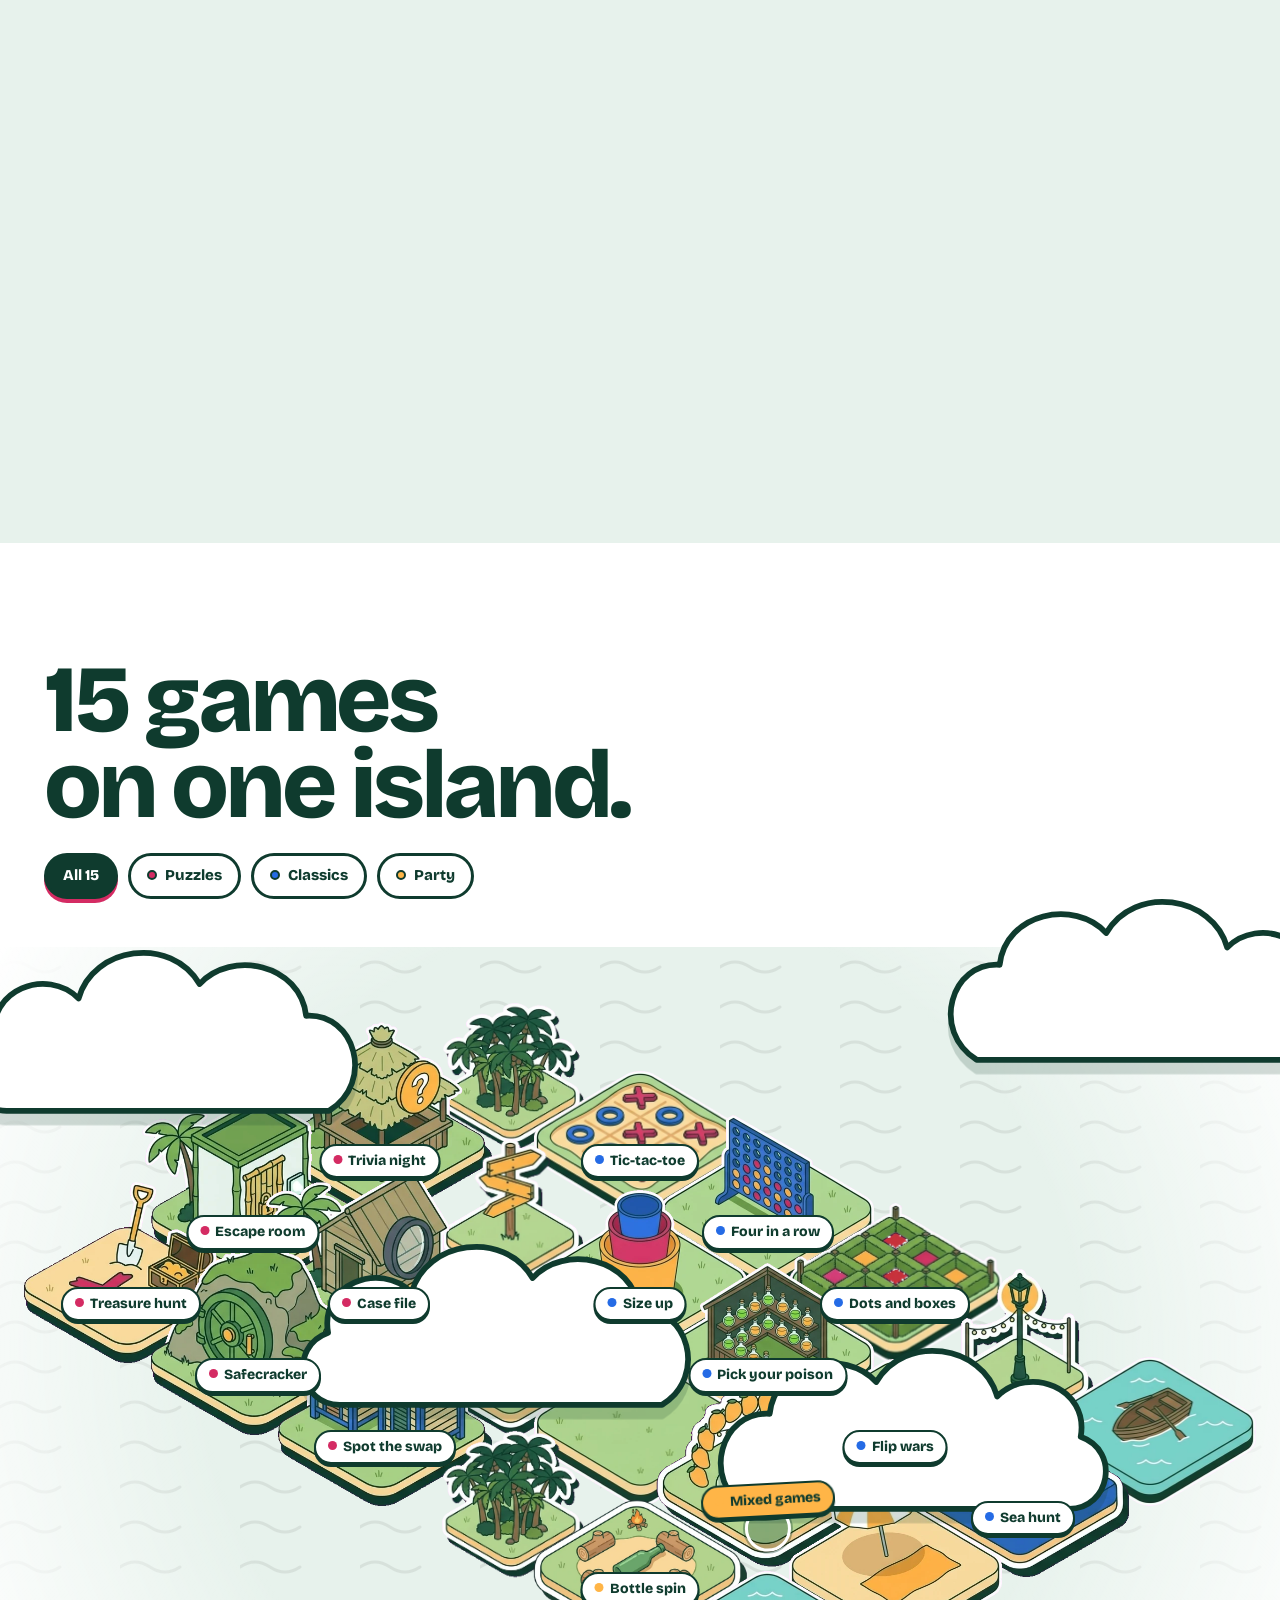
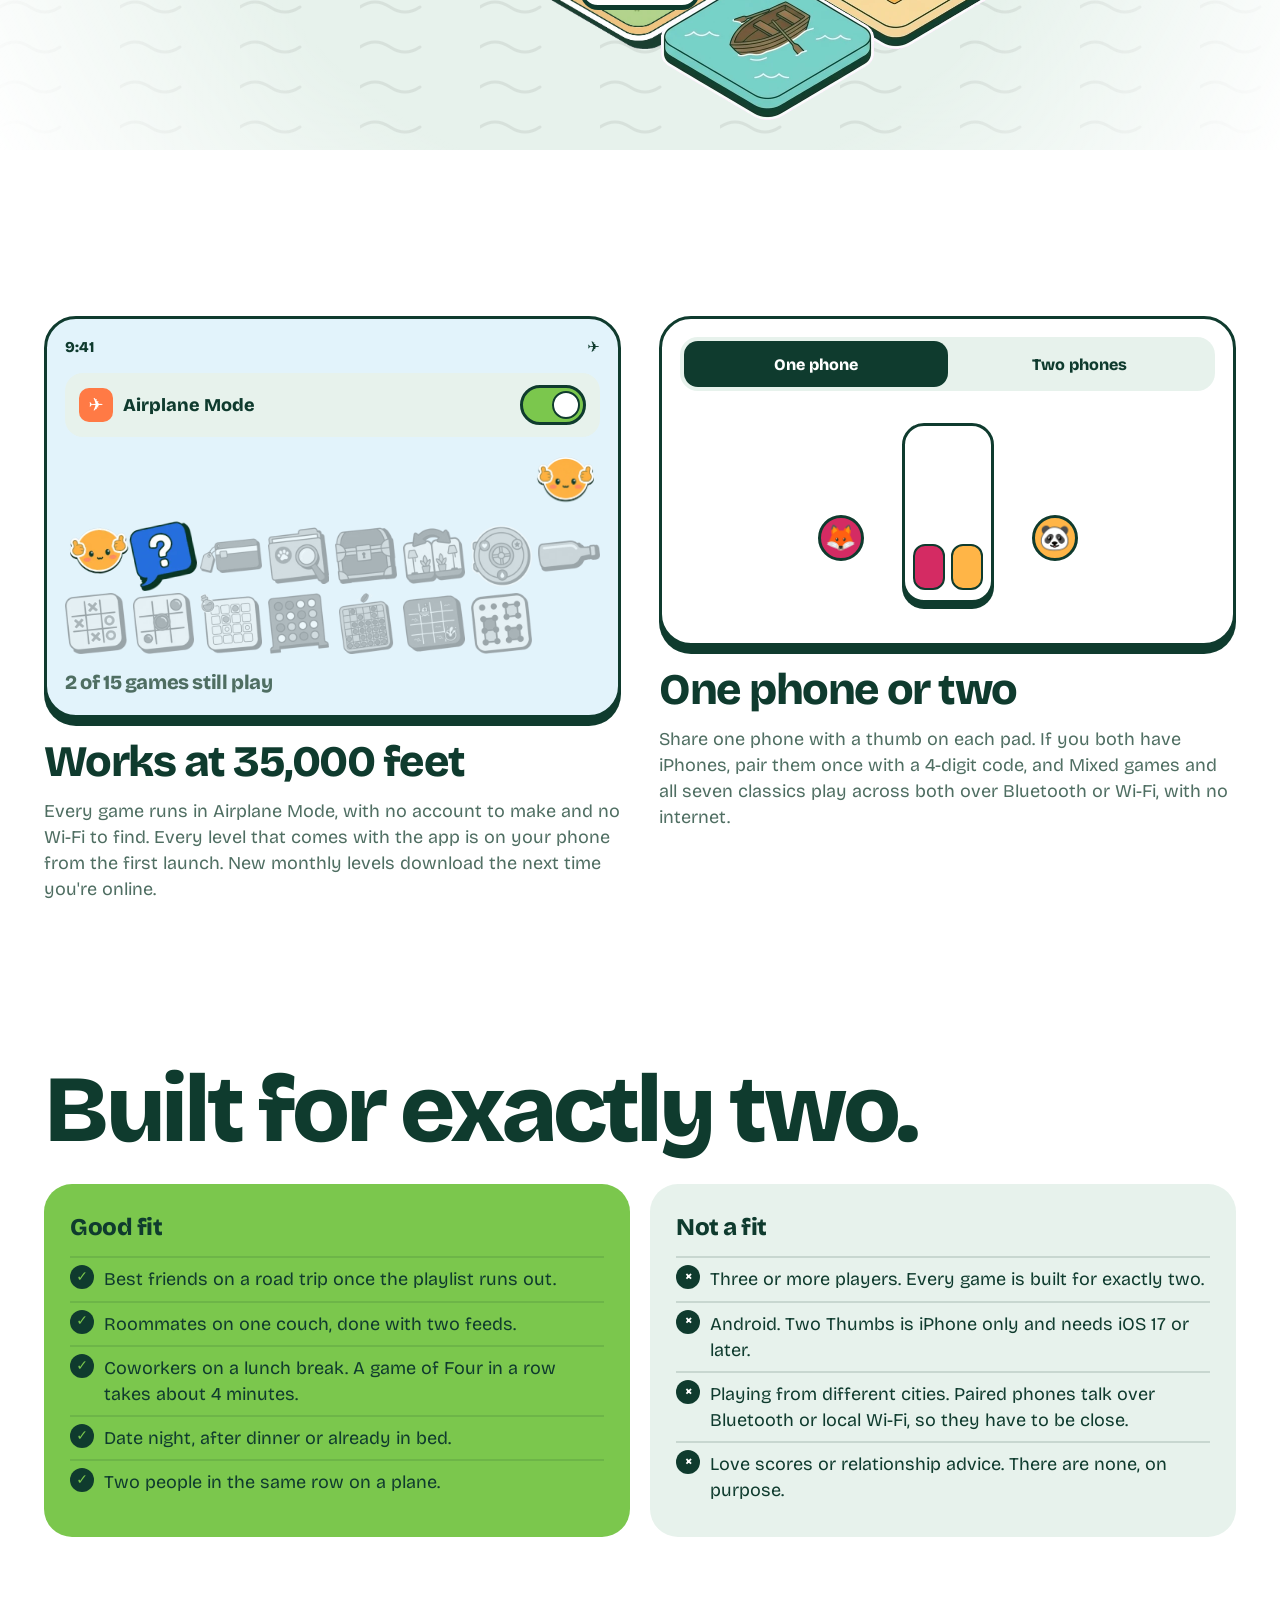
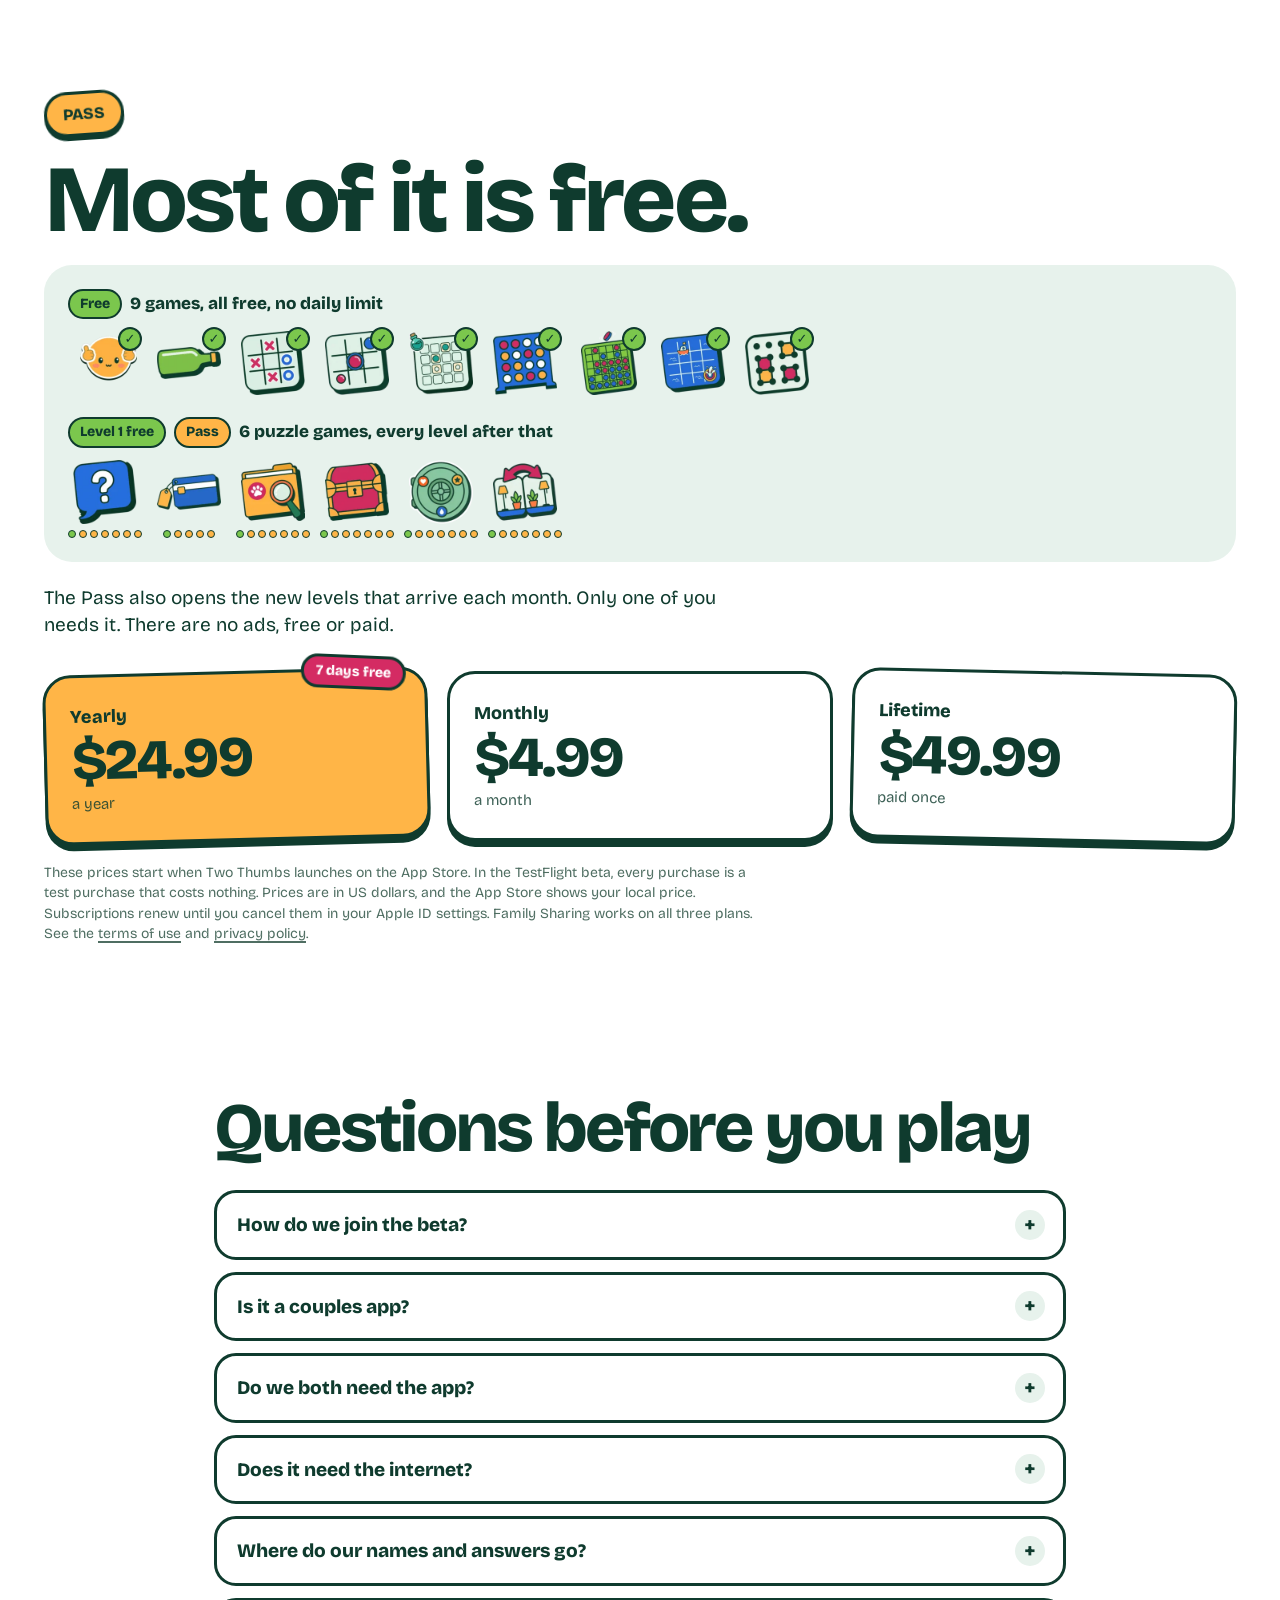
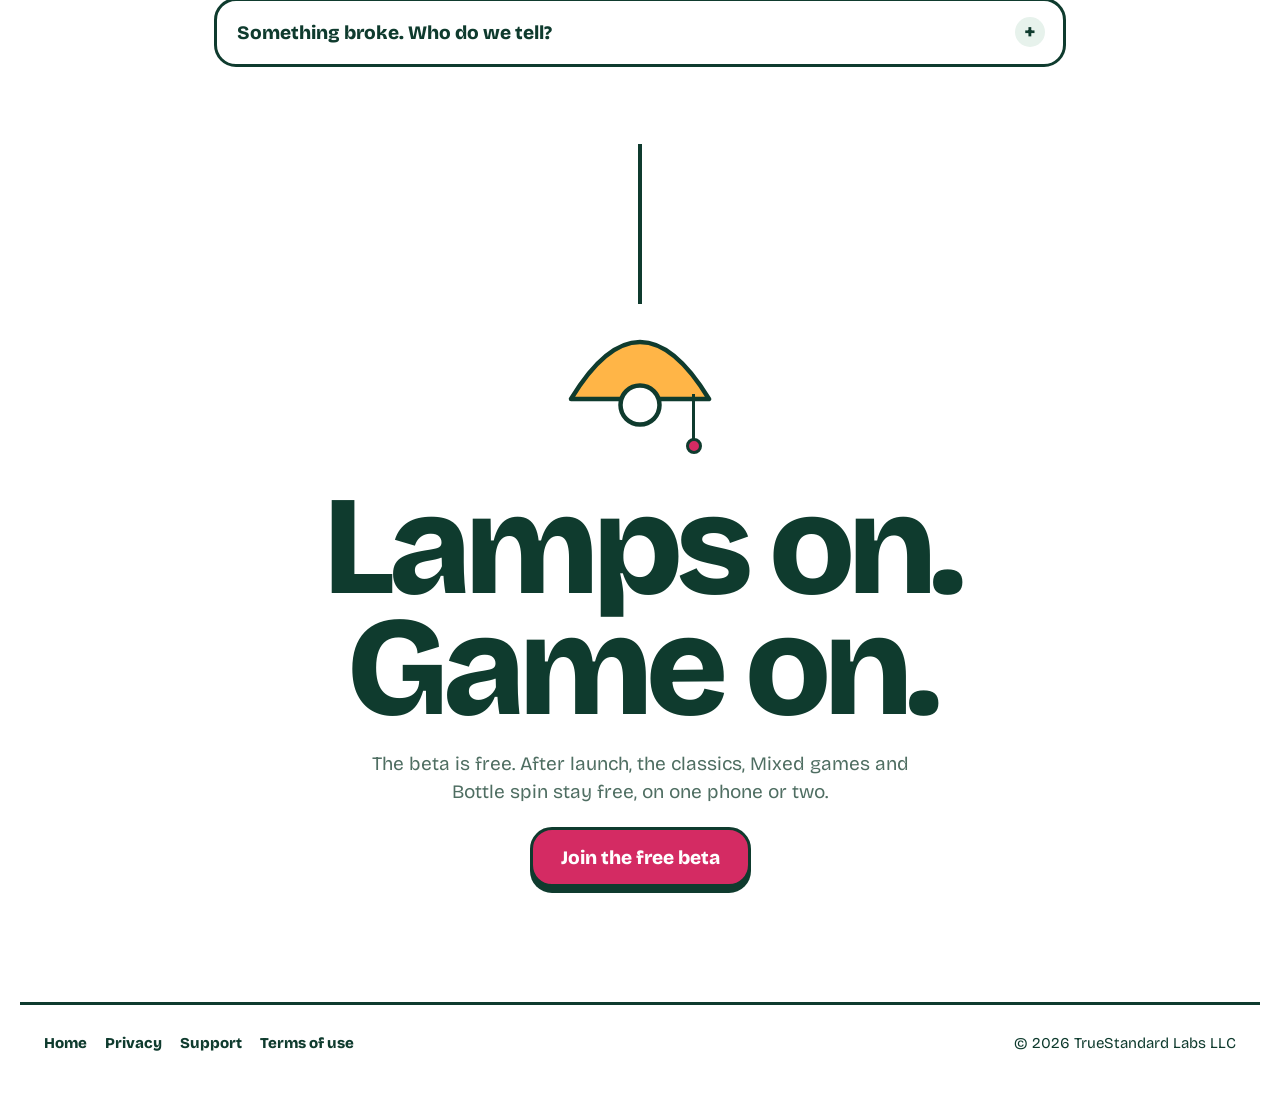
==== commit e41b33d4: "Name all four crowds up top (couples, best friends, roommates, coworkers), lead Good fit with friend" ====
--- a/index.html
+++ b/index.html
@@ -47,7 +47,7 @@
 <main id="main">
 
 <section class="hero" aria-labelledby="hero-title">
-  <p class="eyebrow">Game night for two on iPhone</p>
+  <p class="eyebrow">Games for two on one iPhone · couples, best friends, roommates, coworkers</p>
   <h1 id="hero-title" class="hero-title">
     <span class="hero-line"><span class="w" style="--i:0">Two</span> <span class="w" style="--i:1">thumbs.</span></span>
     <span class="hero-line"><span class="w" style="--i:2">Game</span> <span class="w hero-on" style="--i:3">on.</span><img class="hero-mascot" src="assets/mascot.webp" width="260" height="218" alt="Thumbs, the Two Thumbs mascot, giving two thumbs up"></span>
@@ -55,6 +55,7 @@
 
   <div class="hero-grid">
     <div class="stage" id="stage" aria-live="polite">
+      <span class="stage-turn" aria-hidden="true"><span class="avatar avatar-pink">🦊</span><span class="avatar avatar-mango">🐼</span>Your turn: play a round</span>
       <div class="stage-pads" data-scene="pads">
         <p class="sr-only">Press both pads to start a round of Closest guess.</p>
         <div class="pads">
@@ -201,10 +202,11 @@
     <div class="fit-col fit-yes">
       <h3>Good fit</h3>
       <ul>
+        <li>Best friends on a road trip once the playlist runs out.</li>
+        <li>Roommates on one couch, done with two feeds.</li>
+        <li>Coworkers on a lunch break. A game of Four in a row takes about 4 minutes.</li>
         <li>Date night, after dinner or already in bed.</li>
-        <li>Best friends on a road trip once the playlist runs out.</li>
         <li>Two people in the same row on a plane.</li>
-        <li>Ten minutes before bed, or a whole evening.</li>
       </ul>
     </div>
     <div class="fit-col fit-no">
@@ -249,7 +251,7 @@
   </details>
   <details>
     <summary>Is it a couples app?</summary>
-    <p>It's for any two people who are close: couples, best friends, roommates. The questions are things like "Pick a superpower," and nothing scores your relationship.</p>
+    <p>It's for any two people who get along: couples, best friends, roommates, coworkers. The questions are things like "Pick a superpower," and nothing scores your relationship.</p>
   </details>
   <details>
     <summary>Do we both need the app?</summary>
--- a/assets/home.css
+++ b/assets/home.css
@@ -192,6 +192,17 @@
   transition: background-color .4s var(--ease-out);
 }
 .stage > * { grid-area: 1 / 1; }
+.stage { overflow: visible; }
+.stage > .stage-turn {
+  grid-area: auto; position: absolute; z-index: 5; top: -22px; left: 22px;
+  display: inline-flex; align-items: center; gap: 6px; padding: 4px 16px 4px 4px; border-radius: 999px;
+  background: var(--mango); color: var(--palm); border: 3px solid var(--line); box-shadow: 0 4px 0 var(--shadow);
+  font-weight: 800; font-size: 17px; transform: rotate(-4deg); white-space: nowrap;
+  animation: sticker-in .45s var(--ease-pop) .9s both;
+}
+.stage-turn .avatar { width: 30px; height: 30px; font-size: 16px; border-width: 2px; }
+.stage-turn .avatar + .avatar { margin-left: -12px; }
+.stage.is-playing > .stage-turn { display: none; }
 .stage.is-night { --surface: var(--palm); background: var(--palm); color: #fff; border-color: #fff; box-shadow: 0 10px 0 var(--night-shadow); }
 .scene-in { animation: scene-in .45s var(--ease-out) both; }
 @keyframes scene-in { from { opacity: 0; transform: translateY(14px) scale(.98); } }
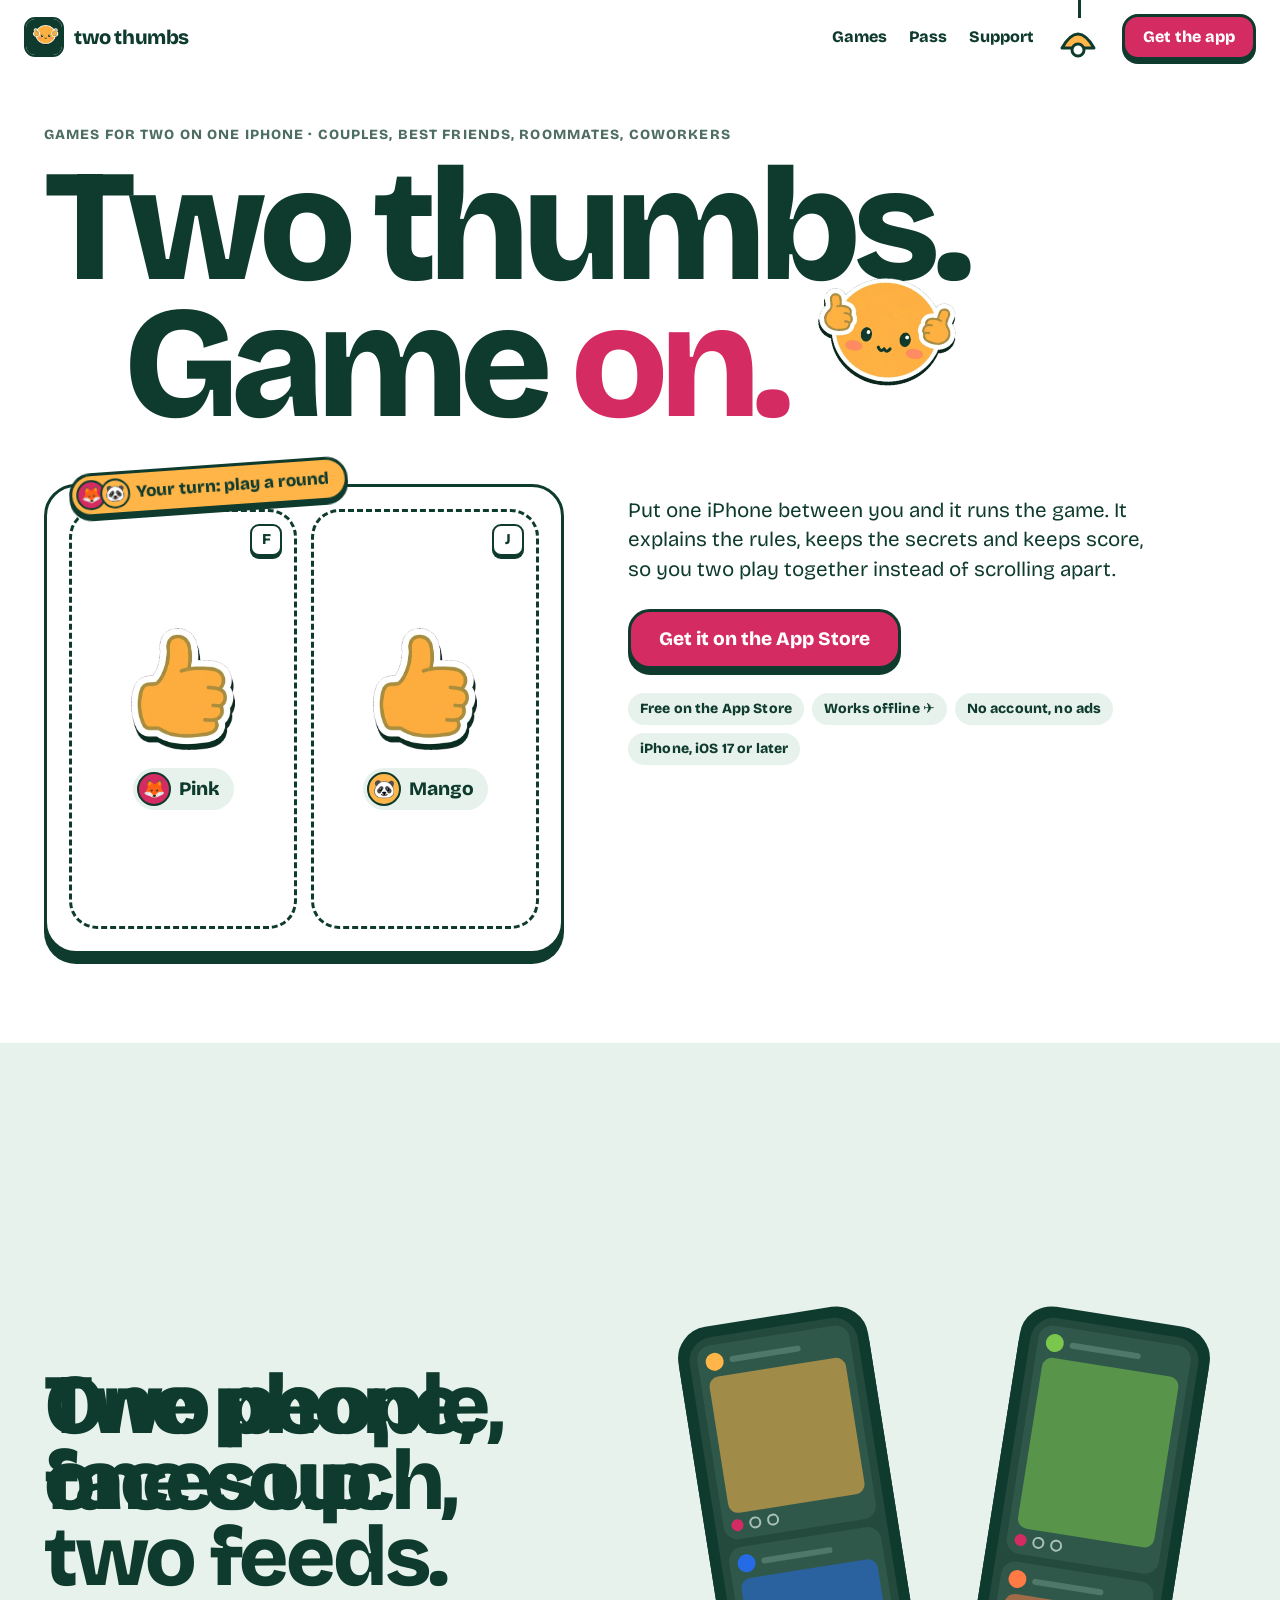
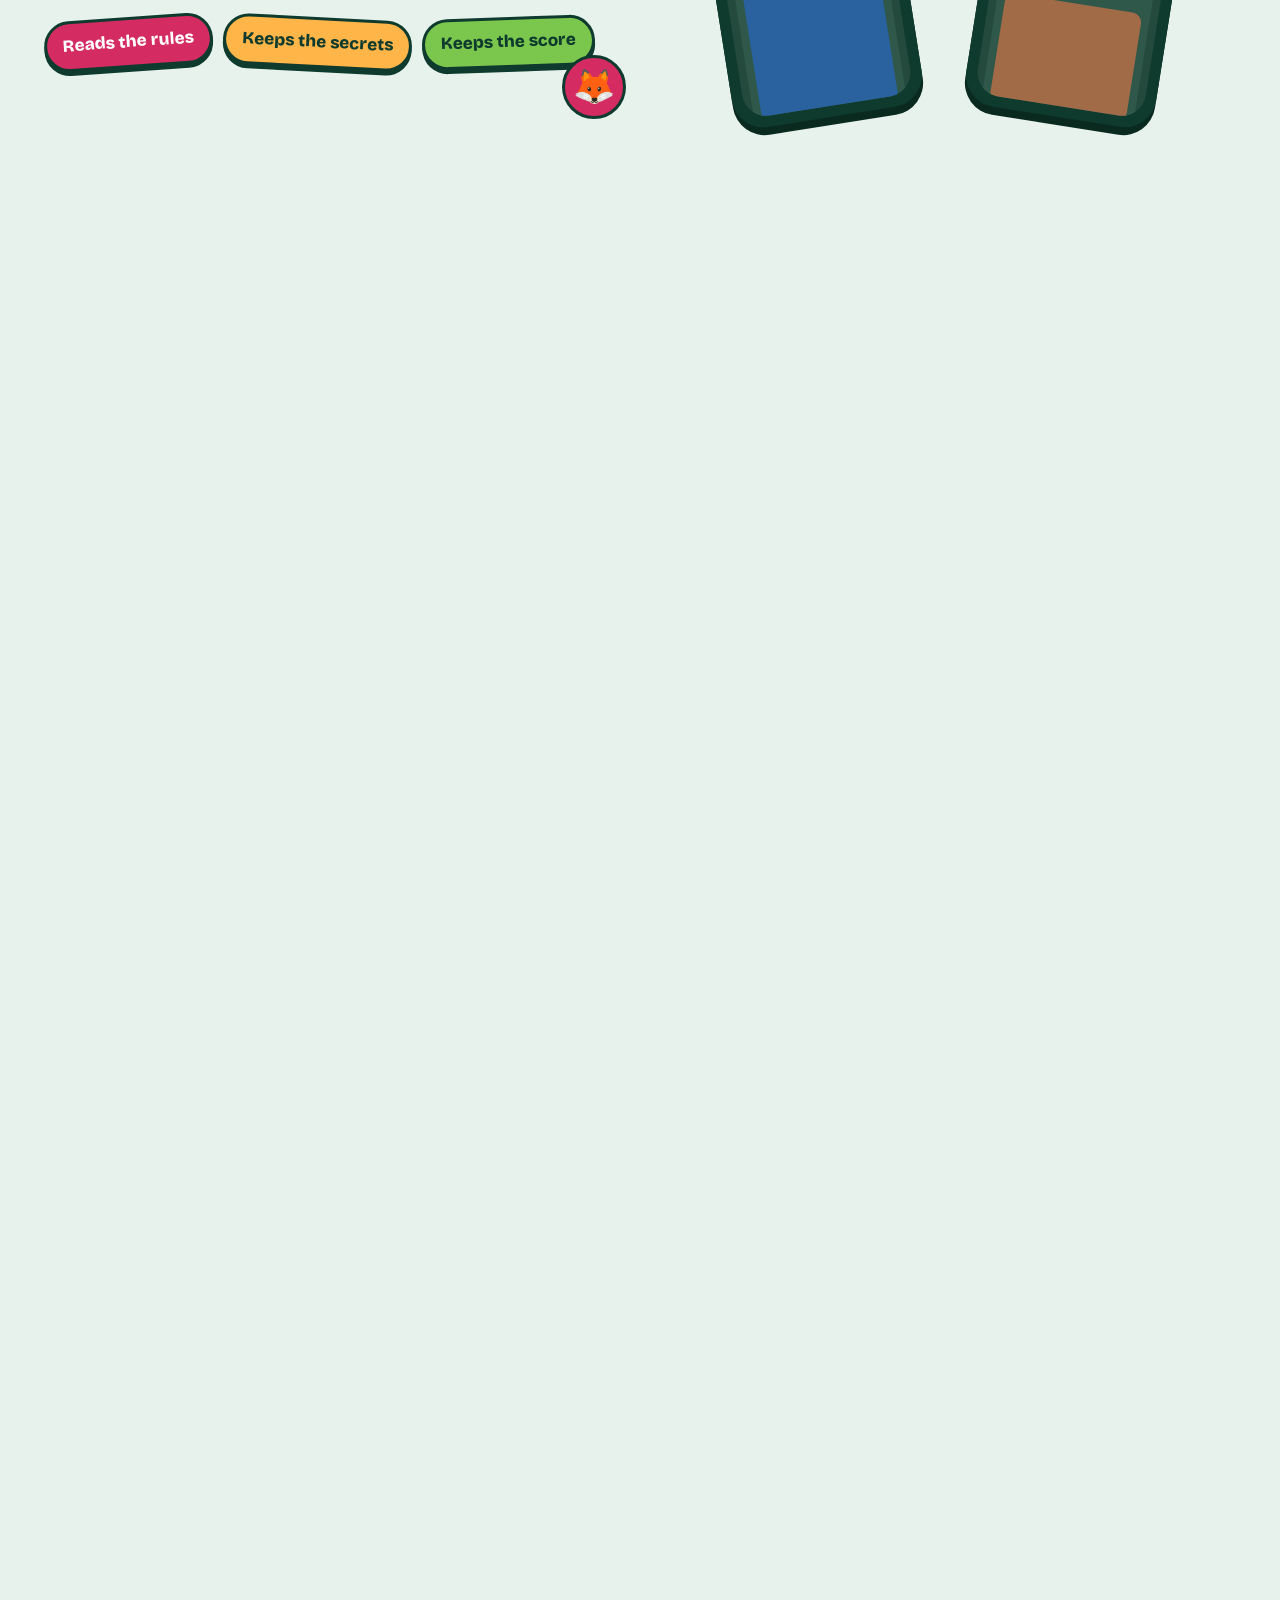
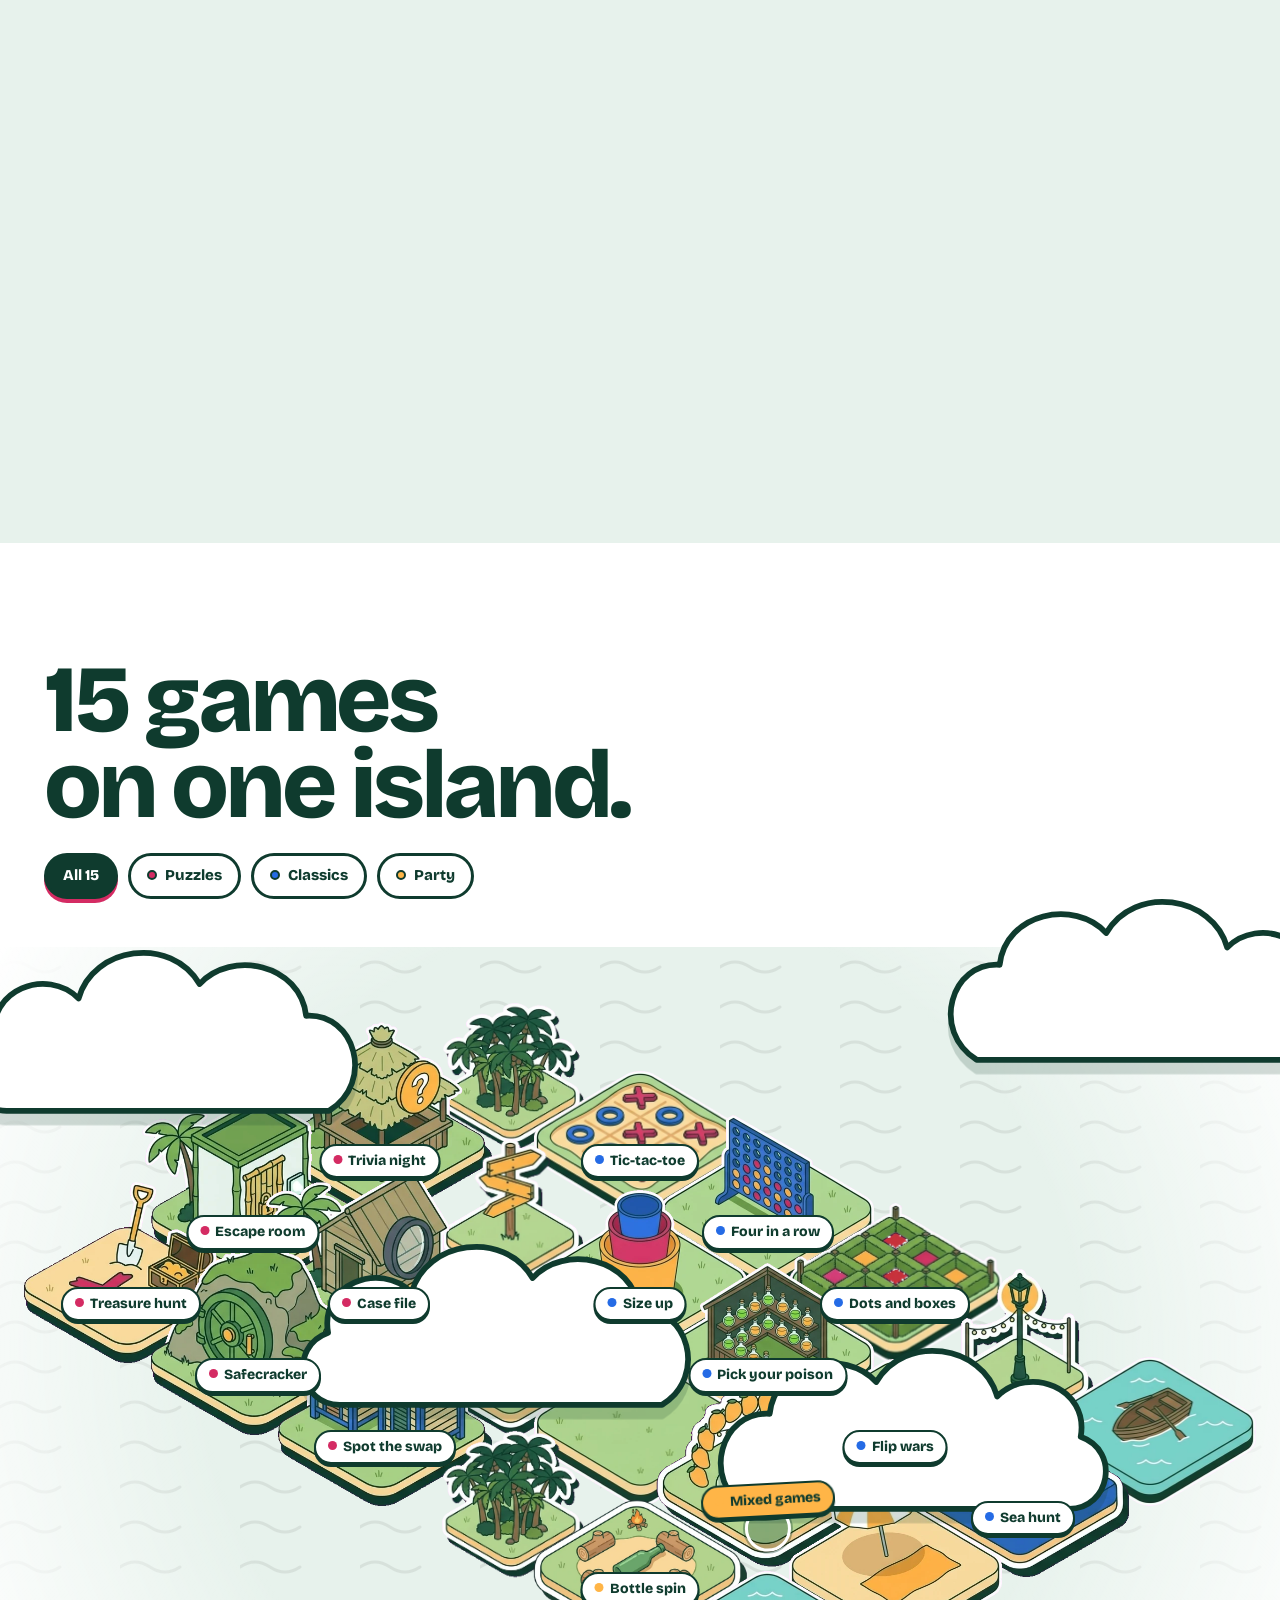
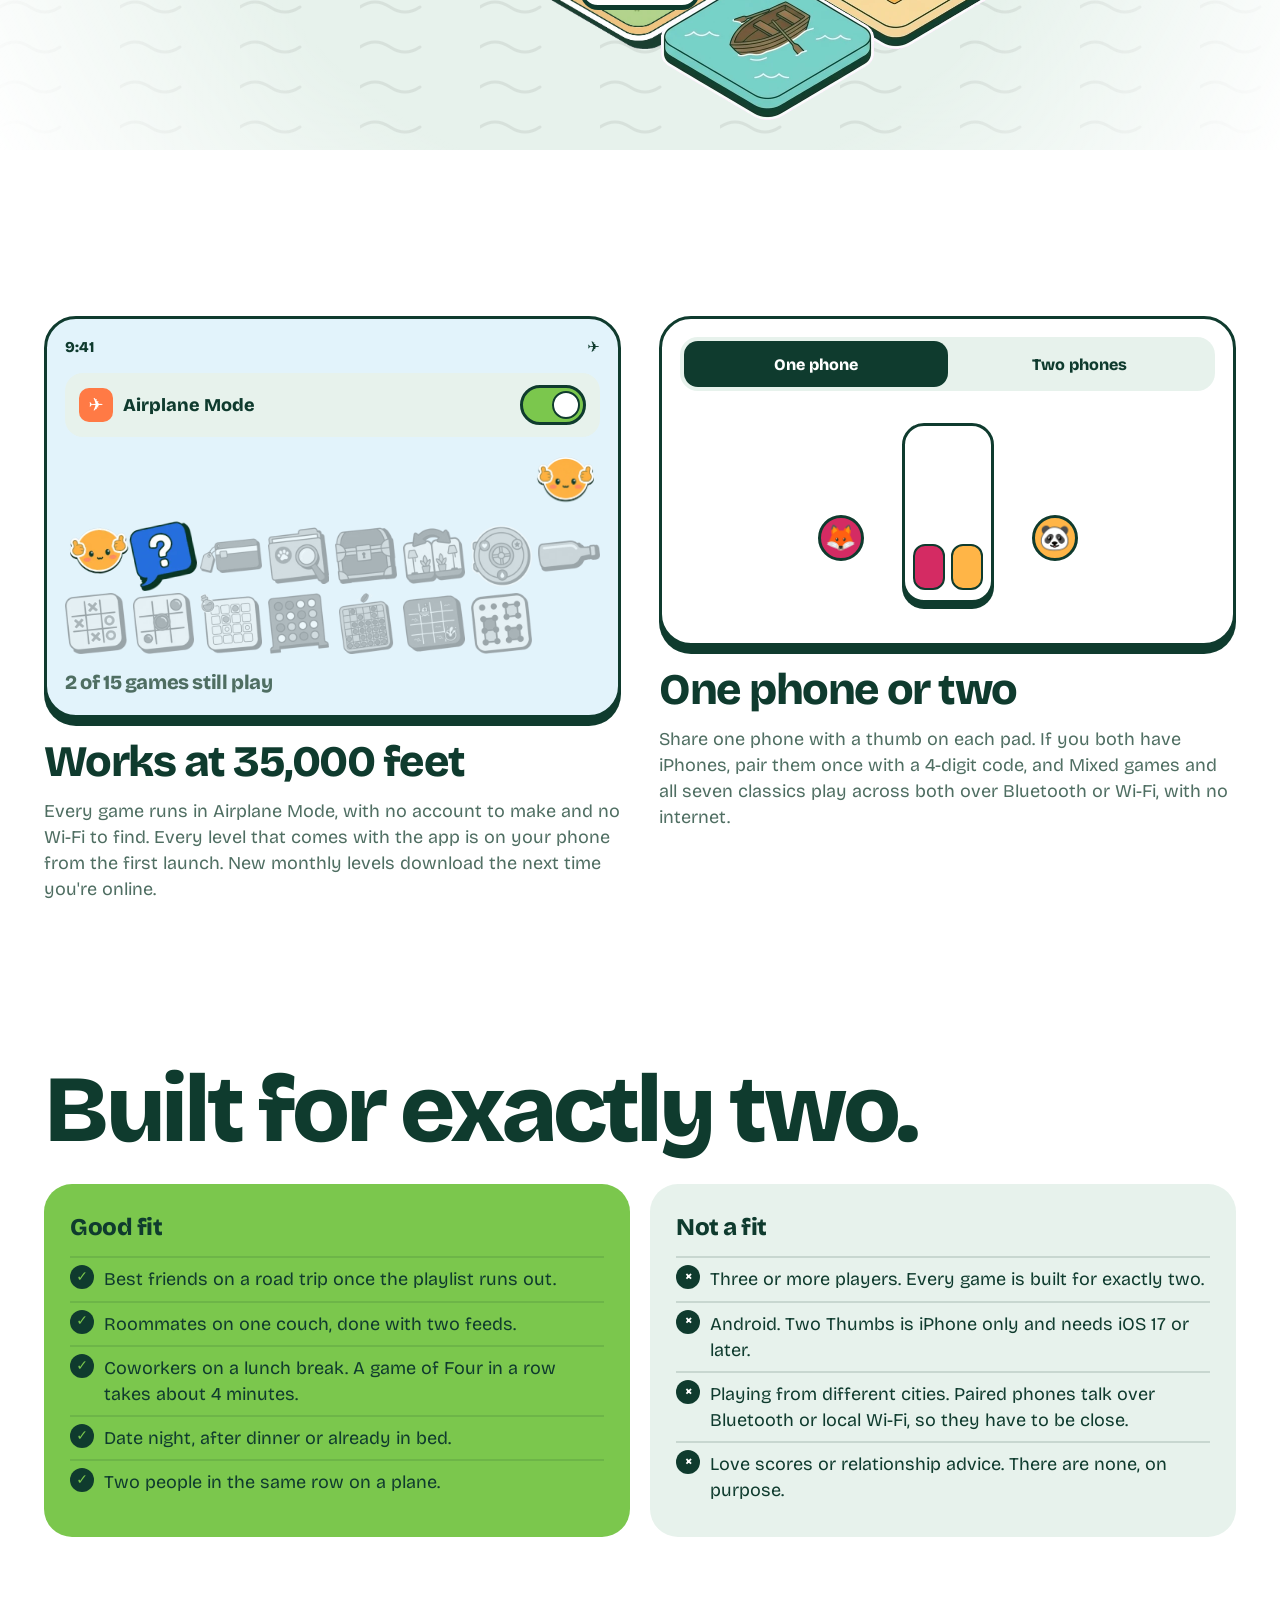
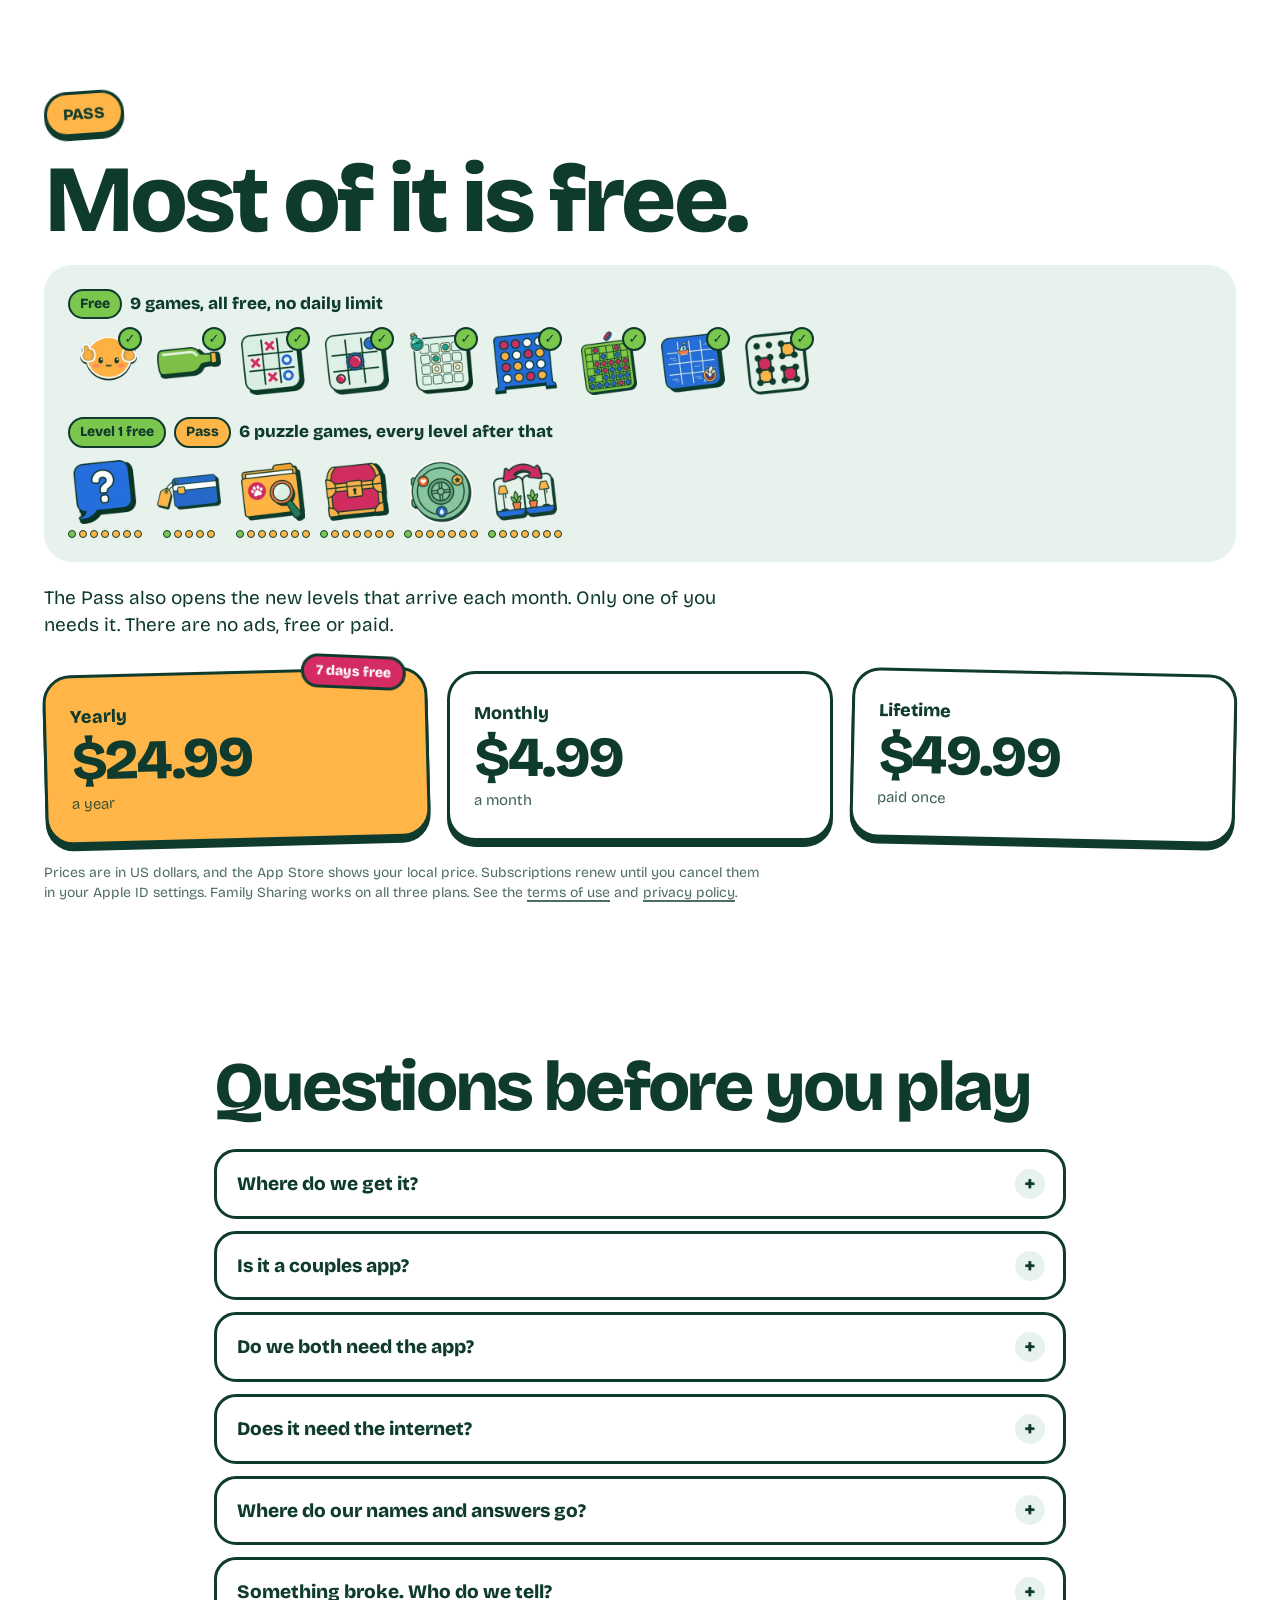
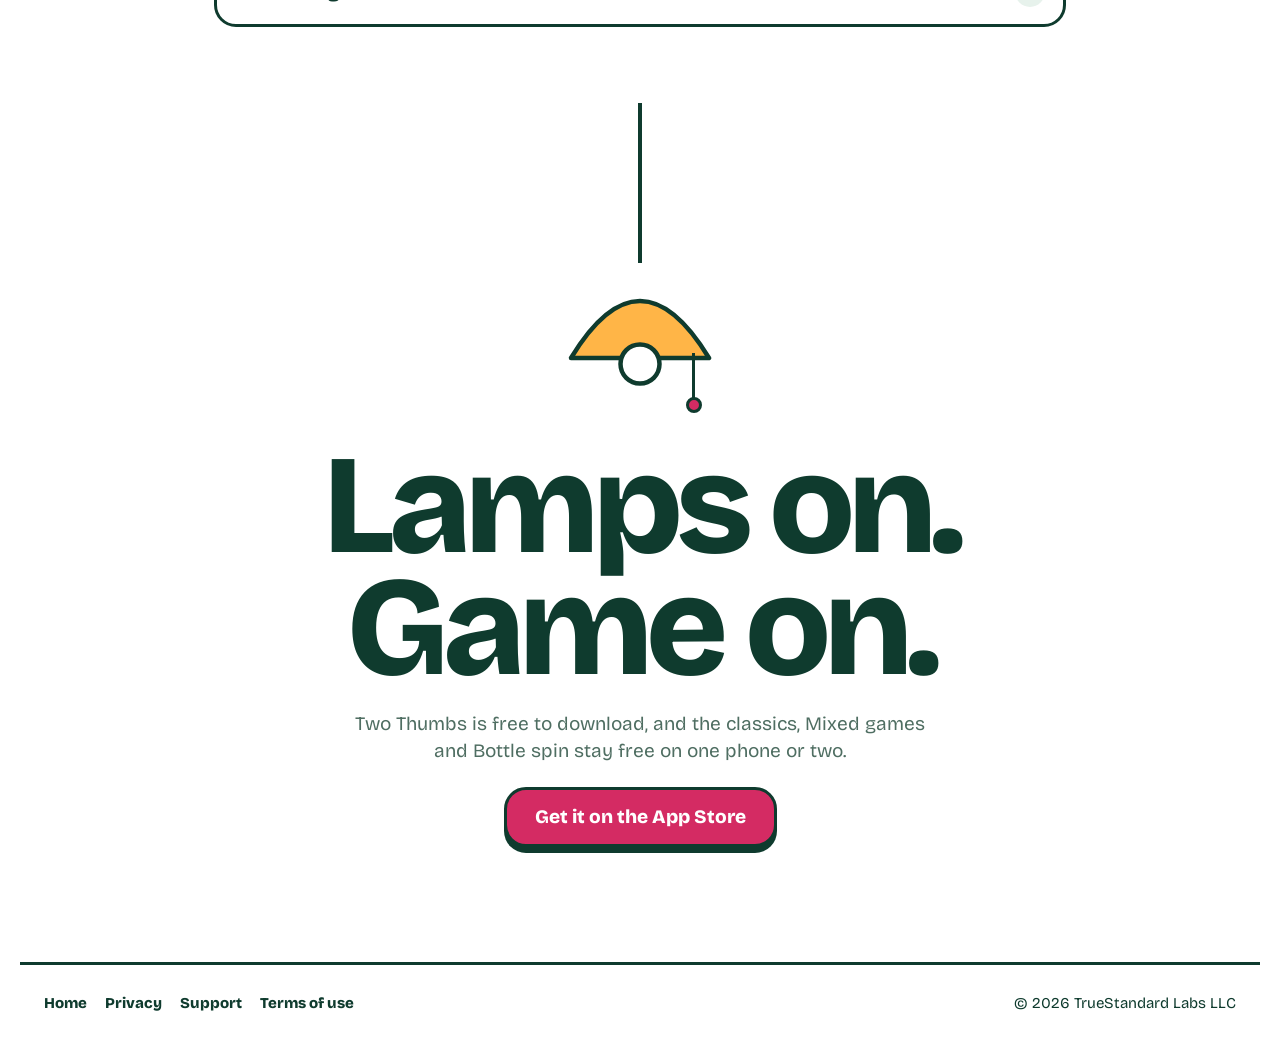
==== commit c7e8ffb5: "Two Thumbs is live: every call to action goes to the App Store; beta and TestFlight copy is gone" ====
--- a/index.html
+++ b/index.html
@@ -41,7 +41,7 @@
     <span class="sr-only" data-lamp-label>Switch to night</span>
     <span class="lamp-tip" aria-hidden="true">Lights</span>
   </button>
-  <a class="btn btn-small btn-pink bar-cta" href="https://testflight.apple.com/join/aw4fVYgR">Get the beta</a>
+  <a class="btn btn-small btn-pink bar-cta" href="https://apps.apple.com/app/two-thumbs-game-night/id6819222519">Get the app</a>
 </header>
 
 <main id="main">
@@ -79,9 +79,9 @@
 
     <div class="hero-copy">
       <p class="lead">Put one iPhone between you and it runs the game. It explains the rules, keeps the secrets and keeps score, so you two play together instead of scrolling apart.</p>
-      <a class="btn btn-pink" href="https://testflight.apple.com/join/aw4fVYgR">Join the free beta</a>
+      <a class="btn btn-pink" href="https://apps.apple.com/app/two-thumbs-game-night/id6819222519">Get it on the App Store</a>
       <ul class="facts">
-        <li>Free beta on TestFlight</li>
+        <li>Free on the App Store</li>
         <li>Works offline ✈︎</li>
         <li>No account, no ads</li>
         <li>iPhone, iOS 17 or later</li>
@@ -240,14 +240,14 @@
     <li class="plan"><span class="plan-name">Monthly</span><span class="plan-price">$4.99</span><span class="plan-note">a month</span></li>
     <li class="plan"><span class="plan-name">Lifetime</span><span class="plan-price">$49.99</span><span class="plan-note">paid once</span></li>
   </ul>
-  <p class="fine">These prices start when Two Thumbs launches on the App Store. In the TestFlight beta, every purchase is a test purchase that costs nothing. Prices are in US dollars, and the App Store shows your local price. Subscriptions renew until you cancel them in your Apple ID settings. Family Sharing works on all three plans. See the <a href="terms.html">terms of use</a> and <a href="privacy.html">privacy policy</a>.</p>
+  <p class="fine">Prices are in US dollars, and the App Store shows your local price. Subscriptions renew until you cancel them in your Apple ID settings. Family Sharing works on all three plans. See the <a href="terms.html">terms of use</a> and <a href="privacy.html">privacy policy</a>.</p>
 </section>
 
 <section class="faq" aria-labelledby="faq-title">
   <h2 id="faq-title" class="display">Questions before you play</h2>
   <details>
-    <summary>How do we join the beta?</summary>
-    <p>Open the <a href="https://testflight.apple.com/join/aw4fVYgR">beta link</a> on your iPhone. It takes you to TestFlight, Apple's app for testing new apps, where you install TestFlight and then tap Install on Two Thumbs.</p>
+    <summary>Where do we get it?</summary>
+    <p>On an iPhone with iOS 17 or later, open the <a href="https://apps.apple.com/app/two-thumbs-game-night/id6819222519">App Store page</a> and tap Get.</p>
   </details>
   <details>
     <summary>Is it a couples app?</summary>
@@ -279,8 +279,8 @@
     <span class="sr-only" data-lamp-label>Switch to night</span>
   </button>
   <h2 id="close-title" class="close-title">Lamps on.<br>Game on.</h2>
-  <p class="close-note">The beta is free. After launch, the classics, Mixed games and Bottle spin stay free, on one phone or two.</p>
-  <a class="btn btn-pink" href="https://testflight.apple.com/join/aw4fVYgR">Join the free beta</a>
+  <p class="close-note">Two Thumbs is free to download, and the classics, Mixed games and Bottle spin stay free on one phone or two.</p>
+  <a class="btn btn-pink" href="https://apps.apple.com/app/two-thumbs-game-night/id6819222519">Get it on the App Store</a>
 </section>
 </main>
 
